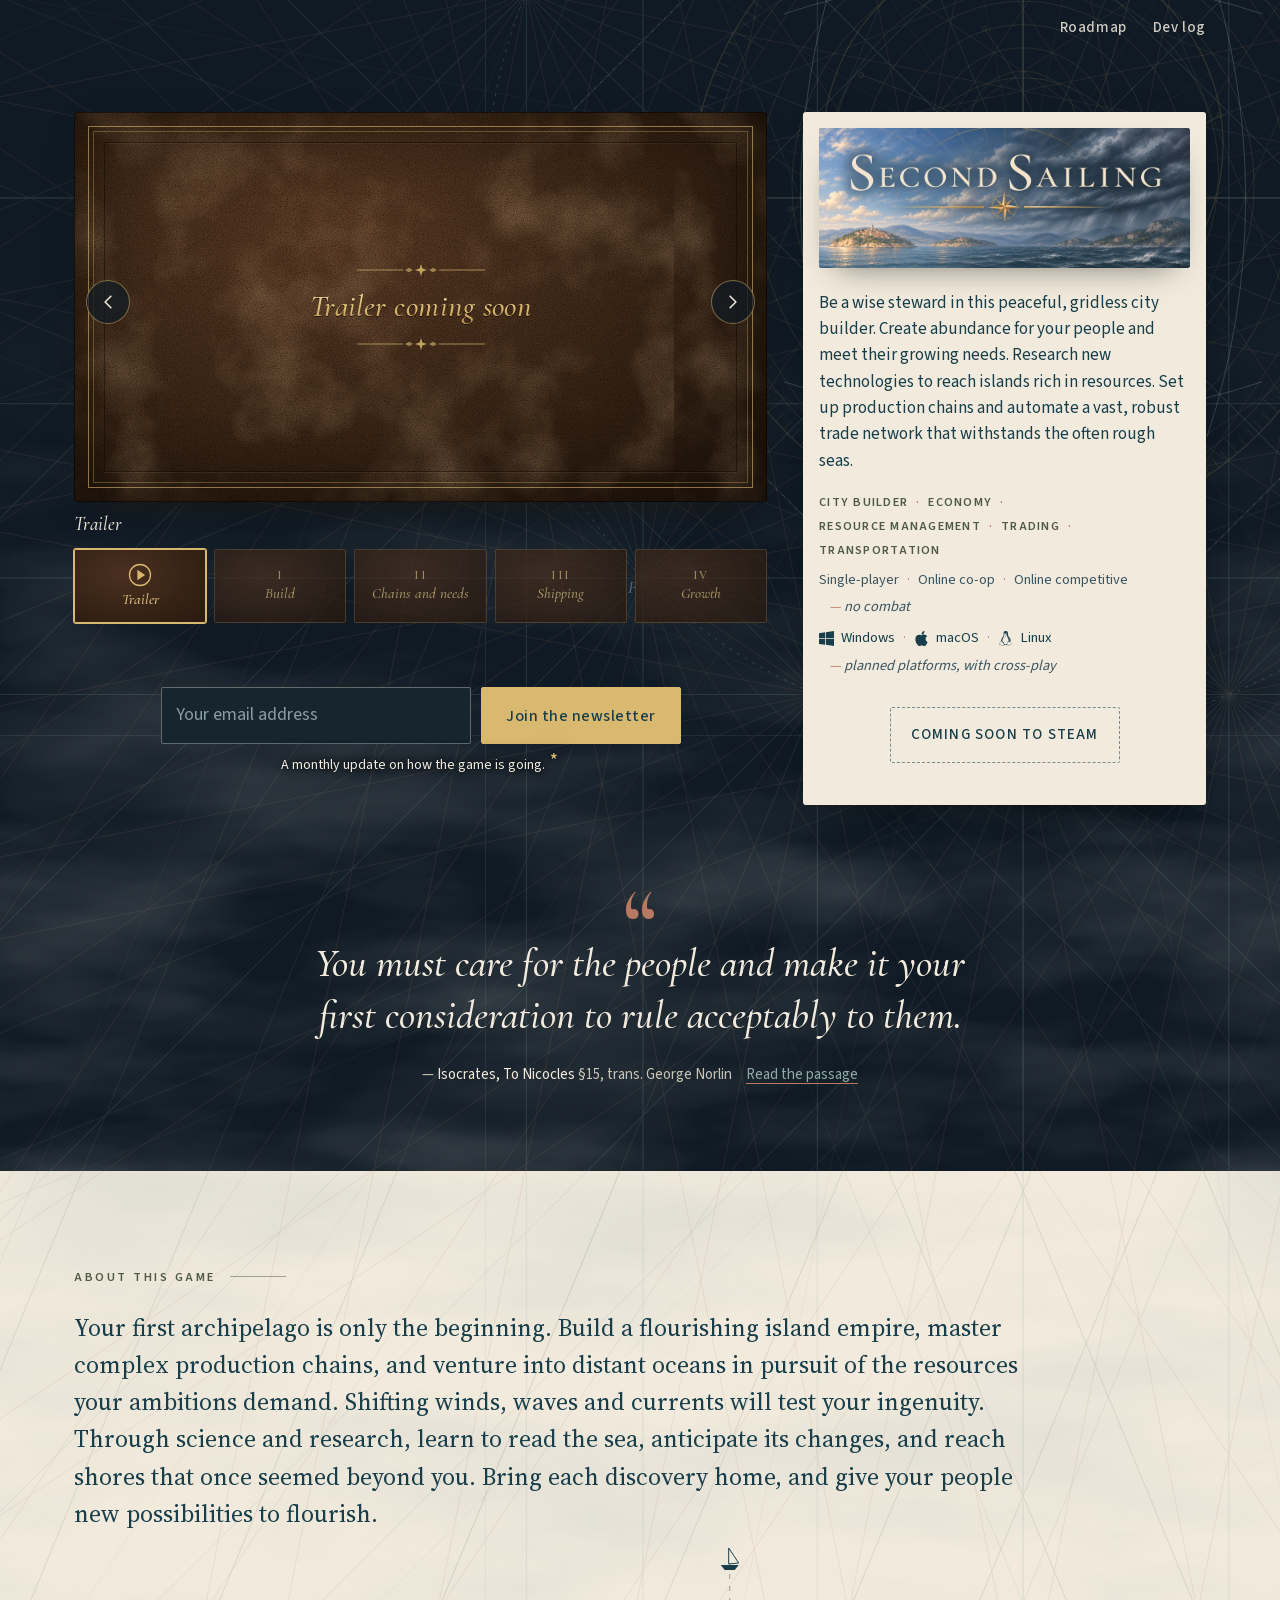
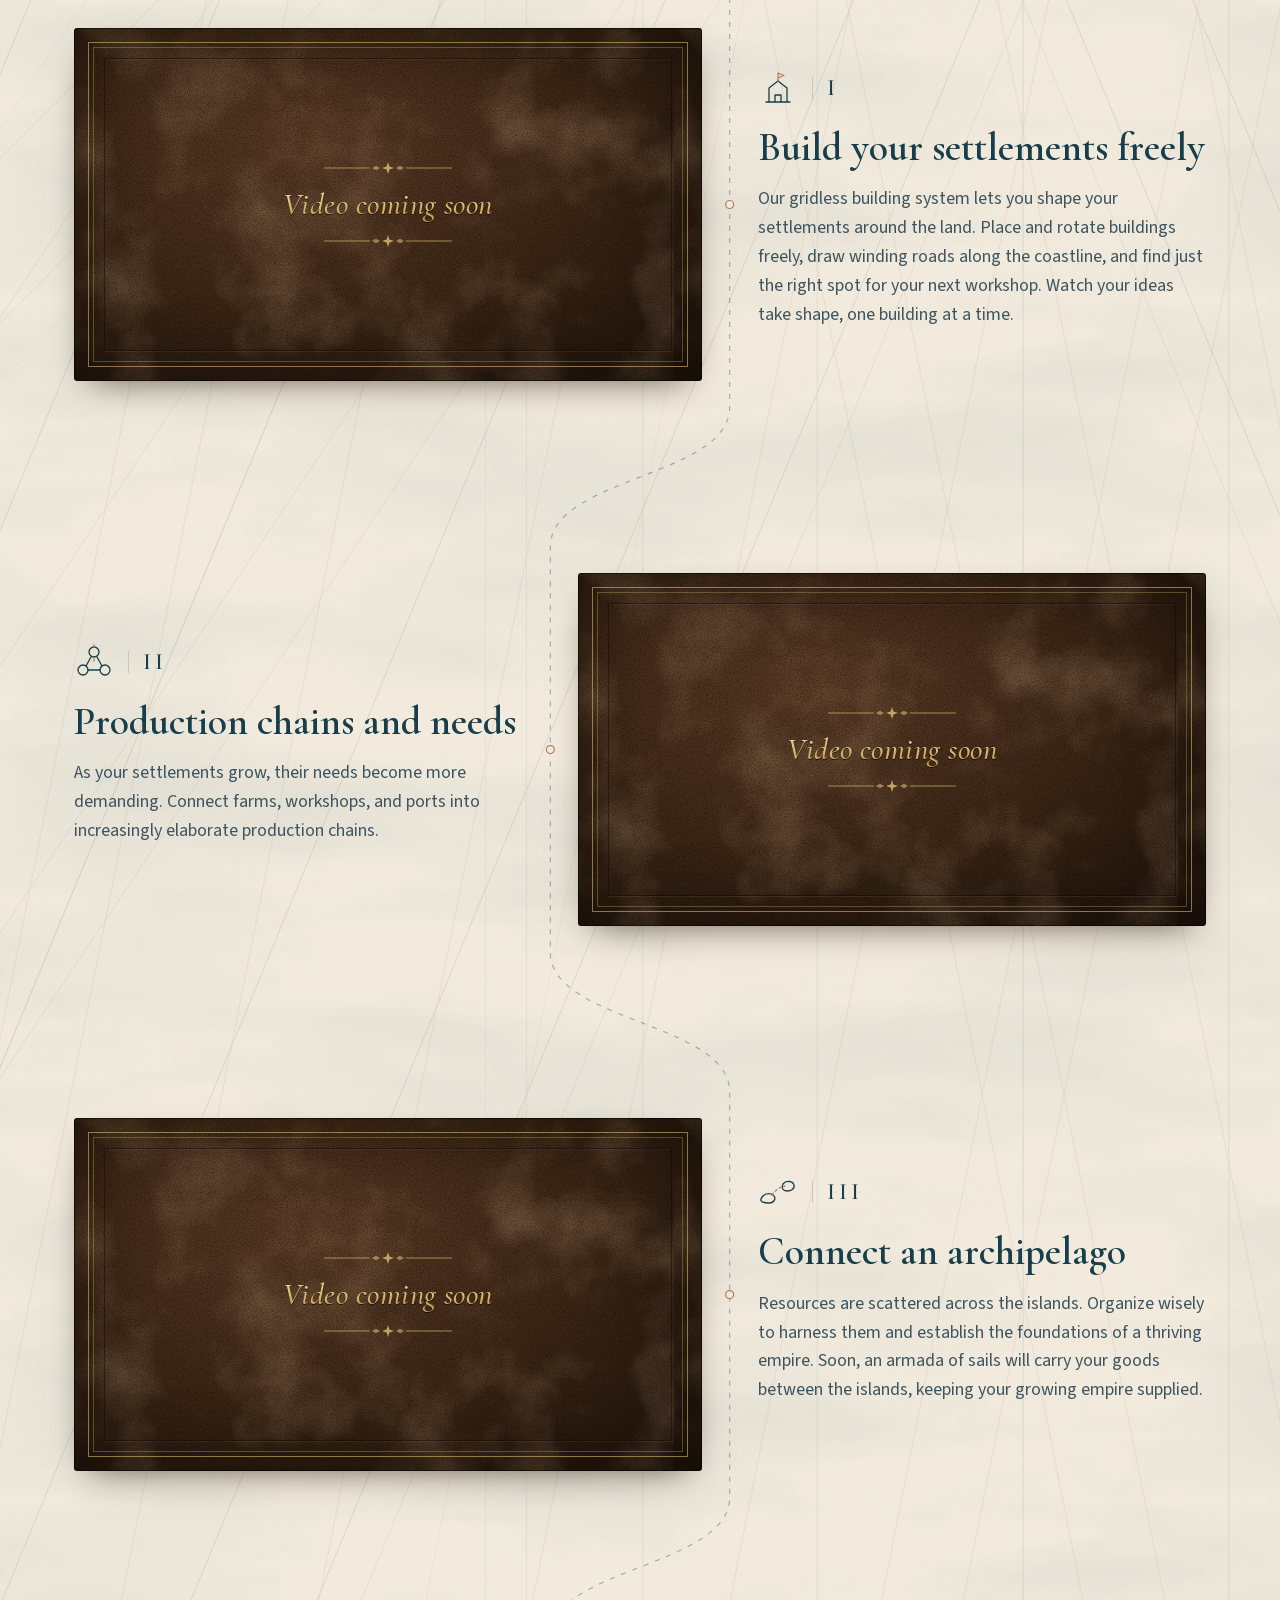
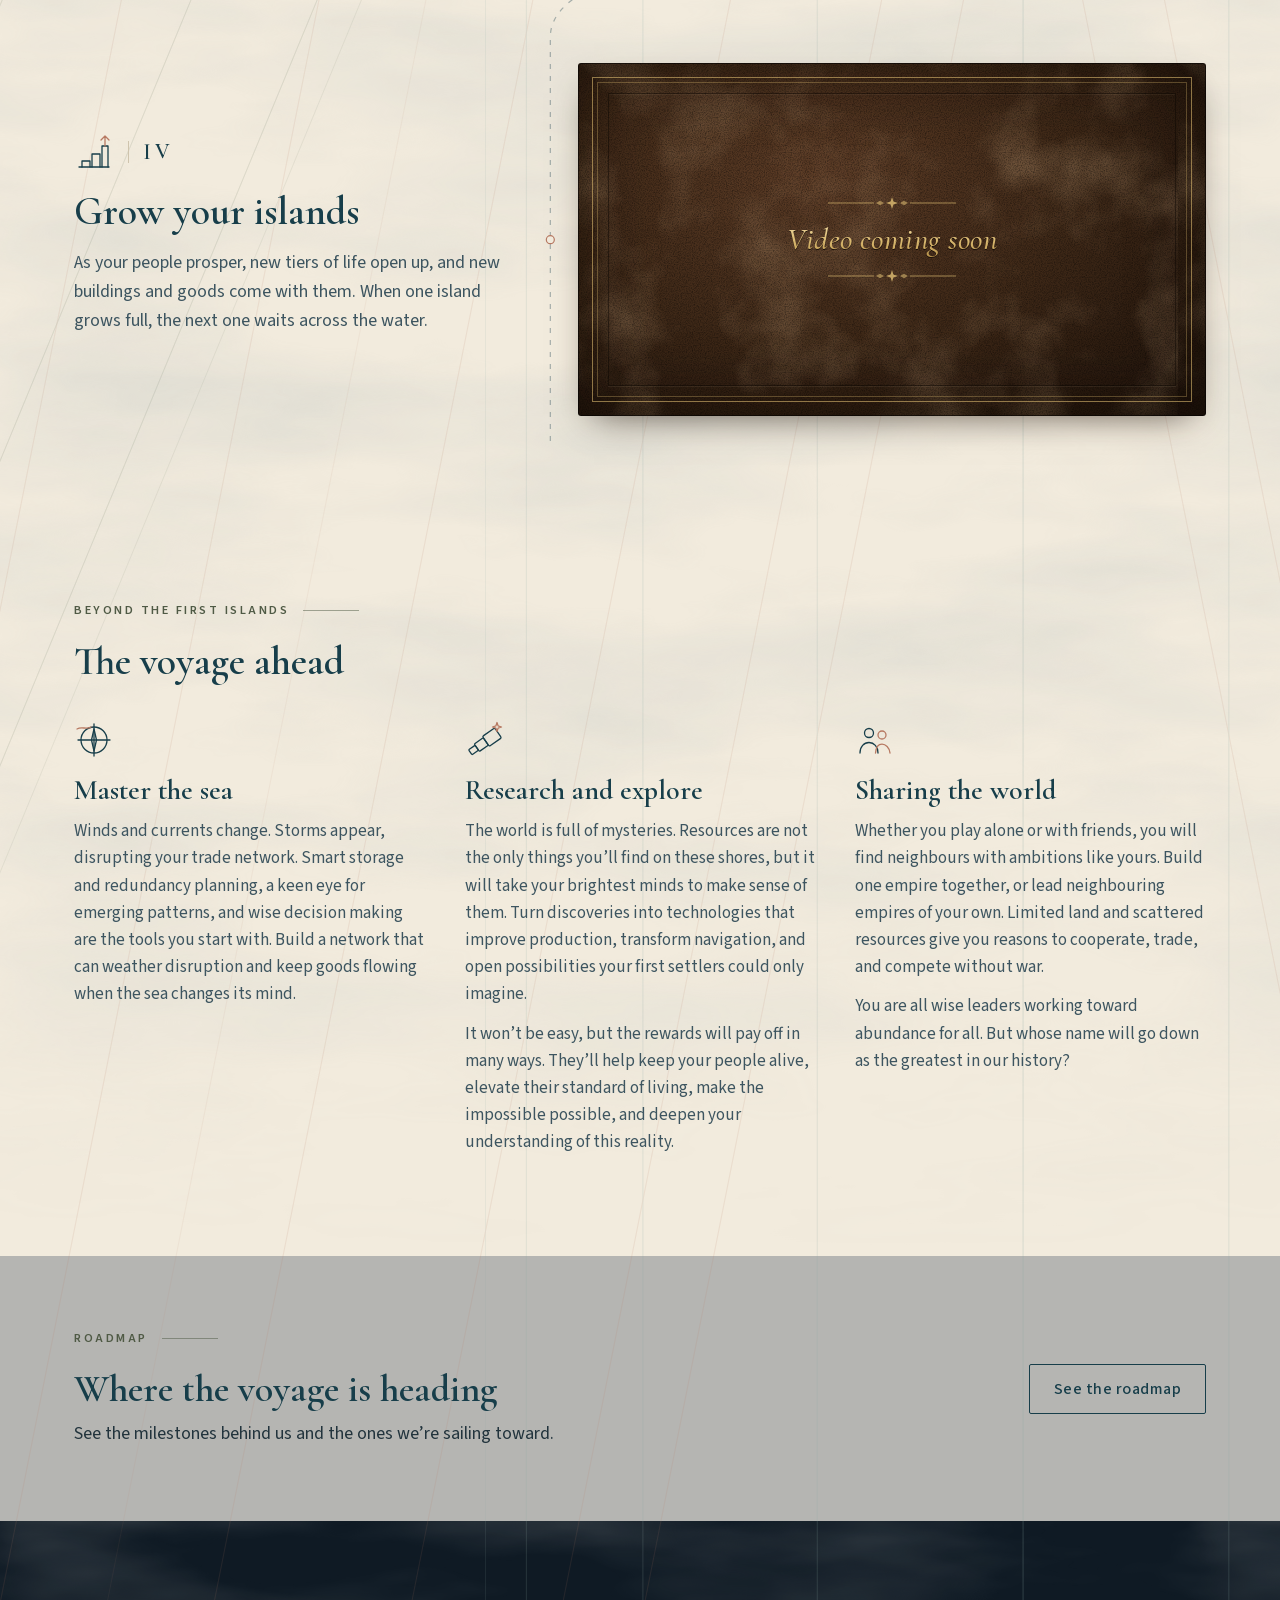
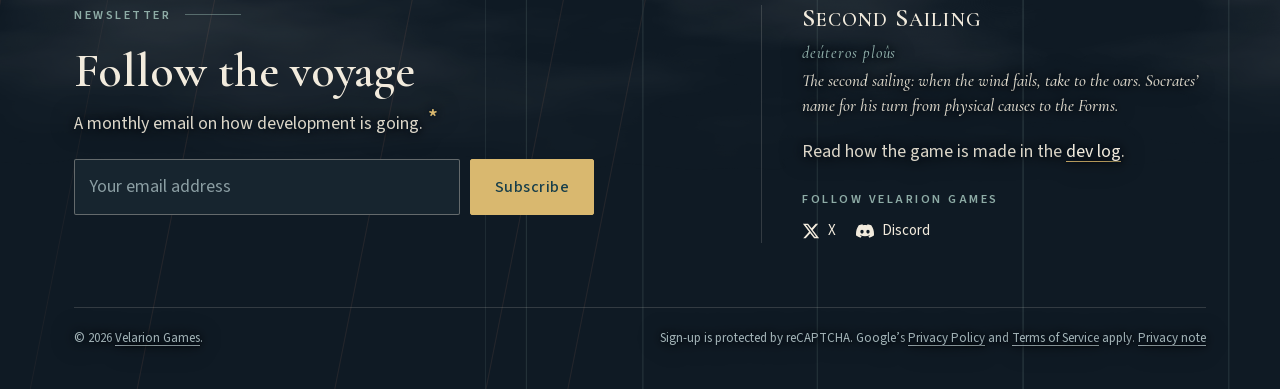
==== index.html @ 7f2569be "Put Beyond the first islands on the About this game ground and haze Co-Authored-By: Claude Opus 5.5 " ====
<!doctype html>
<html lang="en">
<head>
<meta charset="utf-8">
<meta name="viewport" content="width=device-width,initial-scale=1,viewport-fit=cover">
<title>Second Sailing · a peaceful island empire builder game</title>
<meta name="description" content="Be a wise steward in this peaceful, gridless city builder. Create abundance for your people and meet their growing needs. Research new technologies to reach islands rich in resources. Set up production chains and automate a vast, robust trade network that withstands the often rough seas.">
<!-- unlisted until the title is final: remove this line to let search engines index the site -->
<meta name="robots" content="noindex">
<meta name="theme-color" content="#0f1a24">
<link rel="canonical" href="https://secondsailinggame.com/">
<link rel="icon" href="assets/img/favicon.svg" type="image/svg+xml">
<link rel="icon" href="assets/img/favicon-32.png" sizes="32x32" type="image/png">
<link rel="apple-touch-icon" href="assets/img/apple-touch-icon.png">
<meta property="og:type" content="website">
<meta property="og:site_name" content="Second Sailing">
<meta property="og:url" content="https://secondsailinggame.com/">
<meta property="og:title" content="Second Sailing · a peaceful island empire builder game">
<meta property="og:description" content="Be a wise steward in this peaceful, gridless city builder. Create abundance for your people and meet their growing needs. Research new technologies to reach islands rich in resources. Set up production chains and automate a vast, robust trade network that withstands the often rough seas.">
<meta property="og:image" content="https://secondsailinggame.com/assets/img/og-card.png?v=2">
<meta property="og:image:width" content="1200">
<meta property="og:image:height" content="630">
<meta property="og:image:alt" content="Second Sailing, a peaceful island empire builder game, by Velarion Games">
<meta name="twitter:card" content="summary_large_image">
<meta name="twitter:site" content="@VelarionGames">
<meta name="twitter:title" content="Second Sailing · a peaceful island empire builder game">
<meta name="twitter:description" content="Be a wise steward in this peaceful, gridless city builder. Create abundance for your people and meet their growing needs. Research new technologies to reach islands rich in resources. Set up production chains and automate a vast, robust trade network that withstands the often rough seas.">
<meta name="twitter:image" content="https://secondsailinggame.com/assets/img/og-card.png?v=2">
<link rel="preload" href="assets/fonts/cormorant-garamond.woff2" as="font" type="font/woff2" crossorigin>
<link rel="preload" href="assets/fonts/source-sans-3.woff2" as="font" type="font/woff2" crossorigin>
<link rel="stylesheet" href="assets/css/site.css">
<link rel="stylesheet" href="assets/css/home.css">
<script src="assets/js/chart.js" defer></script>
<script src="assets/js/diag.js" defer></script>
<script src="assets/js/home.js" defer></script>
<script src="assets/js/newsletter.js" defer></script>
<!-- visitor stats: Umami, cookieless; see privacy.html -->
<script defer src="https://cloud.umami.is/script.js" data-website-id="c19581eb-c66b-4b30-b1ee-69ed02905c72" data-domains="secondsailinggame.com"></script>
</head>
<body>
<a class="skip" href="#about">Skip to content</a>

<header class="hero dark">
  <div class="mist" aria-hidden="true"><i class="a"></i><i class="b"></i></div>
  <div class="nav" id="nav"><div class="in">
    <a class="wordmark caps" href="#top" aria-label="Second Sailing, back to top">S<i>econd</i> S<i>ailing</i></a>
    <nav aria-label="Main"><a href="roadmap.html">Roadmap</a><a href="https://velarion.games/devlog/index.html" target="_blank" rel="noopener">Dev log</a></nav>
  </div></div>
  <!-- Steam's top area: trailer + screenshot carousel and the sign-up on the left; header capsule, short description and facts on the right; then the quote.
       Placeholders until the trailer, capsule art and the four loop screenshots exist. -->
  <div class="in store">
    <div class="side">
      <div class="capsule">
        <!-- placeholder small capsule (Steam 462x174) on trial in the header capsule slot; big one: capsule-placeholder.jpg -->
        <h1 id="top"><img src="assets/img/capsule-small-placeholder.jpg" width="924" height="348" alt="Second Sailing" fetchpriority="high"></h1>
      </div>
    <div class="summary">
      <p class="short">Be a wise steward in this peaceful, gridless city builder. Create abundance for your people and meet their growing needs. Research new technologies to reach islands rich in resources. Set up production chains and automate a vast, robust trade network that withstands the often rough seas.</p>
      <ul class="facts">
        <li class="tags" aria-label="Genres"><span>City Builder</span><span>Economy</span><span>Resource Management</span><span>Trading</span><span>Transportation</span></li>
        <li aria-label="Ways to play"><span>Single-player</span><span>Online co-op</span><span>Online competitive</span><em>no combat</em></li>
        <li class="platforms" aria-label="Planned platforms"><span><svg class="os" viewBox="0 0 24 24" aria-hidden="true"><path fill="currentColor" d="M0 3.449L9.75 2.1v9.451H0m10.949-9.602L24 0v11.4H10.949M0 12.6h9.75v9.451L0 20.699M10.949 12.6H24V24l-12.9-1.801"/></svg>Windows</span><span><svg class="os" viewBox="0 0 24 24" aria-hidden="true"><path fill="currentColor" d="M12.152 6.896c-.948 0-2.415-1.078-3.96-1.04-2.04.027-3.91 1.183-4.961 3.014-2.117 3.675-.546 9.103 1.519 12.09 1.013 1.454 2.208 3.09 3.792 3.039 1.52-.065 2.09-.987 3.935-.987 1.831 0 2.35.987 3.96.948 1.637-.026 2.676-1.48 3.676-2.948 1.156-1.688 1.636-3.325 1.662-3.415-.039-.013-3.182-1.221-3.22-4.857-.026-3.04 2.48-4.494 2.597-4.559-1.429-2.09-3.623-2.324-4.39-2.376-2-.156-3.675 1.09-4.61 1.09zM15.53 3.83c.843-1.012 1.4-2.427 1.245-3.83-1.207.052-2.662.805-3.532 1.818-.78.896-1.454 2.338-1.273 3.714 1.338.104 2.715-.688 3.559-1.701"/></svg>macOS</span><span><svg class="os" viewBox="0 0 24 24" aria-hidden="true"><path fill="currentColor" d="M12.504 0c-.155 0-.315.008-.48.021-4.226.333-3.105 4.807-3.17 6.298-.076 1.092-.3 1.953-1.05 3.02-.885 1.051-2.127 2.75-2.716 4.521-.278.832-.41 1.684-.287 2.489a.424.424 0 00-.11.135c-.26.268-.45.6-.663.839-.199.199-.485.267-.797.4-.313.136-.658.269-.864.68-.09.189-.136.394-.132.602 0 .199.027.4.055.536.058.399.116.728.04.97-.249.68-.28 1.145-.106 1.484.174.334.535.47.94.601.81.2 1.91.135 2.774.6.926.466 1.866.67 2.616.47.526-.116.97-.464 1.208-.946.587-.003 1.23-.269 2.26-.334.699-.058 1.574.267 2.577.2.025.134.063.198.114.333l.003.003c.391.778 1.113 1.132 1.884 1.071.771-.06 1.592-.536 2.257-1.306.631-.765 1.683-1.084 2.378-1.503.348-.199.629-.469.649-.853.023-.4-.2-.811-.714-1.376v-.097l-.003-.003c-.17-.2-.25-.535-.338-.926-.085-.401-.182-.786-.492-1.046h-.003c-.059-.054-.123-.067-.188-.135a.357.357 0 00-.19-.064c.431-1.278.264-2.55-.173-3.694-.533-1.41-1.465-2.638-2.175-3.483-.796-1.005-1.576-1.957-1.56-3.368.026-2.152.236-6.133-3.544-6.139zm.529 3.405h.013c.213 0 .396.062.584.198.19.135.33.332.438.533.105.259.158.459.166.724 0-.02.006-.04.006-.06v.105a.086.086 0 01-.004-.021l-.004-.024a1.807 1.807 0 01-.15.706.953.953 0 01-.213.335.71.71 0 00-.088-.042c-.104-.045-.198-.064-.284-.133a1.312 1.312 0 00-.22-.066c.05-.06.146-.133.183-.198.053-.128.082-.264.088-.402v-.02a1.21 1.21 0 00-.061-.4c-.045-.134-.101-.2-.183-.333-.084-.066-.167-.132-.267-.132h-.016c-.093 0-.176.03-.262.132a.8.8 0 00-.205.334 1.18 1.18 0 00-.09.4v.019c.002.089.008.179.02.267-.193-.067-.438-.135-.607-.202a1.635 1.635 0 01-.018-.2v-.02a1.772 1.772 0 01.15-.768c.082-.22.232-.406.43-.533a.985.985 0 01.594-.2zm-2.962.059h.036c.142 0 .27.048.399.135.146.129.264.288.344.465.09.199.14.4.153.667v.004c.007.134.006.2-.002.266v.08c-.03.007-.056.018-.083.024-.152.055-.274.135-.393.2.012-.09.013-.18.003-.267v-.015c-.012-.133-.04-.2-.082-.333a.613.613 0 00-.166-.267.248.248 0 00-.183-.064h-.021c-.071.006-.13.04-.186.132a.552.552 0 00-.12.27.944.944 0 00-.023.33v.015c.012.135.037.2.08.334.046.134.098.2.166.268.01.009.02.018.034.024-.07.057-.117.07-.176.136a.304.304 0 01-.131.068 2.62 2.62 0 01-.275-.402 1.772 1.772 0 01-.155-.667 1.759 1.759 0 01.08-.668 1.43 1.43 0 01.283-.535c.128-.133.26-.2.418-.2zm1.37 1.706c.332 0 .733.065 1.216.399.293.2.523.269 1.052.468h.003c.255.136.405.266.478.399v-.131a.571.571 0 01.016.47c-.123.31-.516.643-1.063.842v.002c-.268.135-.501.333-.775.465-.276.135-.588.292-1.012.267a1.139 1.139 0 01-.448-.067 3.566 3.566 0 01-.322-.198c-.195-.135-.363-.332-.612-.465v-.005h-.005c-.4-.246-.616-.512-.686-.71-.07-.268-.005-.47.193-.6.224-.135.38-.271.483-.336.104-.074.143-.102.176-.131h.002v-.003c.169-.202.436-.47.839-.601.139-.036.294-.065.466-.065zm2.8 2.142c.358 1.417 1.196 3.475 1.735 4.473.286.534.855 1.659 1.102 3.024.156-.005.33.018.513.064.646-1.671-.546-3.467-1.089-3.966-.22-.2-.232-.335-.123-.335.59.534 1.365 1.572 1.646 2.757.13.535.16 1.104.021 1.67.067.028.135.06.205.067 1.032.534 1.413.938 1.23 1.537v-.043c-.06-.003-.12 0-.18 0h-.016c.151-.467-.182-.825-1.065-1.224-.915-.4-1.646-.336-1.77.465-.008.043-.013.066-.018.135-.068.023-.139.053-.209.064-.43.268-.662.669-.793 1.187-.13.533-.17 1.156-.205 1.869v.003c-.02.334-.17.838-.319 1.35-1.5 1.072-3.58 1.538-5.348.334a2.645 2.645 0 00-.402-.533 1.45 1.45 0 00-.275-.333c.182 0 .338-.03.465-.067a.615.615 0 00.314-.334c.108-.267 0-.697-.345-1.163-.345-.467-.931-.995-1.788-1.521-.63-.4-.986-.87-1.15-1.396-.165-.534-.143-1.085-.015-1.645.245-1.07.873-2.11 1.274-2.763.107-.065.037.135-.408.974-.396.751-1.14 2.497-.122 3.854a8.123 8.123 0 01.647-2.876c.564-1.278 1.743-3.504 1.836-5.268.048.036.217.135.289.202.218.133.38.333.59.465.21.201.477.335.876.335.039.003.075.006.11.006.412 0 .73-.134.997-.268.29-.134.52-.334.74-.4h.005c.467-.135.835-.402 1.044-.7zm2.185 8.958c.037.6.343 1.245.882 1.377.588.134 1.434-.333 1.791-.765l.211-.01c.315-.007.577.01.847.268l.003.003c.208.199.305.53.391.876.085.4.154.78.409 1.066.486.527.645.906.636 1.14l.003-.007v.018l-.003-.012c-.015.262-.185.396-.498.595-.63.401-1.746.712-2.457 1.57-.618.737-1.37 1.14-2.036 1.191-.664.053-1.237-.2-1.574-.898l-.005-.003c-.21-.4-.12-1.025.056-1.69.176-.668.428-1.344.463-1.897.037-.714.076-1.335.195-1.814.12-.465.308-.797.641-.984l.045-.022zm-10.814.049h.01c.053 0 .105.005.157.014.376.055.706.333 1.023.752l.91 1.664.003.003c.243.533.754 1.064 1.189 1.637.434.598.77 1.131.729 1.57v.006c-.057.744-.48 1.148-1.125 1.294-.645.135-1.52.002-2.395-.464-.968-.536-2.118-.469-2.857-.602-.369-.066-.61-.2-.723-.4-.11-.2-.113-.602.123-1.23v-.004l.002-.003c.117-.334.03-.752-.027-1.118-.055-.401-.083-.71.043-.94.16-.334.396-.4.69-.533.294-.135.64-.202.915-.47h.002v-.002c.256-.268.445-.601.668-.838.19-.201.38-.336.663-.336zm7.159-9.074c-.435.201-.945.535-1.488.535-.542 0-.97-.267-1.28-.466-.154-.134-.28-.268-.373-.335-.164-.134-.144-.333-.074-.333.109.016.129.134.199.2.096.066.215.2.36.333.292.2.68.467 1.167.467.485 0 1.053-.267 1.398-.466.195-.135.445-.334.648-.467.156-.136.149-.267.279-.267.128.016.034.134-.147.332a8.097 8.097 0 01-.69.468zm-1.082-1.583V5.64c-.006-.02.013-.042.029-.05.074-.043.18-.027.26.004.063 0 .16.067.15.135-.006.049-.085.066-.135.066-.055 0-.092-.043-.141-.068-.052-.018-.146-.008-.163-.065zm-.551 0c-.02.058-.113.049-.166.066-.047.025-.086.068-.14.068-.05 0-.13-.02-.136-.068-.01-.066.088-.133.15-.133.08-.031.184-.047.259-.005.019.009.036.03.03.05v.02h.003z"/></svg>Linux</span><em>planned platforms, with cross-play</em></li>
      </ul>
    </div>
      <div class="steam">
        <p class="steam-soon">Coming soon to Steam</p>
      </div>
    </div>
    <div class="main-col">
    <div class="gallery" aria-roledescription="carousel" aria-label="Trailer and screenshots">
      <div class="stage">
        <figure class="slide trailer" id="shot-trailer" role="group" aria-roledescription="slide" aria-label="1 of 5: Trailer">
          <div class="tocome" role="img" aria-label="Trailer coming soon"><div class="plate"><svg class="orn" viewBox="0 0 132 14" aria-hidden="true"><path d="M2 7h46M84 7h46" stroke="currentColor" stroke-width=".8"/><path d="M50 7l4-2.2L58 7l-4 2.2zM74 7l4-2.2L82 7l-4 2.2z" fill="currentColor" opacity=".7"/><path d="M66 1l1.4 4.6L72 7l-4.6 1.4L66 13l-1.4-4.6L60 7l4.6-1.4z" fill="currentColor"/></svg><b>Trailer coming soon</b><svg class="orn" viewBox="0 0 132 14" aria-hidden="true"><path d="M2 7h46M84 7h46" stroke="currentColor" stroke-width=".8"/><path d="M50 7l4-2.2L58 7l-4 2.2zM74 7l4-2.2L82 7l-4 2.2z" fill="currentColor" opacity=".7"/><path d="M66 1l1.4 4.6L72 7l-4.6 1.4L66 13l-1.4-4.6L60 7l4.6-1.4z" fill="currentColor"/></svg></div></div>
          <figcaption>Trailer</figcaption>
        </figure>
        <figure class="slide" id="shot-2" role="group" aria-roledescription="slide" aria-label="2 of 5: Build your settlements freely" hidden>
          <div class="tocome" role="img" aria-label="Build your settlements freely: screenshot coming soon"><div class="plate"><svg class="orn" viewBox="0 0 132 14" aria-hidden="true"><path d="M2 7h46M84 7h46" stroke="currentColor" stroke-width=".8"/><path d="M50 7l4-2.2L58 7l-4 2.2zM74 7l4-2.2L82 7l-4 2.2z" fill="currentColor" opacity=".7"/><path d="M66 1l1.4 4.6L72 7l-4.6 1.4L66 13l-1.4-4.6L60 7l4.6-1.4z" fill="currentColor"/></svg><b>Screenshot coming soon</b><svg class="orn" viewBox="0 0 132 14" aria-hidden="true"><path d="M2 7h46M84 7h46" stroke="currentColor" stroke-width=".8"/><path d="M50 7l4-2.2L58 7l-4 2.2zM74 7l4-2.2L82 7l-4 2.2z" fill="currentColor" opacity=".7"/><path d="M66 1l1.4 4.6L72 7l-4.6 1.4L66 13l-1.4-4.6L60 7l4.6-1.4z" fill="currentColor"/></svg></div></div>
          <figcaption><span>I</span>Build your settlements freely</figcaption>
        </figure>
        <figure class="slide" id="shot-3" role="group" aria-roledescription="slide" aria-label="3 of 5: Production chains and needs" hidden>
          <div class="tocome" role="img" aria-label="Production chains and needs: screenshot coming soon"><div class="plate"><svg class="orn" viewBox="0 0 132 14" aria-hidden="true"><path d="M2 7h46M84 7h46" stroke="currentColor" stroke-width=".8"/><path d="M50 7l4-2.2L58 7l-4 2.2zM74 7l4-2.2L82 7l-4 2.2z" fill="currentColor" opacity=".7"/><path d="M66 1l1.4 4.6L72 7l-4.6 1.4L66 13l-1.4-4.6L60 7l4.6-1.4z" fill="currentColor"/></svg><b>Screenshot coming soon</b><svg class="orn" viewBox="0 0 132 14" aria-hidden="true"><path d="M2 7h46M84 7h46" stroke="currentColor" stroke-width=".8"/><path d="M50 7l4-2.2L58 7l-4 2.2zM74 7l4-2.2L82 7l-4 2.2z" fill="currentColor" opacity=".7"/><path d="M66 1l1.4 4.6L72 7l-4.6 1.4L66 13l-1.4-4.6L60 7l4.6-1.4z" fill="currentColor"/></svg></div></div>
          <figcaption><span>II</span>Production chains and needs</figcaption>
        </figure>
        <figure class="slide" id="shot-4" role="group" aria-roledescription="slide" aria-label="4 of 5: Connect an archipelago" hidden>
          <div class="tocome" role="img" aria-label="Connect an archipelago: screenshot coming soon"><div class="plate"><svg class="orn" viewBox="0 0 132 14" aria-hidden="true"><path d="M2 7h46M84 7h46" stroke="currentColor" stroke-width=".8"/><path d="M50 7l4-2.2L58 7l-4 2.2zM74 7l4-2.2L82 7l-4 2.2z" fill="currentColor" opacity=".7"/><path d="M66 1l1.4 4.6L72 7l-4.6 1.4L66 13l-1.4-4.6L60 7l4.6-1.4z" fill="currentColor"/></svg><b>Screenshot coming soon</b><svg class="orn" viewBox="0 0 132 14" aria-hidden="true"><path d="M2 7h46M84 7h46" stroke="currentColor" stroke-width=".8"/><path d="M50 7l4-2.2L58 7l-4 2.2zM74 7l4-2.2L82 7l-4 2.2z" fill="currentColor" opacity=".7"/><path d="M66 1l1.4 4.6L72 7l-4.6 1.4L66 13l-1.4-4.6L60 7l4.6-1.4z" fill="currentColor"/></svg></div></div>
          <figcaption><span>III</span>Connect an archipelago</figcaption>
        </figure>
        <figure class="slide" id="shot-5" role="group" aria-roledescription="slide" aria-label="5 of 5: Grow your islands" hidden>
          <div class="tocome" role="img" aria-label="Grow your islands: screenshot coming soon"><div class="plate"><svg class="orn" viewBox="0 0 132 14" aria-hidden="true"><path d="M2 7h46M84 7h46" stroke="currentColor" stroke-width=".8"/><path d="M50 7l4-2.2L58 7l-4 2.2zM74 7l4-2.2L82 7l-4 2.2z" fill="currentColor" opacity=".7"/><path d="M66 1l1.4 4.6L72 7l-4.6 1.4L66 13l-1.4-4.6L60 7l4.6-1.4z" fill="currentColor"/></svg><b>Screenshot coming soon</b><svg class="orn" viewBox="0 0 132 14" aria-hidden="true"><path d="M2 7h46M84 7h46" stroke="currentColor" stroke-width=".8"/><path d="M50 7l4-2.2L58 7l-4 2.2zM74 7l4-2.2L82 7l-4 2.2z" fill="currentColor" opacity=".7"/><path d="M66 1l1.4 4.6L72 7l-4.6 1.4L66 13l-1.4-4.6L60 7l4.6-1.4z" fill="currentColor"/></svg></div></div>
          <figcaption><span>IV</span>Grow your islands</figcaption>
        </figure>
        <button type="button" class="nudge back" aria-label="Previous slide"><svg viewBox="0 0 24 24" aria-hidden="true"><path d="M15.5 5l-7 7 7 7"/></svg></button>
        <button type="button" class="nudge fwd" aria-label="Next slide"><svg viewBox="0 0 24 24" aria-hidden="true"><path d="M8.5 5l7 7-7 7"/></svg></button>
      </div>
      <div class="thumbs">
        <button type="button" class="thumb play" aria-controls="shot-trailer" aria-label="Show slide 1: Trailer" aria-current="true"><svg viewBox="0 0 24 24" aria-hidden="true"><circle cx="12" cy="12" r="10.5"/><path d="M10 8l6 4-6 4z"/></svg><span>Trailer</span></button>
        <button type="button" class="thumb" aria-controls="shot-2" aria-label="Show slide 2: Build your settlements freely"><span class="num">I</span><span>Build</span></button>
        <button type="button" class="thumb" aria-controls="shot-3" aria-label="Show slide 3: Production chains and needs"><span class="num">II</span><span>Chains and needs</span></button>
        <button type="button" class="thumb" aria-controls="shot-4" aria-label="Show slide 4: Connect an archipelago"><span class="num">III</span><span>Shipping</span></button>
        <button type="button" class="thumb" aria-controls="shot-5" aria-label="Show slide 5: Grow your islands"><span class="num">IV</span><span>Growth</span></button>
      </div>
    </div>
    </div>
    <div class="cta">
      <form class="signup" id="hero-nl" aria-describedby="hero-nl-msg">
        <label class="vh" for="hero-email">Email address</label>
        <input id="hero-email" name="email" type="email" autocomplete="email" placeholder="Your email address" required>
        <button class="btn" type="submit">Join the newsletter</button>
      </form>
      <small class="signup-msg" id="hero-nl-msg" role="status">A monthly update on how the game is going.<a class="star" href="privacy.html" aria-label="Privacy note">*</a></small>
    </div>
  </div>
  <div class="in quote">
    <figure>
      <blockquote cite="http://www.perseus.tufts.edu/hopper/text?doc=Perseus:text:1999.01.0144:speech=2:section=15"><p>You must care for the people and make it your first consideration to rule acceptably to them.</p></blockquote>
      <figcaption><span>— <cite>Isocrates, To Nicocles</cite> §15, trans. George Norlin</span><a href="http://www.perseus.tufts.edu/hopper/text?doc=Perseus:text:1999.01.0144:speech=2:section=15" target="_blank" rel="noopener">Read the passage</a></figcaption>
    </figure>
  </div>
</header>

<main>
<div id="game">
<!-- About this game: one ground and one haze layer from the opening through the loop sections and "Beyond the first islands" -->
<div class="mist haze" aria-hidden="true"><i class="a"></i><i class="b"></i></div>
<section class="intro" id="about" tabindex="-1" aria-labelledby="about-h">
  <div class="in">
    <h2 class="label" id="about-h">About this game</h2>
    <!-- extended short description goes here once the short description is settled; today's intro paragraph until then -->
    <p class="lede">Your first archipelago is only the beginning. Build a flourishing island empire, master complex production chains, and venture into distant oceans in pursuit of the resources your ambitions demand. Shifting winds, waves and currents will test your ingenuity. Through science and research, learn to read the sea, anticipate its changes, and reach shores that once seemed beyond you. Bring each discovery home, and give your people new possibilities to flourish.</p>
  </div>
</section>
  <section class="feature" id="build" aria-labelledby="build-h">
    <div class="in"><article class="row">
      <div class="media"><div class="tocome" role="img" aria-label="Build your settlements freely: video coming soon"><div class="plate"><svg class="orn" viewBox="0 0 132 14" aria-hidden="true"><path d="M2 7h46M84 7h46" stroke="currentColor" stroke-width=".8"/><path d="M50 7l4-2.2L58 7l-4 2.2zM74 7l4-2.2L82 7l-4 2.2z" fill="currentColor" opacity=".7"/><path d="M66 1l1.4 4.6L72 7l-4.6 1.4L66 13l-1.4-4.6L60 7l4.6-1.4z" fill="currentColor"/></svg><b>Video coming soon</b><svg class="orn" viewBox="0 0 132 14" aria-hidden="true"><path d="M2 7h46M84 7h46" stroke="currentColor" stroke-width=".8"/><path d="M50 7l4-2.2L58 7l-4 2.2zM74 7l4-2.2L82 7l-4 2.2z" fill="currentColor" opacity=".7"/><path d="M66 1l1.4 4.6L72 7l-4.6 1.4L66 13l-1.4-4.6L60 7l4.6-1.4z" fill="currentColor"/></svg></div></div></div>
      <div class="txt">
        <div class="chap"><svg viewBox="0 0 40 40" aria-hidden="true"><path d="M8 34h24M11 34V20l9-7 9 7v14"/><path d="M17 34v-7h6v7"/><path class="acc" d="M20 13V5l6 2.5-6 2.5"/></svg><span>I</span></div>
        <h2 id="build-h">Build your settlements freely</h2>
          <p>Our gridless building system lets you shape your settlements around the land. Place and rotate buildings freely, draw winding roads along the coastline, and find just the right spot for your next workshop. Watch your ideas take shape, one building at a time.</p>
      </div>
    </article></div>
  </section>
  <section class="feature" id="chains" aria-labelledby="chains-h">
    <div class="in"><article class="row flip">
      <div class="media"><div class="tocome" role="img" aria-label="Production chains and needs: video coming soon"><div class="plate"><svg class="orn" viewBox="0 0 132 14" aria-hidden="true"><path d="M2 7h46M84 7h46" stroke="currentColor" stroke-width=".8"/><path d="M50 7l4-2.2L58 7l-4 2.2zM74 7l4-2.2L82 7l-4 2.2z" fill="currentColor" opacity=".7"/><path d="M66 1l1.4 4.6L72 7l-4.6 1.4L66 13l-1.4-4.6L60 7l4.6-1.4z" fill="currentColor"/></svg><b>Video coming soon</b><svg class="orn" viewBox="0 0 132 14" aria-hidden="true"><path d="M2 7h46M84 7h46" stroke="currentColor" stroke-width=".8"/><path d="M50 7l4-2.2L58 7l-4 2.2zM74 7l4-2.2L82 7l-4 2.2z" fill="currentColor" opacity=".7"/><path d="M66 1l1.4 4.6L72 7l-4.6 1.4L66 13l-1.4-4.6L60 7l4.6-1.4z" fill="currentColor"/></svg></div></div></div>
      <div class="txt">
        <div class="chap"><svg viewBox="0 0 40 40" aria-hidden="true"><circle cx="9" cy="28" r="5"/><circle cx="31" cy="28" r="5"/><circle cx="20" cy="10" r="5"/><path d="M12 24l5-9M28 24l-5-9M14 28h12"/><path class="acc" d="M20 5v-2M20 17v2"/></svg><span>II</span></div>
        <h2 id="chains-h">Production chains and needs</h2>
          <p>As your settlements grow, their needs become more demanding. Connect farms, workshops, and ports into increasingly elaborate production chains.</p>
      </div>
    </article></div>
  </section>
  <section class="feature" id="connect" aria-labelledby="connect-h">
    <div class="in"><article class="row">
      <div class="media"><div class="tocome" role="img" aria-label="Connect an archipelago: video coming soon"><div class="plate"><svg class="orn" viewBox="0 0 132 14" aria-hidden="true"><path d="M2 7h46M84 7h46" stroke="currentColor" stroke-width=".8"/><path d="M50 7l4-2.2L58 7l-4 2.2zM74 7l4-2.2L82 7l-4 2.2z" fill="currentColor" opacity=".7"/><path d="M66 1l1.4 4.6L72 7l-4.6 1.4L66 13l-1.4-4.6L60 7l4.6-1.4z" fill="currentColor"/></svg><b>Video coming soon</b><svg class="orn" viewBox="0 0 132 14" aria-hidden="true"><path d="M2 7h46M84 7h46" stroke="currentColor" stroke-width=".8"/><path d="M50 7l4-2.2L58 7l-4 2.2zM74 7l4-2.2L82 7l-4 2.2z" fill="currentColor" opacity=".7"/><path d="M66 1l1.4 4.6L72 7l-4.6 1.4L66 13l-1.4-4.6L60 7l4.6-1.4z" fill="currentColor"/></svg></div></div></div>
      <div class="txt">
        <div class="chap"><svg viewBox="0 0 40 40" aria-hidden="true"><path d="M3 27c2-5 8-7 12-4s1 8-4 8-9-1-8-4z"/><path d="M25 12c3-4 10-3 11 1s-3 6-7 6-6-3-4-7z"/><path class="acc" d="M14 23c4-6 8-8 13-9" stroke-dasharray="2 3"/></svg><span>III</span></div>
        <h2 id="connect-h">Connect an archipelago</h2>
          <p>Resources are scattered across the islands. Organize wisely to harness them and establish the foundations of a thriving empire. Soon, an armada of sails will carry your goods between the islands, keeping your growing empire supplied.</p>
      </div>
    </article></div>
  </section>
  <section class="feature" id="growth" aria-labelledby="growth-h">
    <div class="in"><article class="row flip">
      <div class="media"><div class="tocome" role="img" aria-label="Grow your islands: video coming soon"><div class="plate"><svg class="orn" viewBox="0 0 132 14" aria-hidden="true"><path d="M2 7h46M84 7h46" stroke="currentColor" stroke-width=".8"/><path d="M50 7l4-2.2L58 7l-4 2.2zM74 7l4-2.2L82 7l-4 2.2z" fill="currentColor" opacity=".7"/><path d="M66 1l1.4 4.6L72 7l-4.6 1.4L66 13l-1.4-4.6L60 7l4.6-1.4z" fill="currentColor"/></svg><b>Video coming soon</b><svg class="orn" viewBox="0 0 132 14" aria-hidden="true"><path d="M2 7h46M84 7h46" stroke="currentColor" stroke-width=".8"/><path d="M50 7l4-2.2L58 7l-4 2.2zM74 7l4-2.2L82 7l-4 2.2z" fill="currentColor" opacity=".7"/><path d="M66 1l1.4 4.6L72 7l-4.6 1.4L66 13l-1.4-4.6L60 7l4.6-1.4z" fill="currentColor"/></svg></div></div></div>
      <div class="txt">
        <div class="chap"><svg viewBox="0 0 40 40" aria-hidden="true"><path d="M5 35h30"/><path d="M8 35v-6h8v6M18 35V22h8v13M28 35V14h6v21"/><path class="acc" d="M31 14V4M31 4l-4 4M31 4l4 4"/></svg><span>IV</span></div>
        <h2 id="growth-h">Grow your islands</h2>
          <!-- DRAFT copy (suggestion, not Daniel's words): replace once growth is defined -->
          <p class="draft">As your people prosper, new tiers of life open up, and new buildings and goods come with them. When one island grows full, the next one waits across the water.</p>
      </div>
    </article></div>
  </section>
<section class="horizon" id="horizon" aria-labelledby="horizon-h">
  <div class="in">
    <div class="label">Beyond the first islands</div>
    <h2 id="horizon-h">The voyage ahead</h2>
    <div class="cards">
      <article class="card" id="sea" aria-labelledby="sea-h">
        <div class="chap"><svg viewBox="0 0 40 40" aria-hidden="true"><circle cx="20" cy="20" r="13"/><path d="M20 4v32M4 20h32"/><path d="M20 9l2.5 11L20 31l-2.5-11z"/><path class="acc" d="M3 9c5-3 9 1 14-2"/></svg></div>
        <h3 id="sea-h">Master the sea</h3>
        <p>Winds and currents change. Storms appear, disrupting your trade network. Smart storage and redundancy planning, a keen eye for emerging patterns, and wise decision making are the tools you start with. Build a network that can weather disruption and keep goods flowing when the sea changes its mind.</p>
      </article>
      <article class="card" id="research" aria-labelledby="research-h">
        <div class="chap"><svg viewBox="0 0 40 40" aria-hidden="true"><g transform="rotate(-35 20 22)"><rect x="2" y="19" width="8" height="6" rx="1"/><rect x="10" y="17.5" width="11" height="9" rx="1"/><rect x="21" y="16" width="15" height="12" rx="1.5"/></g><path class="acc" d="M32 2.5l1.1 3.4 3.4 1.1-3.4 1.1-1.1 3.4-1.1-3.4-3.4-1.1 3.4-1.1z"/></svg></div>
        <h3 id="research-h">Research and explore</h3>
        <p>The world is full of mysteries. Resources are not the only things you’ll find on these shores, but it will take your brightest minds to make sense of them. Turn discoveries into technologies that improve production, transform navigation, and open possibilities your first settlers could only imagine.</p>
<p>It won’t be easy, but the rewards will pay off in many ways. They’ll help keep your people alive, elevate their standard of living, make the impossible possible, and deepen your understanding of this reality.</p>
      </article>
      <article class="card" id="together" aria-labelledby="together-h">
        <div class="chap"><svg viewBox="0 0 40 40" aria-hidden="true"><circle cx="14" cy="13" r="4.5"/><path d="M5 33c0-6.5 4-10.5 9-10.5s9 4 9 10.5"/><circle class="acc" cx="27" cy="15" r="4"/><path class="acc" d="M20.5 33c.5-5.5 3-8.8 6.5-8.8s7.5 3.3 8 8.8"/></svg></div>
        <h3 id="together-h">Sharing the world</h3>
        <p>Whether you play alone or with friends, you will find neighbours with ambitions like yours. Build one empire together, or lead neighbouring empires of your own. Limited land and scattered resources give you reasons to cooperate, trade, and compete without war.</p>
<p>You are all wise leaders working toward abundance for all. But whose name will go down as the greatest in our history?</p>
      </article>
    </div>
  </div>
</section>
</div>


<section class="band next-sec" aria-labelledby="roadmap-h">
  <div class="in"><div class="next">
    <div>
      <div class="label">Roadmap</div>
      <h2 id="roadmap-h">Where the voyage is heading</h2>
      <p>See the milestones behind us and the ones we’re sailing toward.</p>
    </div>
    <a class="btn" href="roadmap.html">See the roadmap</a>
  </div></div>
</section>
</main>

<footer class="foot dark" id="newsletter">
  <div class="mist" aria-hidden="true"><i class="a"></i><i class="b"></i></div>
  <div class="in">
    <div class="cols">
      <div>
        <div class="label">Newsletter</div>
        <h2>Follow the voyage</h2>
        <p>A monthly email on how development is going.<a class="star" href="privacy.html" aria-label="Privacy note">*</a></p>
        <form class="signup" id="nl" aria-describedby="nl-msg">
          <label class="vh" for="nl-email">Email address</label>
          <input id="nl-email" name="email" type="email" autocomplete="email" placeholder="Your email address" required>
          <button class="btn" type="submit">Subscribe</button>
        </form>
        <small class="signup-msg" id="nl-msg" role="status"></small>
      </div>
      <div class="studio" id="devlog">
        <div class="wm caps">S<i>econd</i> S<i>ailing</i></div>
        <p class="gloss"><b lang="grc-Latn">deúteros ploûs</b>The second sailing: when the wind fails, take to the oars. Socrates’ name for his turn from physical causes to the Forms.</p>
        <p>Read how the game is made in the <a href="https://velarion.games/devlog/index.html" target="_blank" rel="noopener">dev log</a>.</p>
        <div class="social">
          <span>Follow Velarion Games</span>
          <a href="https://x.com/VelarionGames" target="_blank" rel="noopener" aria-label="Velarion Games on X"><svg viewBox="0 0 24 24" aria-hidden="true"><path fill="currentColor" d="M18.244 2.25h3.308l-7.227 8.26 8.502 11.24H16.17l-5.214-6.817L4.99 21.75H1.68l7.73-8.835L1.254 2.25H8.08l4.713 6.231zm-1.161 17.52h1.833L7.084 4.126H5.117z"/></svg>X</a>
          <a href="https://discord.gg/VWsafFcXDW" target="_blank" rel="noopener" aria-label="Velarion Games on Discord"><svg viewBox="0 0 126.644 96" aria-hidden="true"><path fill="currentColor" d="M81.15,0c-1.2376,2.1973-2.3489,4.4704-3.3591,6.794-9.5975-1.4396-19.3718-1.4396-28.9945,0-.985-2.3236-2.1216-4.5967-3.3591-6.794-9.0166,1.5407-17.8059,4.2431-26.1405,8.0568C2.779,32.5304-1.6914,56.3725.5312,79.8863c9.6732,7.1476,20.5083,12.603,32.0505,16.0884,2.6014-3.4854,4.8998-7.1981,6.8698-11.0623-3.738-1.3891-7.3497-3.1318-10.8098-5.1523.9092-.6567,1.7932-1.3386,2.6519-1.9953,20.281,9.547,43.7696,9.547,64.0758,0,.8587.7072,1.7427,1.3891,2.6519,1.9953-3.4601,2.0457-7.0718,3.7632-10.835,5.1776,1.97,3.8642,4.2683,7.5769,6.8698,11.0623,11.5419-3.4854,22.3769-8.9156,32.0509-16.0631,2.626-27.2771-4.496-50.9172-18.817-71.8548C98.9811,4.2684,90.1918,1.5659,81.1752.0505l-.0252-.0505ZM42.2802,65.4144c-6.2383,0-11.4159-5.6575-11.4159-12.6535s4.9755-12.6788,11.3907-12.6788,11.5169,5.708,11.4159,12.6788c-.101,6.9708-5.026,12.6535-11.3907,12.6535ZM84.3576,65.4144c-6.2637,0-11.3907-5.6575-11.3907-12.6535s4.9755-12.6788,11.3907-12.6788,11.4917,5.708,11.3906,12.6788c-.101,6.9708-5.026,12.6535-11.3906,12.6535Z"/></svg>Discord</a>
        </div>
      </div>
    </div>
    <div class="legal">
      <span>© 2026 <a href="https://velarion.games/" target="_blank" rel="noopener">Velarion Games</a>.</span>
      <span>Sign-up is protected by reCAPTCHA. Google’s <a href="https://policies.google.com/privacy" target="_blank" rel="noopener">Privacy Policy</a> and <a href="https://policies.google.com/terms" target="_blank" rel="noopener">Terms of Service</a> apply. <a href="privacy.html">Privacy note</a></span>
    </div>
  </div>
</footer>
</body>
</html>
---- assets/css/site.css ----
/* Shared chrome for every page: tokens, type, nav, buttons, labels, newsletter,
   footer, rhumb lines, chart marks, sea mist, cursor and scrollbar.
   Palette: GDD Art Style "sea, stone and first light". */

@font-face{font-family:"Cormorant Garamond";font-style:normal;font-weight:500 600;font-display:swap;src:url("../fonts/cormorant-garamond.woff2") format("woff2")}
@font-face{font-family:"Cormorant Garamond";font-style:italic;font-weight:500;font-display:swap;src:url("../fonts/cormorant-garamond-italic.woff2") format("woff2")}
@font-face{font-family:"Source Sans 3";font-style:normal;font-weight:400 600;font-display:swap;src:url("../fonts/source-sans-3.woff2") format("woff2")}
@font-face{font-family:"Source Serif 4";font-style:normal;font-weight:400;font-display:swap;src:url("../fonts/source-serif-4.woff2") format("woff2")}

:root{
  --adriatic:#173E4A;   /* sea, ink on light */
  --ground:#0f1a24;     /* dark grounds: near-black deep-sea blue (trial 2026-11-11) */
  --limestone:#D8CDB7;  /* warm structural neutral */
  --linen:#F2EBDD;      /* light surfaces, lettering over the sea */
  --olive:#69765C;      /* quiet life: rules and marks */
  --mist:#8EACA6;       /* bridge between blue and light */
  --clay:#B77962;       /* warmth */
  --light:#D9B86F;      /* first light, used sparingly */
  /* derived */
  --adriatic-deep:#17252f; --linen-mute:#c9c4b6; --ink-2:#3d5560; --rule-light:#cfc4ad; --rule-dark:rgba(242,235,221,.16);
  /* text tints that keep WCAG AA (4.5:1) for small text */
  --olive-ink:#4f5a45;  /* olive text on linen and limestone */
  --clay-ink:#7a4433;   /* clay text on linen and limestone */
  --quiet:#a3b3b6;      /* quiet text on the sea */
  --f-title:"Cormorant Garamond","Cormorant",Garamond,"Times New Roman",serif;
  --f-body:"Source Sans 3","Segoe UI",system-ui,sans-serif;
  --f-read:"Source Serif 4","Source Serif Pro",Georgia,serif;
  color-scheme:light;
}
*{box-sizing:border-box}
html{scroll-behavior:smooth;scroll-padding-top:calc(64px + env(safe-area-inset-top,0px))}
body{margin:0;background:var(--linen);color:var(--adriatic);font-family:var(--f-body);font-size:18px;line-height:1.6;-webkit-font-smoothing:antialiased;overflow-x:clip}
body::before{content:"";position:fixed;inset:0 0 auto;height:env(safe-area-inset-top,0px);z-index:11;background:var(--ground)}
img,video{max-width:100%;display:block}
.in{max-width:1180px;margin:0 auto;padding-left:max(24px,env(safe-area-inset-left,0px));padding-right:max(24px,env(safe-area-inset-right,0px))}
.dark{background:var(--ground);color:var(--linen)}
.caps{text-transform:uppercase}
.caps i{font-style:normal;font-size:.76em}
a{color:inherit}
.vh{position:absolute!important;width:1px;height:1px;padding:0;margin:-1px;overflow:hidden;clip:rect(0 0 0 0);white-space:nowrap;border:0}

/* focus: first light on the sea, Deep Adriatic on the light grounds */
a:focus-visible,button:focus-visible,input:focus-visible{outline:2px solid var(--adriatic);outline-offset:3px}
.dark a:focus-visible,.dark button:focus-visible,.dark input:focus-visible,.nav a:focus-visible{outline-color:var(--light)}
.skip{position:fixed;left:16px;top:-60px;z-index:20;padding:10px 16px;background:var(--linen);color:var(--adriatic);font-weight:600;text-decoration:none;border-radius:2px}
.skip:focus{top:calc(12px + env(safe-area-inset-top,0px))}

/* header */
.nav{position:fixed;inset:0 0 auto 0;z-index:10;padding-top:env(safe-area-inset-top,0px);color:var(--linen);border-bottom:1px solid transparent;transition:background .3s,border-color .3s}
.nav.solid{background:var(--ground);border-bottom-color:var(--rule-dark)}
.nav .in{display:flex;justify-content:space-between;align-items:center;gap:16px;padding-block:16px}
.wordmark{font:600 24px/1 var(--f-title);letter-spacing:.04em;text-decoration:none;white-space:nowrap}
.nav nav{display:flex;gap:26px;font-size:15px;font-weight:500;letter-spacing:.04em}
.nav nav a{text-decoration:none;opacity:.85;white-space:nowrap}
.nav nav a:hover,.nav nav a:focus-visible,.nav nav a[aria-current]{opacity:1;text-decoration:underline;text-underline-offset:5px;text-decoration-color:var(--light)}
@media (max-width:520px){.wordmark{font-size:20px}.nav nav{gap:16px;font-size:14px}}

/* buttons */
.btn{display:inline-flex;align-items:center;gap:10px;padding:13px 24px;font:500 16px var(--f-body);letter-spacing:.03em;text-decoration:none;border-radius:2px;cursor:pointer;border:1px solid;transition:background .2s,color .2s}
.btn[disabled]{opacity:.6;cursor:progress}

.label{display:flex;align-items:center;gap:14px;font-size:12.5px;letter-spacing:.2em;text-transform:uppercase;font-weight:600;color:var(--olive-ink);margin-bottom:20px}
.label::after{content:"";height:1px;width:56px;background:currentColor;opacity:.5}
.dark .label{color:var(--mist)}

/* newsletter forms (hero and footer) */
.signup{display:flex;gap:10px;flex-wrap:wrap;max-width:520px;margin:0}
.signup input{flex:1 1 220px;min-width:0;padding:13px 14px;border:1px solid rgba(242,235,221,.35);background:var(--adriatic-deep);color:var(--linen);font:inherit;border-radius:2px}
.signup input::placeholder{color:#8a9da2}
.signup input:focus{outline:2px solid var(--light);outline-offset:1px}
.signup .btn{background:var(--light);color:var(--adriatic);border-color:var(--light)}
.signup .btn:hover{background:#e5c886}
.signup-msg{display:block;margin-top:10px;color:var(--linen-mute);font-size:14px}
.signup-msg:empty{display:none}
.signup-msg.ok{color:var(--linen);font-size:16px}
.signup-msg.err{color:#f0c9b9}
/* the asterisk after the newsletter line leads to the privacy note */
.star{display:inline-block;margin-left:2px;padding:0 3px;color:var(--light);font-weight:600;text-decoration:none;position:relative;top:-.2em;font-size:1.25em;line-height:1}
.star:hover{color:var(--linen)}
.signup.done{display:none}
/* the EmailOctopus form that does the sending; kept off screen, see newsletter.js */
.eo-bridge{position:absolute;left:-10000px;top:auto;width:400px;height:auto;overflow:hidden}

/* footer */
.foot{position:relative;padding-block:84px 40px}
.foot>.in{position:relative;z-index:2}
.foot .cols{display:grid;grid-template-columns:minmax(0,7fr) minmax(0,5fr);gap:64px}
.foot h2{font:600 clamp(34px,4vw,48px)/1.1 var(--f-title);margin:0 0 12px}
.foot p{margin:0 0 20px;max-width:32em;color:#dcd6c8}
.studio{border-left:1px solid var(--rule-dark);padding-left:40px}
.studio .wm{font:600 26px/1 var(--f-title);letter-spacing:.04em;margin-bottom:14px}
.studio a{color:var(--linen);text-decoration-color:var(--light);text-underline-offset:4px}
.gloss{font:500 italic 17px/1.45 var(--f-title);color:var(--linen-mute);margin:0 0 4px}
.gloss b{font:500 italic 16px/1 var(--f-title);letter-spacing:.06em;color:var(--mist);display:block;margin-bottom:8px}
.social{display:flex;flex-wrap:wrap;align-items:center;gap:10px 20px;margin-top:22px;font-size:15px;color:var(--linen-mute)}
.social span{flex-basis:100%;font-size:12.5px;letter-spacing:.2em;text-transform:uppercase;font-weight:600;color:var(--mist)}
.social a{display:inline-flex;align-items:center;gap:8px;color:var(--linen);text-decoration:none}
.social a:hover{text-decoration:underline;text-decoration-color:var(--light);text-underline-offset:4px}
.social svg{width:18px;height:18px}
.legal{display:flex;justify-content:space-between;flex-wrap:wrap;gap:10px 24px;margin-top:64px;padding-top:20px;border-top:1px solid var(--rule-dark);font-size:13px;color:var(--quiet)}
.legal a{color:var(--quiet);text-underline-offset:3px}
.legal a:hover{color:var(--linen)}
@media (max-width:780px){
  .foot .cols{grid-template-columns:1fr;gap:28px}
  .studio{border-left:0;padding-left:0;border-top:1px solid var(--rule-dark);padding-top:28px}
}

/* rhumb lines: one portolan-style web behind the whole page, scrolls with it.
   Sits above section grounds (z 1) and below section content (z 2). */
.rhumbs{position:absolute;top:0;left:0;width:100%;z-index:1;pointer-events:none;overflow:hidden;opacity:.2}
.rhumbs line{stroke-width:1;vector-effect:non-scaling-stroke;fill:none}
.rhumbs .wm{stroke:var(--mist);stroke-opacity:.6}   /* main winds */
.rhumbs .wh{stroke:var(--olive);stroke-opacity:.5}  /* half winds */
.rhumbs .wq{stroke:var(--clay);stroke-opacity:.38}  /* quarter winds */
.rhumbs circle{fill:var(--mist);fill-opacity:.7}
.rhumbs.draw line{stroke-dasharray:1;stroke-dashoffset:1;animation:rh-draw 2.4s cubic-bezier(.2,.6,.3,1) forwards}
.rhumbs.draw .wh{animation-delay:.25s}
.rhumbs.draw .wq{animation-delay:.5s}
@keyframes rh-draw{to{stroke-dashoffset:0}}

/* chart marks: a slow astrolabe behind the title, and Euclid-style construction
   marks on the rhumb roses. Own layer so the rhumb opacity stays the single knob. */
.marks{position:absolute;top:0;left:0;width:100%;z-index:1;pointer-events:none;overflow:hidden}
.marks .astro *{fill:none;stroke:var(--light);vector-effect:non-scaling-stroke}
.marks .astro{opacity:.16}
.marks .astro .fine{stroke-width:.75}
.marks .astro .bold{stroke-width:1.25}
.marks .rete{animation:astro-turn 480s steps(7200) infinite}  /* 15 steps a second: no repaint every frame */
@keyframes astro-turn{to{transform:rotate(360deg)}}
.marks .geo{fill:none;stroke:var(--mist);stroke-width:1;vector-effect:non-scaling-stroke;opacity:.28}
.marks .geo.dash{stroke-dasharray:3 6}
.marks text{font:500 italic 17px var(--f-title);fill:var(--mist);opacity:.5}

/* sea mist: tileable fractal-noise banks that drift sideways, low over the water.
   Each bank is wider than the screen by one tile and slides one tile, so the loop is seamless. */
/* --fog: one knob for how strong the mist is everywhere (1 = original) */
:root{--fog:.5}
.mist{position:absolute;inset:0;z-index:1;pointer-events:none;overflow:hidden;opacity:var(--fog)}
.mist i{position:absolute;top:0;bottom:0;left:0;width:calc(100% + 1200px);background-repeat:repeat;will-change:transform}
.mist .a{background-image:url("data:image/svg+xml,%3Csvg xmlns='http://www.w3.org/2000/svg' width='1200' height='600'%3E%3Cfilter id='f' x='0' y='0' width='100%25' height='100%25'%3E%3CfeTurbulence type='fractalNoise' baseFrequency='0.0025 0.009' numOctaves='4' seed='3' stitchTiles='stitch'/%3E%3CfeColorMatrix values='0 0 0 0 .95 0 0 0 0 .92 0 0 0 0 .87 1.9 0 0 0 -0.78'/%3E%3C/filter%3E%3Crect width='100%25' height='100%25' filter='url(%23f)'/%3E%3C/svg%3E");opacity:.5;animation:mist-drift 140s linear infinite}
.mist .b{background-image:url("data:image/svg+xml,%3Csvg xmlns='http://www.w3.org/2000/svg' width='1200' height='600'%3E%3Cfilter id='f' x='0' y='0' width='100%25' height='100%25'%3E%3CfeTurbulence type='fractalNoise' baseFrequency='0.004 0.014' numOctaves='4' seed='11' stitchTiles='stitch'/%3E%3CfeColorMatrix values='0 0 0 0 .95 0 0 0 0 .92 0 0 0 0 .87 1.7 0 0 0 -0.72'/%3E%3C/filter%3E%3Crect width='100%25' height='100%25' filter='url(%23f)'/%3E%3C/svg%3E");opacity:.35;animation:mist-drift 90s linear infinite reverse}
@keyframes mist-drift{to{transform:translateX(-1200px)}}
.foot>.mist{-webkit-mask-image:linear-gradient(to bottom,#000 0%,transparent 55%);mask-image:linear-gradient(to bottom,#000 0%,transparent 55%)}
.foot>.mist .a{opacity:.35}.foot>.mist .b{opacity:.22}
/* haze on the light grounds: the same drifting banks in a cool blue-gray */
.mist.haze .a{background-image:url("data:image/svg+xml,%3Csvg xmlns='http://www.w3.org/2000/svg' width='1200' height='600'%3E%3Cfilter id='f' x='0' y='0' width='100%25' height='100%25'%3E%3CfeTurbulence type='fractalNoise' baseFrequency='0.0025 0.009' numOctaves='4' seed='5' stitchTiles='stitch'/%3E%3CfeColorMatrix values='0 0 0 0 0.27 0 0 0 0 0.36 0 0 0 0 0.4 1.9 0 0 0 -0.8'/%3E%3C/filter%3E%3Crect width='100%25' height='100%25' filter='url(%23f)'/%3E%3C/svg%3E");opacity:.36}
.mist.haze .b{background-image:url("data:image/svg+xml,%3Csvg xmlns='http://www.w3.org/2000/svg' width='1200' height='600'%3E%3Cfilter id='f' x='0' y='0' width='100%25' height='100%25'%3E%3CfeTurbulence type='fractalNoise' baseFrequency='0.004 0.014' numOctaves='4' seed='13' stitchTiles='stitch'/%3E%3CfeColorMatrix values='0 0 0 0 0.27 0 0 0 0 0.36 0 0 0 0 0.4 1.7 0 0 0 -0.74'/%3E%3C/filter%3E%3Crect width='100%25' height='100%25' filter='url(%23f)'/%3E%3C/svg%3E");opacity:.26}

/* cursor: a compass needle (tip is the hotspot); over links and buttons it becomes a small wind rose */
html{cursor:url("data:image/svg+xml,%3Csvg xmlns='http://www.w3.org/2000/svg' width='32' height='32' viewBox='0 0 32 32'%3E%3Cpath d='M3 3L15.5 8.5L8.5 15.5Z' fill='none' stroke='%23F2EBDD' stroke-opacity='.7' stroke-width='3' stroke-linejoin='round'/%3E%3Cpath d='M15.5 8.5L23 23L8.5 15.5Z' fill='none' stroke='%23F2EBDD' stroke-opacity='.7' stroke-width='3' stroke-linejoin='round'/%3E%3Cpath d='M3 3L15.5 8.5L8.5 15.5Z' fill='%23B77962' stroke='%23173E4A' stroke-width='1.2' stroke-linejoin='round'/%3E%3Cpath d='M15.5 8.5L23 23L8.5 15.5Z' fill='%23F2EBDD' stroke='%23173E4A' stroke-width='1.2' stroke-linejoin='round'/%3E%3Ccircle cx='12' cy='12' r='2' fill='%23D9B86F' stroke='%23173E4A' stroke-width='1'/%3E%3C/svg%3E") 3 3,auto}
a,button,.btn,summary,label[for]{cursor:url("data:image/svg+xml,%3Csvg xmlns='http://www.w3.org/2000/svg' width='32' height='32' viewBox='0 0 32 32'%3E%3Cpath d='M16.0 3.0 L18.0 11.2 L22.0 10.0 L20.8 14.0 L29.0 16.0 L20.8 18.0 L22.0 22.0 L18.0 20.8 L16.0 29.0 L14.0 20.8 L10.0 22.0 L11.2 18.0 L3.0 16.0 L11.2 14.0 L10.0 10.0 L14.0 11.2Z' fill='none' stroke='%23F2EBDD' stroke-opacity='.7' stroke-width='3' stroke-linejoin='round'/%3E%3Cpath d='M16.0 3.0 L18.0 11.2 L22.0 10.0 L20.8 14.0 L29.0 16.0 L20.8 18.0 L22.0 22.0 L18.0 20.8 L16.0 29.0 L14.0 20.8 L10.0 22.0 L11.2 18.0 L3.0 16.0 L11.2 14.0 L10.0 10.0 L14.0 11.2Z' fill='%23D9B86F' stroke='%23173E4A' stroke-width='1.2' stroke-linejoin='round'/%3E%3Ccircle cx='16' cy='16' r='2.4' fill='%23F2EBDD' stroke='%23173E4A' stroke-width='1'/%3E%3C/svg%3E") 16 16,pointer}
input,textarea{cursor:text}

/* scrollbar: a Deep Adriatic track ticked like a chart's scale bar, with a First light thumb.
   WebKit/Blink use the pseudo-elements; Firefox (no ::-webkit-scrollbar) gets the standard colours. */
::-webkit-scrollbar{width:13px;height:13px}
::-webkit-scrollbar-track{background:var(--adriatic-deep) repeating-linear-gradient(to bottom,transparent 0 47px,rgba(242,235,221,.22) 47px 48px,transparent 48px 96px,rgba(217,184,111,.35) 96px 97px);border-left:1px solid rgba(242,235,221,.12)}
::-webkit-scrollbar-thumb{background:linear-gradient(to right,#e7cf96,var(--light) 45%,#b8975a);border:3px solid var(--adriatic-deep);border-radius:7px;min-height:48px}
::-webkit-scrollbar-thumb:hover{background:linear-gradient(to right,#f3e2b6,#e5c886 45%,#c9a868)}
::-webkit-scrollbar-thumb:active{background:var(--linen)}
::-webkit-scrollbar-corner{background:var(--adriatic-deep)}
@supports not selector(::-webkit-scrollbar){html{scrollbar-color:var(--light) var(--adriatic-deep);scrollbar-width:auto}}

/* phones and tablets: the mist holds still. Drifting banks under a fade mask make the
   browser redraw every bank offscreen on every frame, which mobile GPUs can't keep up with;
   still banks are drawn once. */
@media (max-width:780px),(pointer:coarse){
  .mist .a,.mist .b,.hero .chart-mist i{animation:none;will-change:auto}
  /* the same tiles pre-rendered to images (img/mist/, rendered from the SVGs above), so phones
     don't compute the noise filter as each section scrolls in */
  .mist .a{background-image:url("../img/mist/mist-a.webp");background-size:1200px 600px}
  .mist .b{background-image:url("../img/mist/mist-b.webp");background-size:1200px 600px}
  .mist.haze .a{background-image:url("../img/mist/haze-a.webp")}
  .mist.haze .b{background-image:url("../img/mist/haze-b.webp")}
}

/* reduced motion: no drift, no drawing, no turning, no smooth scroll */
@media (prefers-reduced-motion:reduce){
  *{transition:none!important}
  html{scroll-behavior:auto}
  .mist i{animation:none}
  .rhumbs.draw line{animation:none;stroke-dashoffset:0}
  .marks .rete{animation:none}
}

/* small text over the drifting mist: a soft halo of sea keeps it at WCAG AA
   wherever a bright bank passes behind it */
.halo,.dark .signup-msg,.legal,.foot p{text-shadow:0 0 2px var(--ground),0 0 6px var(--ground),0 0 14px var(--ground),0 0 24px rgba(15,26,36,.85)}
---- assets/css/home.css ----
/* Landing page, in the Steam page's order: Deep Adriatic store top (carousel, capsule, short
   description), the quote, About this game on Sail linen with four loop sections alternating
   Sail linen / Limestone, the features list on Deep Adriatic, the planned-features band, the
   roadmap band, then the Deep Adriatic footer with the newsletter and socials. Shared chrome lives in site.css. */

.nav .wordmark{opacity:0;visibility:hidden;transform:translateY(4px);transition:opacity .3s,transform .3s,visibility .3s}
.nav.solid .wordmark{opacity:1;visibility:visible;transform:none}

/* hero = Steam's top area: carousel left; header capsule, short description and facts right.
   On phones: capsule, carousel, then the text, like Steam's mobile page. */
.hero{position:relative}
.hero>.in{width:100%;padding-block:112px 64px;position:relative;z-index:2}
.store{display:grid;grid-template-columns:minmax(0,1.72fr) minmax(0,1fr);grid-template-areas:"main side" "cta side";gap:36px;align-items:start;padding-bottom:0!important}
.side{grid-area:side;display:grid;gap:22px}.main-col{grid-area:main;display:grid;gap:30px;min-width:0}
/* sign-up under the carousel, one column */
.cta{grid-area:cta;display:grid;justify-items:center;text-align:center}
.cta .signup{width:100%;max-width:520px;justify-content:center}
.steam{grid-area:steam;display:flex;justify-content:center}
.hero .steam .steam-soon{margin:0;min-height:56px}
/* the quote closes the top section */
.hero>.in.quote{padding-block:88px 84px}
.hero>.mist{-webkit-mask-image:linear-gradient(to top,#000 0%,#000 22%,transparent 80%);mask-image:linear-gradient(to top,#000 0%,#000 22%,transparent 80%)}

/* header capsule (Steam 460x215): placeholder art for now; the tagline sits under it */
.capsule{position:relative;aspect-ratio:924/348;overflow:hidden;border-radius:3px;box-shadow:inset 0 0 0 1px rgba(217,184,111,.45),0 14px 34px -18px rgba(0,0,0,.6);background:var(--adriatic-deep)}
.capsule h1{margin:0;height:100%}
.capsule img{width:100%;height:100%;object-fit:cover}
.motto{display:flex;align-items:center;gap:12px;margin-top:-8px}
.motto::before{content:"";flex:0 0 40px;height:2px;background:var(--light)}
.motto em{font:500 italic clamp(18px,1.6vw,22px)/1.2 var(--f-title);color:var(--linen)}

/* screenshot carousel: one big slide, four thumbnails (the four loop shots) */
.gallery{display:grid;gap:12px;min-width:0}
.stage{position:relative}
.slide{margin:0}
.slide[hidden]{display:none}
.slide figcaption{min-height:1.3em;display:flex;align-items:baseline;gap:12px;margin-top:10px;font:500 italic 19px/1.3 var(--f-title);color:var(--linen)}
.slide figcaption span{font:600 14px/1 var(--f-title);font-style:normal;letter-spacing:.18em;color:var(--light)}
.nudge{position:absolute;top:calc(50% - 22px);transform:translateY(-50%);width:44px;height:44px;display:grid;place-items:center;border:1px solid rgba(217,184,111,.5);border-radius:50%;background:rgba(15,26,36,.7);color:var(--linen);padding:0;z-index:2}
.nudge svg{width:20px;height:20px;fill:none;stroke:currentColor;stroke-width:1.8;stroke-linecap:round;stroke-linejoin:round}
.nudge:hover{background:var(--adriatic-deep);border-color:var(--light)}
.nudge.back{left:12px}.nudge.fwd{right:12px}
.thumbs{display:grid;grid-template-columns:repeat(5,minmax(0,1fr));gap:8px}
.thumb.play svg{width:24px;height:24px;fill:none;stroke:var(--light);stroke-width:1.3}
.thumb.play svg path{fill:var(--light)}
.thumb{aspect-ratio:16/9;display:flex;flex-direction:column;align-items:center;justify-content:center;gap:4px;padding:6px;border-radius:2px;border:1px solid rgba(217,184,111,.28);
  background:radial-gradient(ellipse 80% 90% at 38% 32%,#4a3020 0%,#2b1b10 100%);color:#e2c47e;font:500 italic 15px/1.15 var(--f-title);text-align:center;opacity:.7;transition:opacity .2s,border-color .2s}
.thumb .num{font:600 12px/1 var(--f-title);font-style:normal;letter-spacing:.18em;color:var(--light)}
.thumb:hover{opacity:.95}
.thumb[aria-current]{opacity:1;border-color:var(--light);box-shadow:0 0 0 1px var(--light)}
@media (max-width:600px){.thumb span:not(.num){display:none}.thumb .num{font-size:15px}}

/* short description and facts under the capsule */
.summary .short{margin:0 0 18px;font-size:17px;line-height:1.55}
.facts{list-style:none;margin:0 0 24px;padding:0;display:grid;gap:8px;font-size:14.5px;color:var(--linen-mute)}
.facts li{display:flex;flex-wrap:wrap;align-items:center;gap:4px 0}
.facts li>span{white-space:nowrap}
.facts li>span:not(:last-of-type)::after{content:"·";color:var(--light);margin:0 8px}
.facts .tags{font-size:12.5px;font-weight:600;letter-spacing:.1em;text-transform:uppercase;color:var(--mist)}
.facts .platforms span{display:inline-flex;align-items:center;gap:7px;color:var(--linen)}
.facts em{font-style:italic;margin-left:10px}
.facts em::before{content:"— ";color:var(--light)}
.facts .os{width:15px;height:15px;flex:0 0 auto}
.facts .platforms span:not(:last-of-type)::after{margin:0 8px 0 1px}

@media (max-width:1000px){
  .store{grid-template-columns:1fr;grid-template-areas:none;gap:24px}
  .side,.main-col{display:contents}
  .capsule{order:1}.gallery{order:2}.summary{order:3}.cta{order:4}.steam{order:5}
  .cta,.steam{grid-area:auto}
  .hero>.in.quote{padding-block:64px 64px}
  .capsule{max-width:560px}
  .capsule{order:1}.motto{order:1;margin-top:-12px}
}

/* about this game: the extended description over the first loop section */
.intro{position:relative;padding-block:96px 0}
.intro>.in{position:relative;z-index:2}
.intro h2.label{margin:0 0 22px}
.lede{font:400 clamp(21px,1.9vw,24px)/1.55 var(--f-read);font-optical-sizing:auto;margin:0;max-width:40em;text-wrap:pretty}
.intro>.mist{-webkit-mask-image:linear-gradient(to bottom,#000 0%,transparent 45%);mask-image:linear-gradient(to bottom,#000 0%,transparent 45%)}
.intro>.mist .a{opacity:.3}.intro>.mist .b{opacity:.2}

/* quote: classical epigraph between the intro and the first feature */
.quote{position:relative;padding-block:64px 72px}
.quote>.in{position:relative;z-index:2}
.quote>.mist .a{opacity:.3}.quote>.mist .b{opacity:.2}
.quote figure{margin:0 auto;max-width:40em;display:grid;gap:22px;justify-items:center;text-align:center}
.quote blockquote{margin:0;position:relative;padding-top:44px}
.quote blockquote::before{content:"\201C";position:absolute;top:-18px;left:50%;transform:translateX(-50%);font:600 96px/1 var(--f-title);color:var(--clay)}
.quote blockquote p{margin:0;font:500 italic clamp(28px,3.2vw,40px)/1.3 var(--f-title);text-wrap:balance}
.quote figcaption{font-size:15px;color:var(--linen-mute);display:flex;flex-wrap:wrap;justify-content:center;gap:4px 14px}
.quote figcaption cite{font-style:normal;color:var(--linen)}
.quote figcaption a{color:var(--mist);text-underline-offset:4px;text-decoration-color:var(--clay)}

/* four loop sections, alternating Sail linen and Limestone */
.feature{position:relative;padding-block:96px}
.feature>.in{position:relative;z-index:2}
.feature>.mist,.quote>.mist{-webkit-mask-image:linear-gradient(to bottom,#000 0%,transparent 38%,transparent 62%,#000 100%);mask-image:linear-gradient(to bottom,#000 0%,transparent 38%,transparent 62%,#000 100%)}
.row{display:grid;grid-template-columns:minmax(0,7fr) minmax(0,5fr);gap:56px;align-items:center}
.row.flip{grid-template-columns:minmax(0,5fr) minmax(0,7fr)}
.row.flip .media{order:2}
.row .media{min-width:0;display:grid;gap:10px}
.row .txt{min-width:0}
.row h2{font:600 clamp(30px,3.1vw,42px)/1.1 var(--f-title);margin:0 0 16px;text-wrap:balance}
.row p{margin:0 0 12px;max-width:34em;color:var(--ink-2)}
.band{background:var(--band,#B5B5B2)}  /* trial: neutral mid grey instead of Limestone */
.band .row p{color:#22343d}

/* chapter starters: carved numeral and a line icon above each feature heading */
.chap{display:flex;align-items:center;gap:14px;margin-bottom:18px;color:var(--adriatic)}
.chap svg{width:40px;height:40px;fill:none;stroke:currentColor;stroke-width:1.3;stroke-linecap:round;stroke-linejoin:round}
.chap svg .acc{stroke:var(--clay)}
.chap span{font:600 22px/1 var(--f-title);letter-spacing:.18em;padding-left:14px;border-left:1px solid var(--rule-light)}
.band .chap span{border-left-color:#919190}

/* coming-soon plates: dark tooled leather with a gilt double rule and a blind-tooled inner line */
.tocome{position:relative;aspect-ratio:16/9;max-width:100%;display:grid;place-items:center;text-align:center;padding:40px 28px;border-radius:3px;isolation:isolate;
  background:url("data:image/svg+xml,%3Csvg xmlns='http://www.w3.org/2000/svg' width='220' height='220'%3E%3Cfilter id='g'%3E%3CfeTurbulence type='fractalNoise' baseFrequency='.85' numOctaves='3' stitchTiles='stitch'/%3E%3CfeColorMatrix values='0 0 0 0 0 0 0 0 0 0 0 0 0 0 0 0 0 0 -.8 .5'/%3E%3C/filter%3E%3Crect width='100%25' height='100%25' filter='url(%23g)'/%3E%3C/svg%3E"),url("data:image/svg+xml,%3Csvg xmlns='http://www.w3.org/2000/svg' width='600' height='600'%3E%3Cfilter id='m'%3E%3CfeTurbulence type='fractalNoise' baseFrequency='.012' numOctaves='4' seed='7' stitchTiles='stitch'/%3E%3CfeColorMatrix values='0 0 0 0 .55 0 0 0 0 .36 0 0 0 0 .2 0 0 0 .75 -.34'/%3E%3C/filter%3E%3Crect width='100%25' height='100%25' filter='url(%23m)'/%3E%3C/svg%3E"),radial-gradient(ellipse 80% 90% at 38% 32%,#5b3b25 0%,#3e2817 52%,#22150c 100%);
  box-shadow:inset 0 0 0 1px rgba(0,0,0,.55),inset 0 0 70px rgba(15,8,3,.6),0 14px 34px -16px rgba(34,21,12,.7)}
.tocome::before{content:"";position:absolute;inset:14px;border:1px solid rgba(217,184,111,.6);outline:1px solid rgba(217,184,111,.32);outline-offset:-6px;pointer-events:none}
.tocome::after{content:"";position:absolute;inset:30px;border:1px solid rgba(10,5,2,.45);box-shadow:0 1px 0 rgba(255,236,200,.07),inset 0 1px 0 rgba(255,236,200,.05);pointer-events:none}
.tocome .plate{position:relative;z-index:1;display:grid;justify-items:center;gap:12px;max-width:24em}
.tocome .orn{width:132px;height:14px;color:var(--light);opacity:.85}
.tocome .orn:last-child{transform:scaleY(-1)}
.tocome b{font:500 italic clamp(23px,2.4vw,31px)/1.15 var(--f-title);letter-spacing:.015em;text-wrap:balance;color:#e2c47e;
  background:linear-gradient(180deg,#f0daa4 0%,#d9b86f 55%,#b8924a 100%);-webkit-background-clip:text;background-clip:text;-webkit-text-fill-color:transparent;filter:drop-shadow(0 1px 0 rgba(8,4,1,.7))}
@media (max-width:520px){.tocome{padding:30px 22px}.tocome::before{inset:10px}.tocome::after{inset:22px}.tocome .orn{width:104px}}

/* roadmap band */
.next-sec{position:relative;padding-block:72px}
.next-sec>.in{position:relative;z-index:2}
.next{display:flex;justify-content:space-between;align-items:center;flex-wrap:wrap;gap:20px 40px}
.next h2{font:600 clamp(28px,3.2vw,38px)/1.15 var(--f-title);margin:0 0 8px;color:var(--adriatic)}
.next p{margin:0;color:#22343d}
.next .btn{border-color:var(--adriatic);color:var(--adriatic);background:transparent}
.next .btn:hover{background:var(--adriatic);color:var(--linen)}

/* voyage line: a sailing route down the gap between media and text, with a ship at the reader's place */
.voyage{position:absolute;top:0;left:0;width:100%;z-index:1;pointer-events:none;overflow:visible}
.voyage .ahead{fill:none;stroke:var(--adriatic);stroke-opacity:.35;stroke-width:1.2;stroke-dasharray:5 7}
.voyage .done{fill:none;stroke:var(--clay);stroke-opacity:.8;stroke-width:1.4}
.voyage .wp{fill:var(--linen);stroke:var(--clay);stroke-width:1.2}
.voyage .ship path{fill:var(--adriatic)}.voyage .ship .sail{fill:var(--linen);stroke:var(--adriatic);stroke-width:1}

@media (max-width:780px){
  .hero>.in{padding-block:88px 48px}
  .intro{padding-block:64px 0}
  .row,.row.flip{grid-template-columns:1fr;gap:28px}
  .row.flip .media{order:0}
  .feature{padding-block:60px}
  .voyage{display:none}
}
.facts{text-shadow:0 0 2px var(--ground),0 0 6px var(--ground),0 0 14px var(--ground),0 0 24px rgba(15,26,36,.85)}
/* the hero's small print sits where the mist is thickest: brighter tints, thinner mist */
.hero>.mist{opacity:calc(.7*var(--fog))}
.hero .facts{color:var(--linen)}
.hero .facts .tags{color:#bcd0cb}
.hero .signup-msg{color:var(--linen)}
.hero .short{text-shadow:0 0 2px var(--ground),0 0 8px var(--ground)}
/* where the Steam wishlist button will go: a quiet, non-interactive placeholder until the store page exists */
.hero .steam-soon{display:inline-flex;align-items:center;margin:22px 0 0;padding:11px 20px;border:1px dashed rgba(242,235,221,.5);border-radius:2px;font:500 15px/1.2 var(--f-body);letter-spacing:.08em;text-transform:uppercase;color:var(--linen)}


/* planned features: one band, three short columns */
.horizon{position:relative;padding-block:88px}
.horizon>.in{position:relative;z-index:2}
.horizon>.mist{-webkit-mask-image:linear-gradient(to bottom,#000 0%,transparent 40%);mask-image:linear-gradient(to bottom,#000 0%,transparent 40%)}
.horizon h2{font:600 clamp(30px,3.1vw,42px)/1.1 var(--f-title);margin:0 0 36px}
.cards{display:grid;grid-template-columns:repeat(3,minmax(0,1fr));gap:40px}
.card h3{font:600 clamp(24px,2.2vw,30px)/1.15 var(--f-title);margin:0 0 12px}
.card p{margin:0 0 12px;font-size:17px;color:var(--ink-2)}
.card .chap{margin-bottom:14px}
@media (max-width:900px){.cards{grid-template-columns:1fr;gap:32px}.horizon{padding-block:60px}}

/* right column as a Sail linen card (trial): dark ink on light, no halos */
.side{background:var(--linen);color:var(--adriatic);padding:16px 16px 20px;border-radius:3px;box-shadow:0 18px 40px -22px rgba(0,0,0,.7)}
.side .motto em{color:var(--adriatic)}
.side .motto::before{background:var(--clay)}
.hero .side .short,.hero .side .facts{text-shadow:none}
.hero .side .facts{color:var(--ink-2)}
.hero .side .facts .tags{color:var(--olive-ink)}
.side .facts .platforms span{color:var(--adriatic)}
.side .facts li>span:not(:last-of-type)::after,.side .facts em::before{color:var(--clay)}
.side .summary .facts{margin-bottom:0}
.side .motto{margin-top:-6px}
@media (max-width:1000px){
  .side{background:none;box-shadow:none;padding:0}
  .capsule,.motto,.summary{order:1}
  .summary{order:3;background:var(--linen);padding:18px;border-radius:3px}
  .side .motto em{color:var(--linen)}
}
/* the Steam box sits at the foot of the card, level with the sign-up */
.side{align-self:stretch;align-content:start}
.side .steam{grid-area:auto;margin-top:auto;padding-top:8px}
.side{grid-template-rows:auto auto auto 1fr}
.hero .side .steam-soon{color:var(--adriatic);border-color:rgba(23,62,74,.55)}
@media (max-width:1000px){.hero .side .steam-soon{color:var(--linen);border-color:rgba(242,235,221,.5)}}

/* shared haze for About + I–IV: one layer, faded in at the top and out at the bottom */
#game{position:relative}
#game>.mist{-webkit-mask-image:linear-gradient(to bottom,#000 0,#000 85%,transparent 100%);mask-image:linear-gradient(to bottom,#000 0,#000 85%,transparent 100%)}
#game>.mist .a{opacity:.3}#game>.mist .b{opacity:.2}
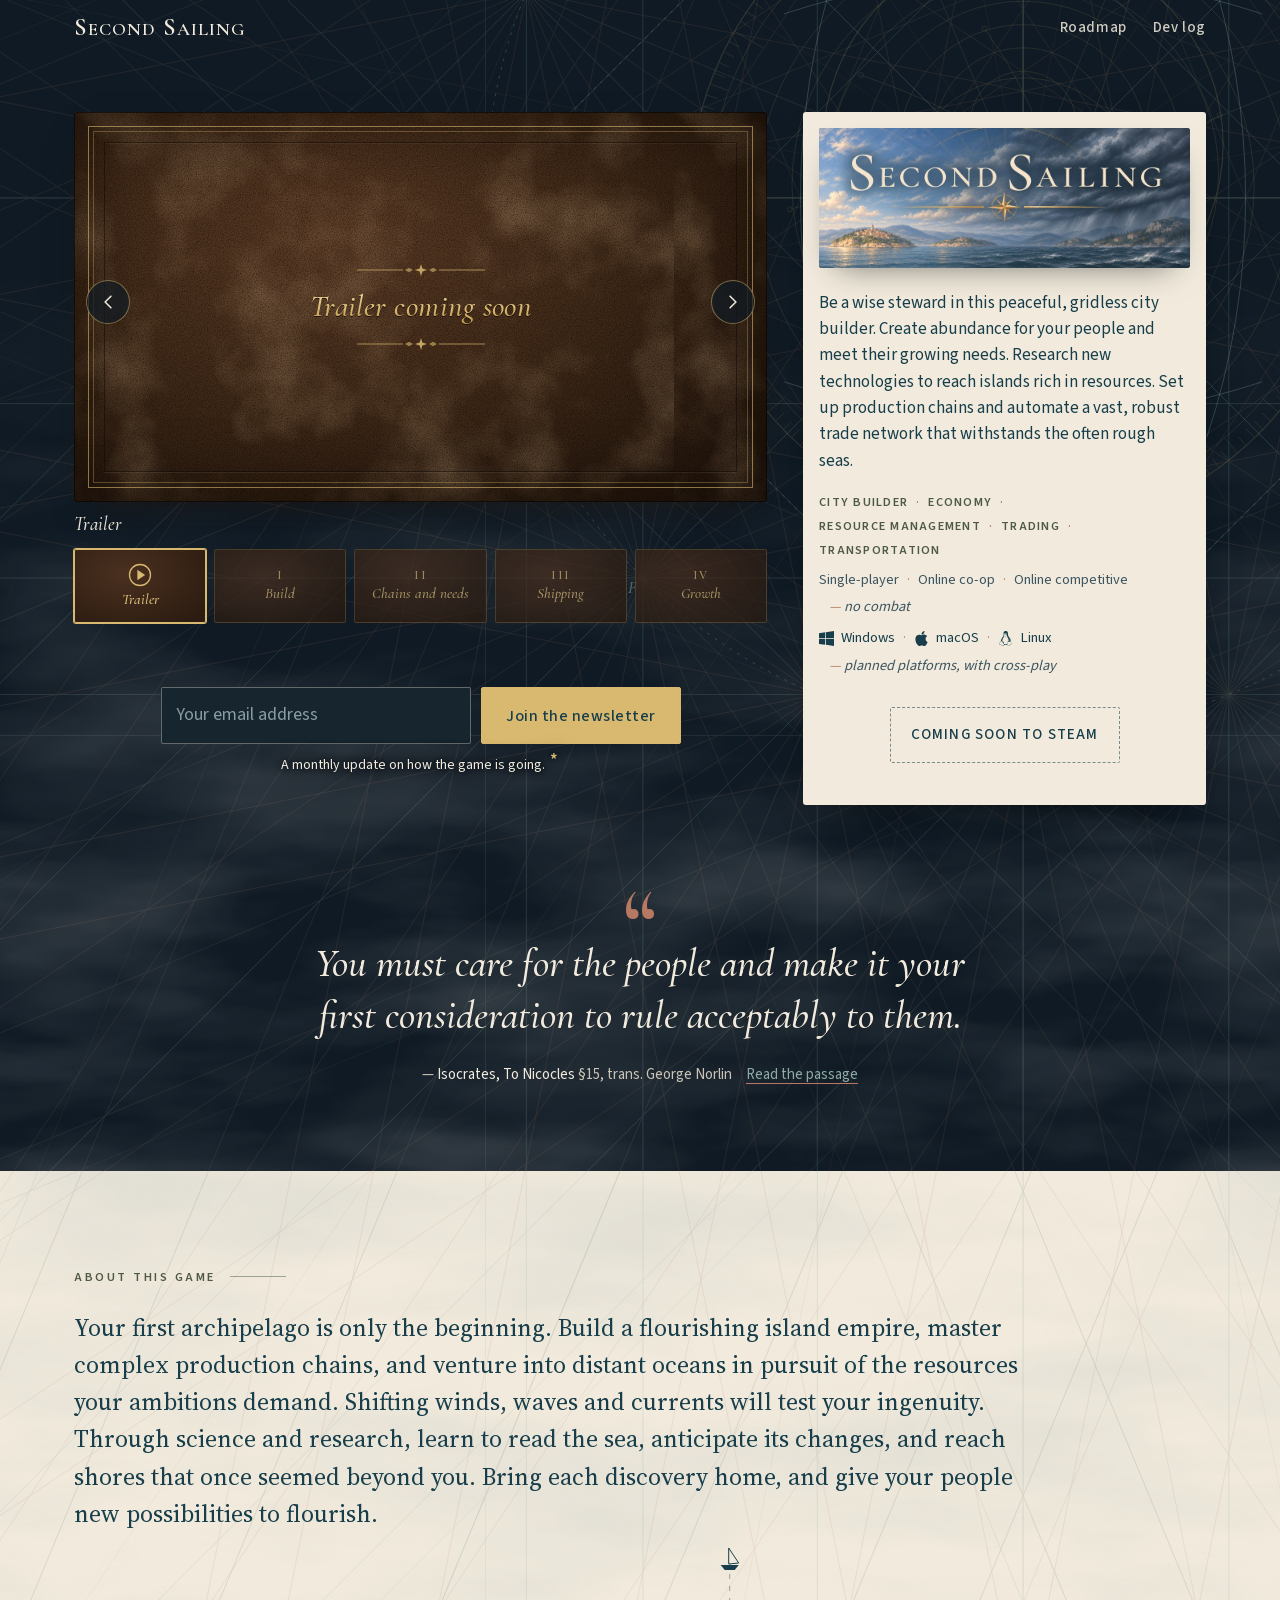
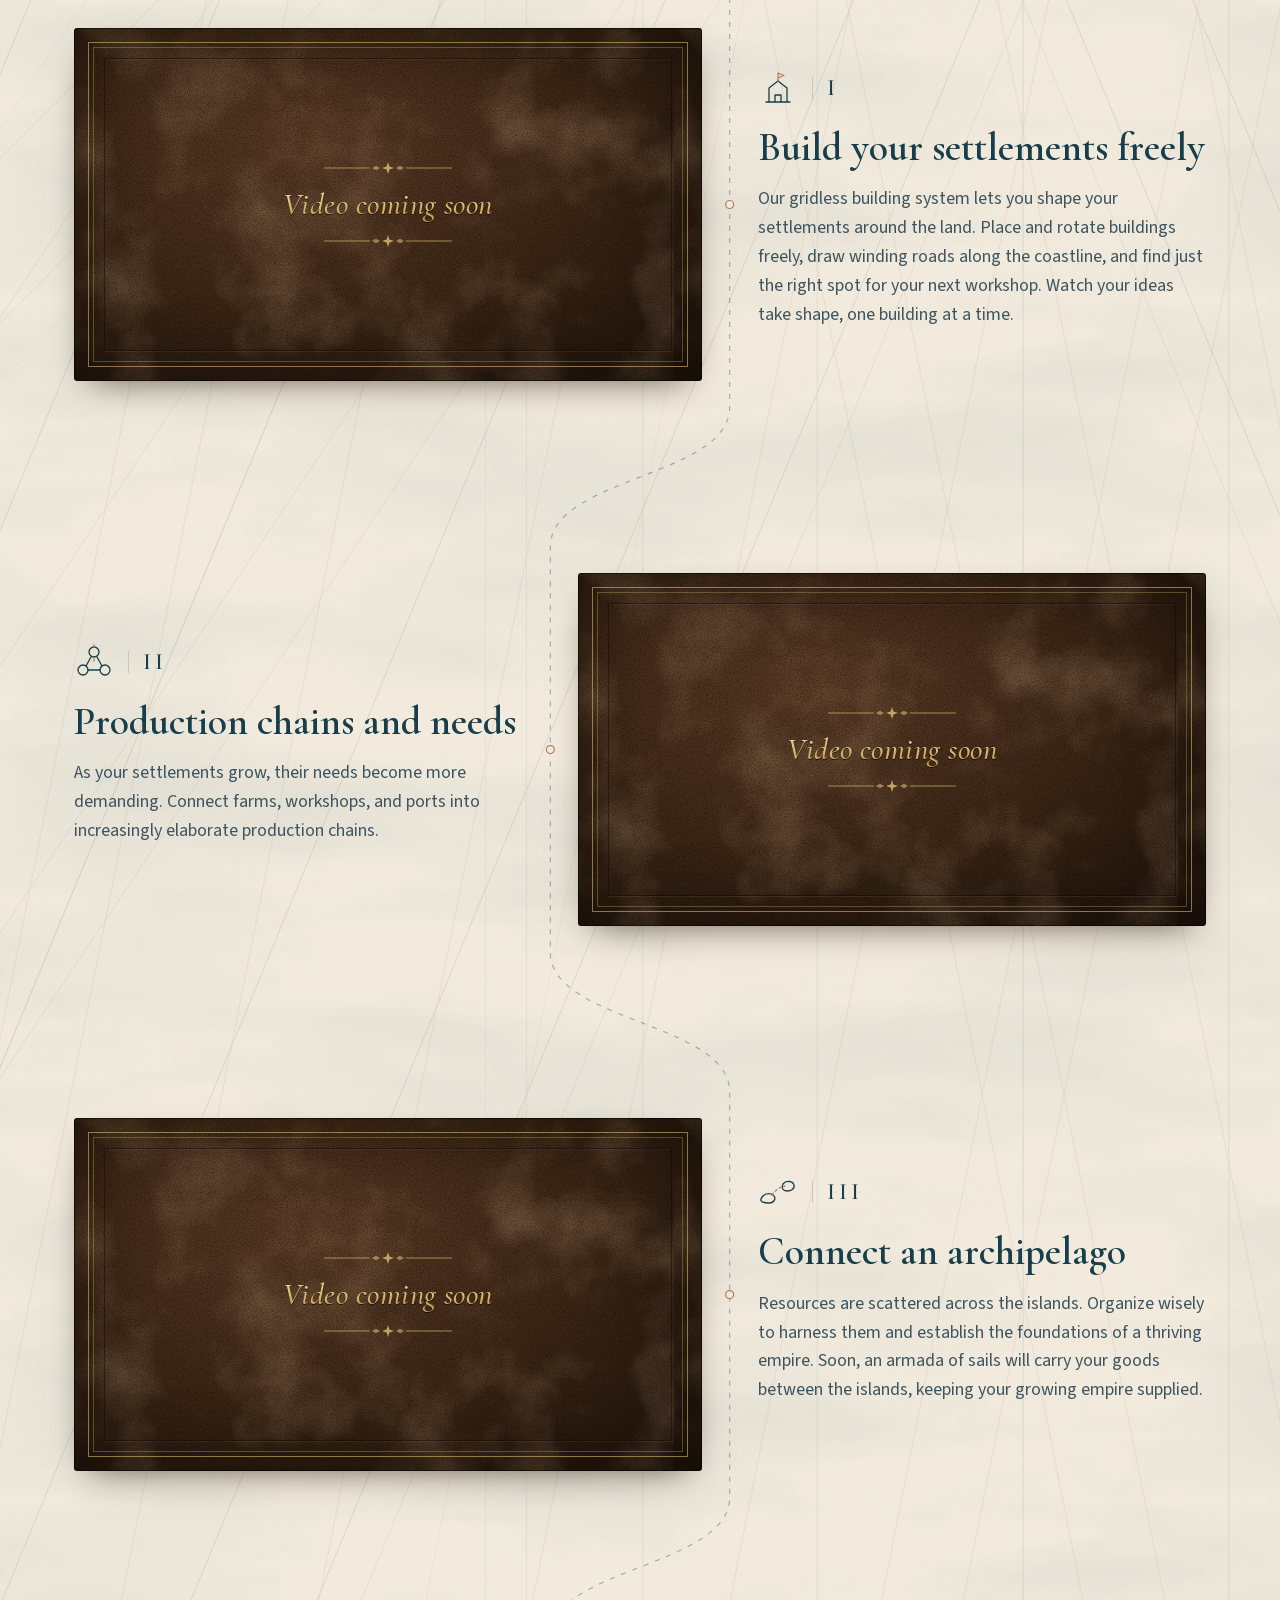
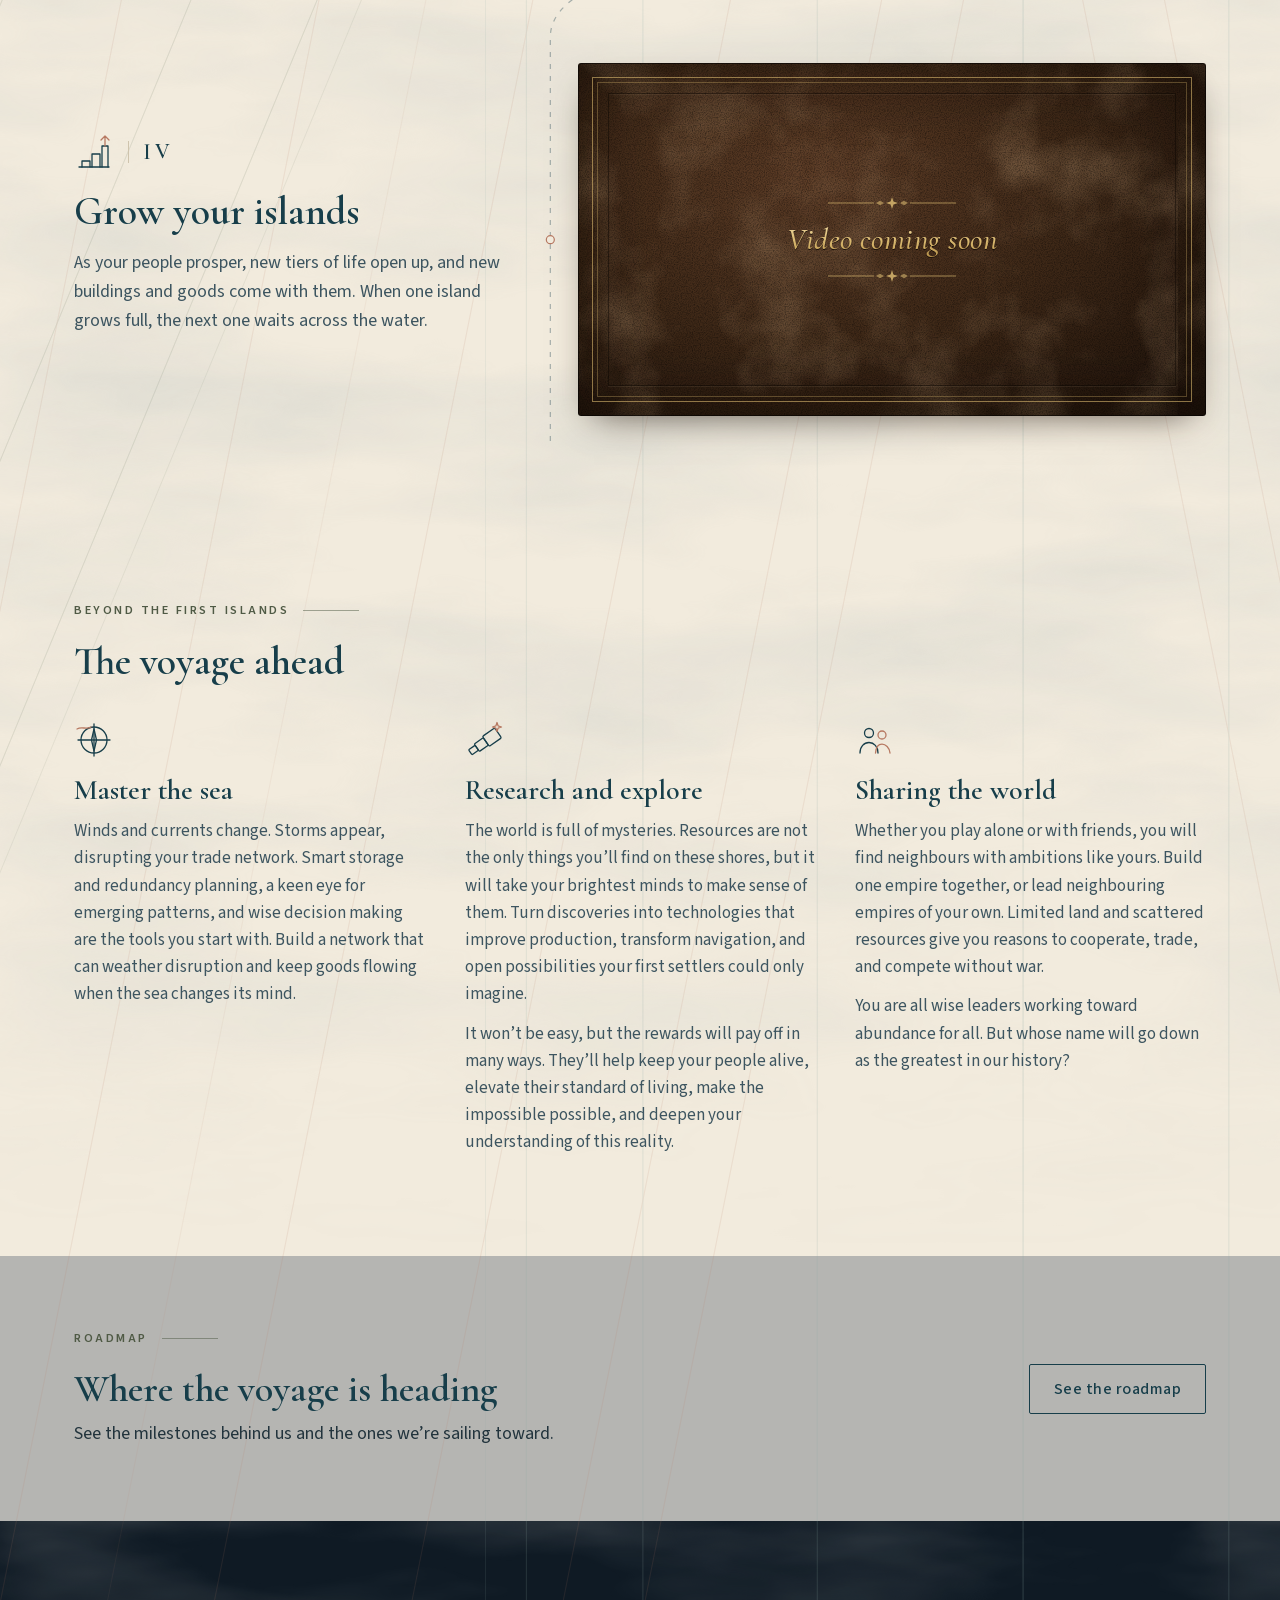
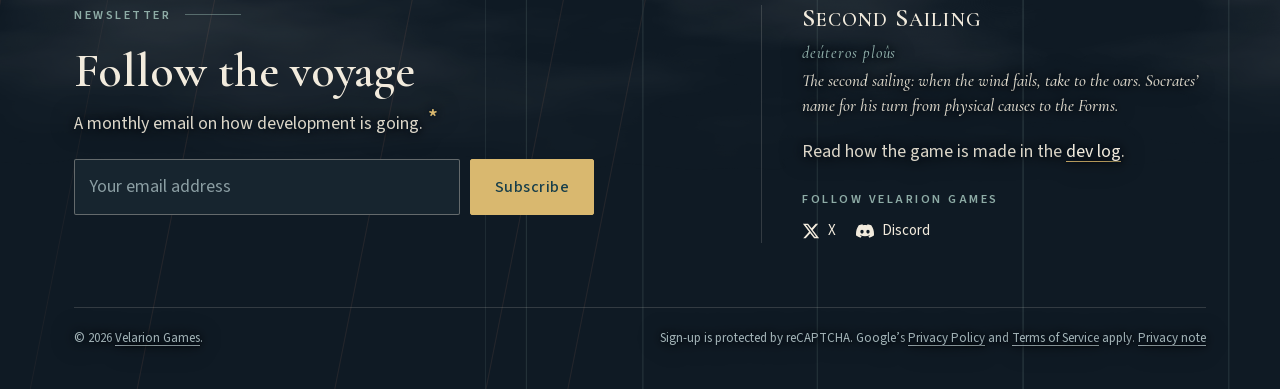
==== commit 331a8335: "Use the small capsule for social previews; drop the demo and Next Fest from the roadmap Co-Authored-" ====
--- a/index.html
+++ b/index.html
@@ -17,7 +17,7 @@
 <meta property="og:url" content="https://secondsailinggame.com/">
 <meta property="og:title" content="Second Sailing · a peaceful island empire builder game">
 <meta property="og:description" content="Be a wise steward in this peaceful, gridless city builder. Create abundance for your people and meet their growing needs. Research new technologies to reach islands rich in resources. Set up production chains and automate a vast, robust trade network that withstands the often rough seas.">
-<meta property="og:image" content="https://secondsailinggame.com/assets/img/og-card.png?v=2">
+<meta property="og:image" content="https://secondsailinggame.com/assets/img/og-card-capsule.jpg?v=3">
 <meta property="og:image:width" content="1200">
 <meta property="og:image:height" content="630">
 <meta property="og:image:alt" content="Second Sailing, a peaceful island empire builder game, by Velarion Games">
@@ -25,7 +25,7 @@
 <meta name="twitter:site" content="@VelarionGames">
 <meta name="twitter:title" content="Second Sailing · a peaceful island empire builder game">
 <meta name="twitter:description" content="Be a wise steward in this peaceful, gridless city builder. Create abundance for your people and meet their growing needs. Research new technologies to reach islands rich in resources. Set up production chains and automate a vast, robust trade network that withstands the often rough seas.">
-<meta name="twitter:image" content="https://secondsailinggame.com/assets/img/og-card.png?v=2">
+<meta name="twitter:image" content="https://secondsailinggame.com/assets/img/og-card-capsule.jpg?v=3">
 <link rel="preload" href="assets/fonts/cormorant-garamond.woff2" as="font" type="font/woff2" crossorigin>
 <link rel="preload" href="assets/fonts/source-sans-3.woff2" as="font" type="font/woff2" crossorigin>
 <link rel="stylesheet" href="assets/css/site.css">
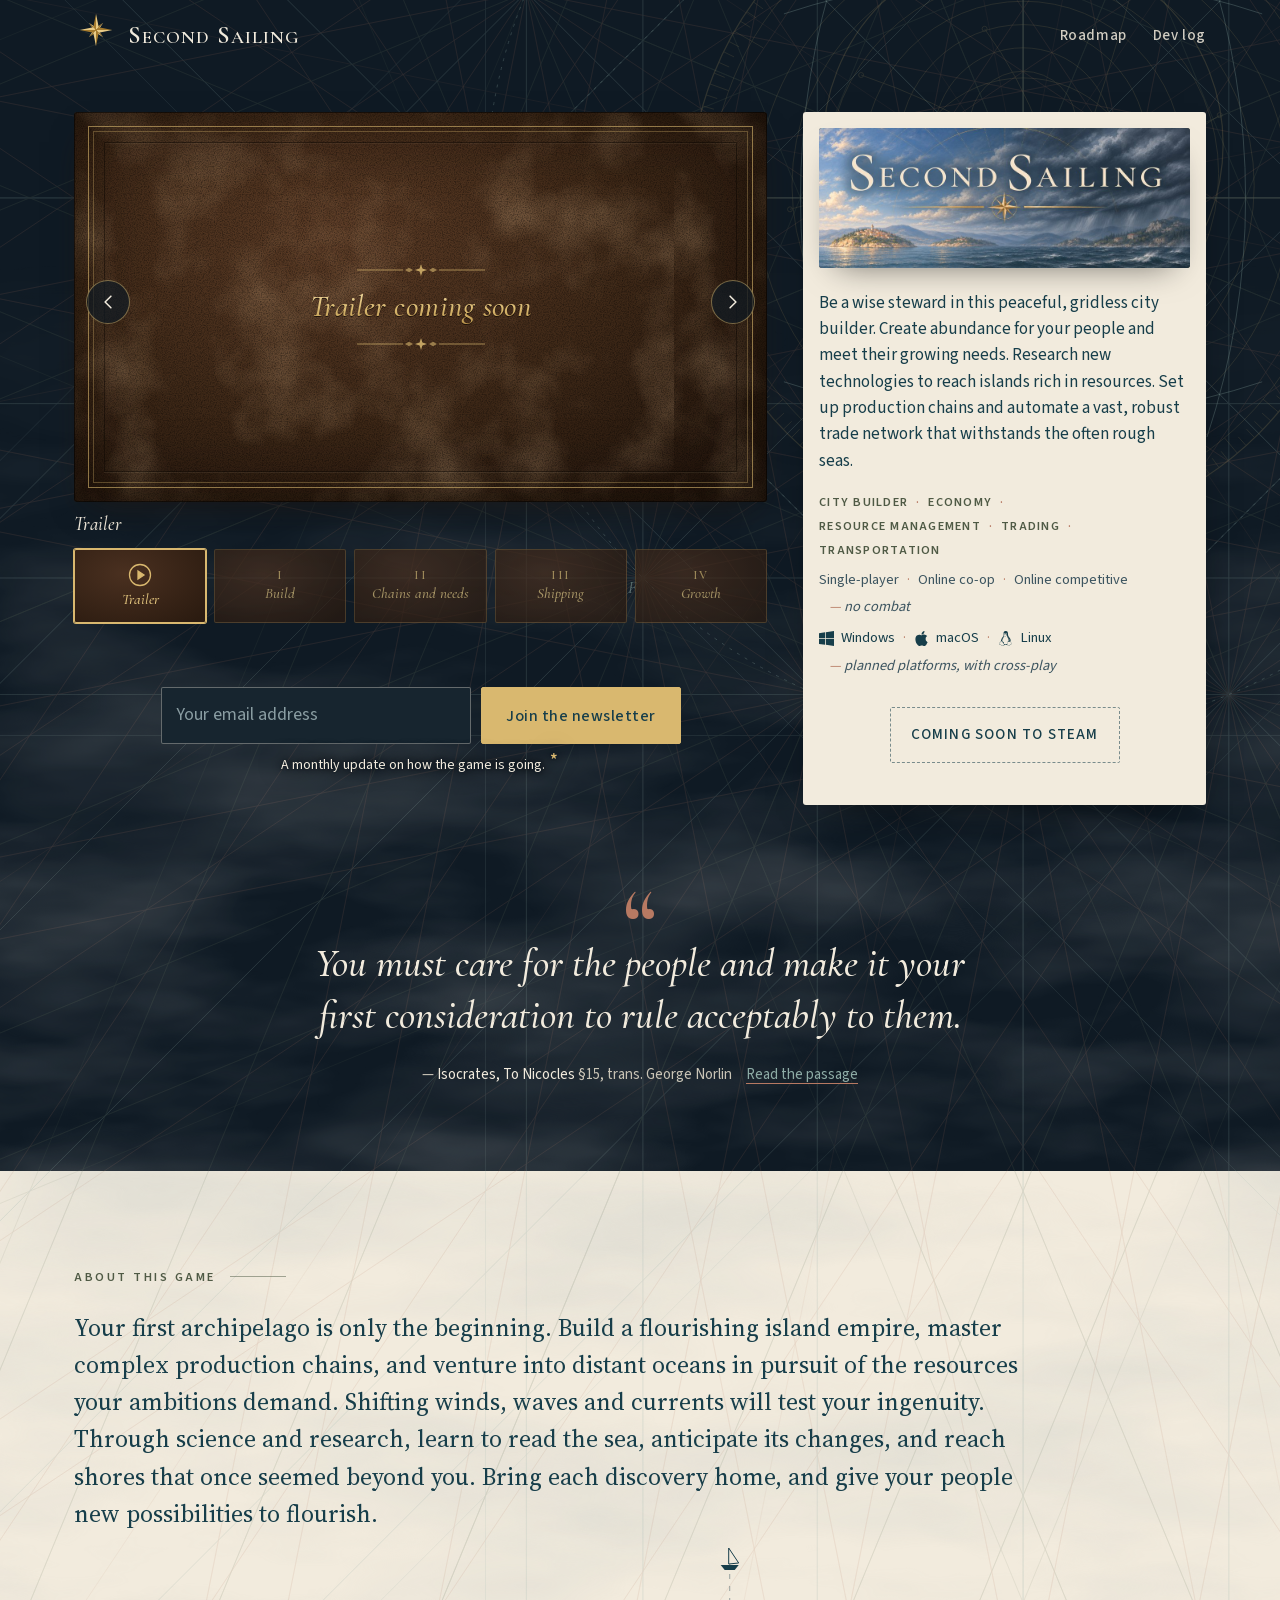
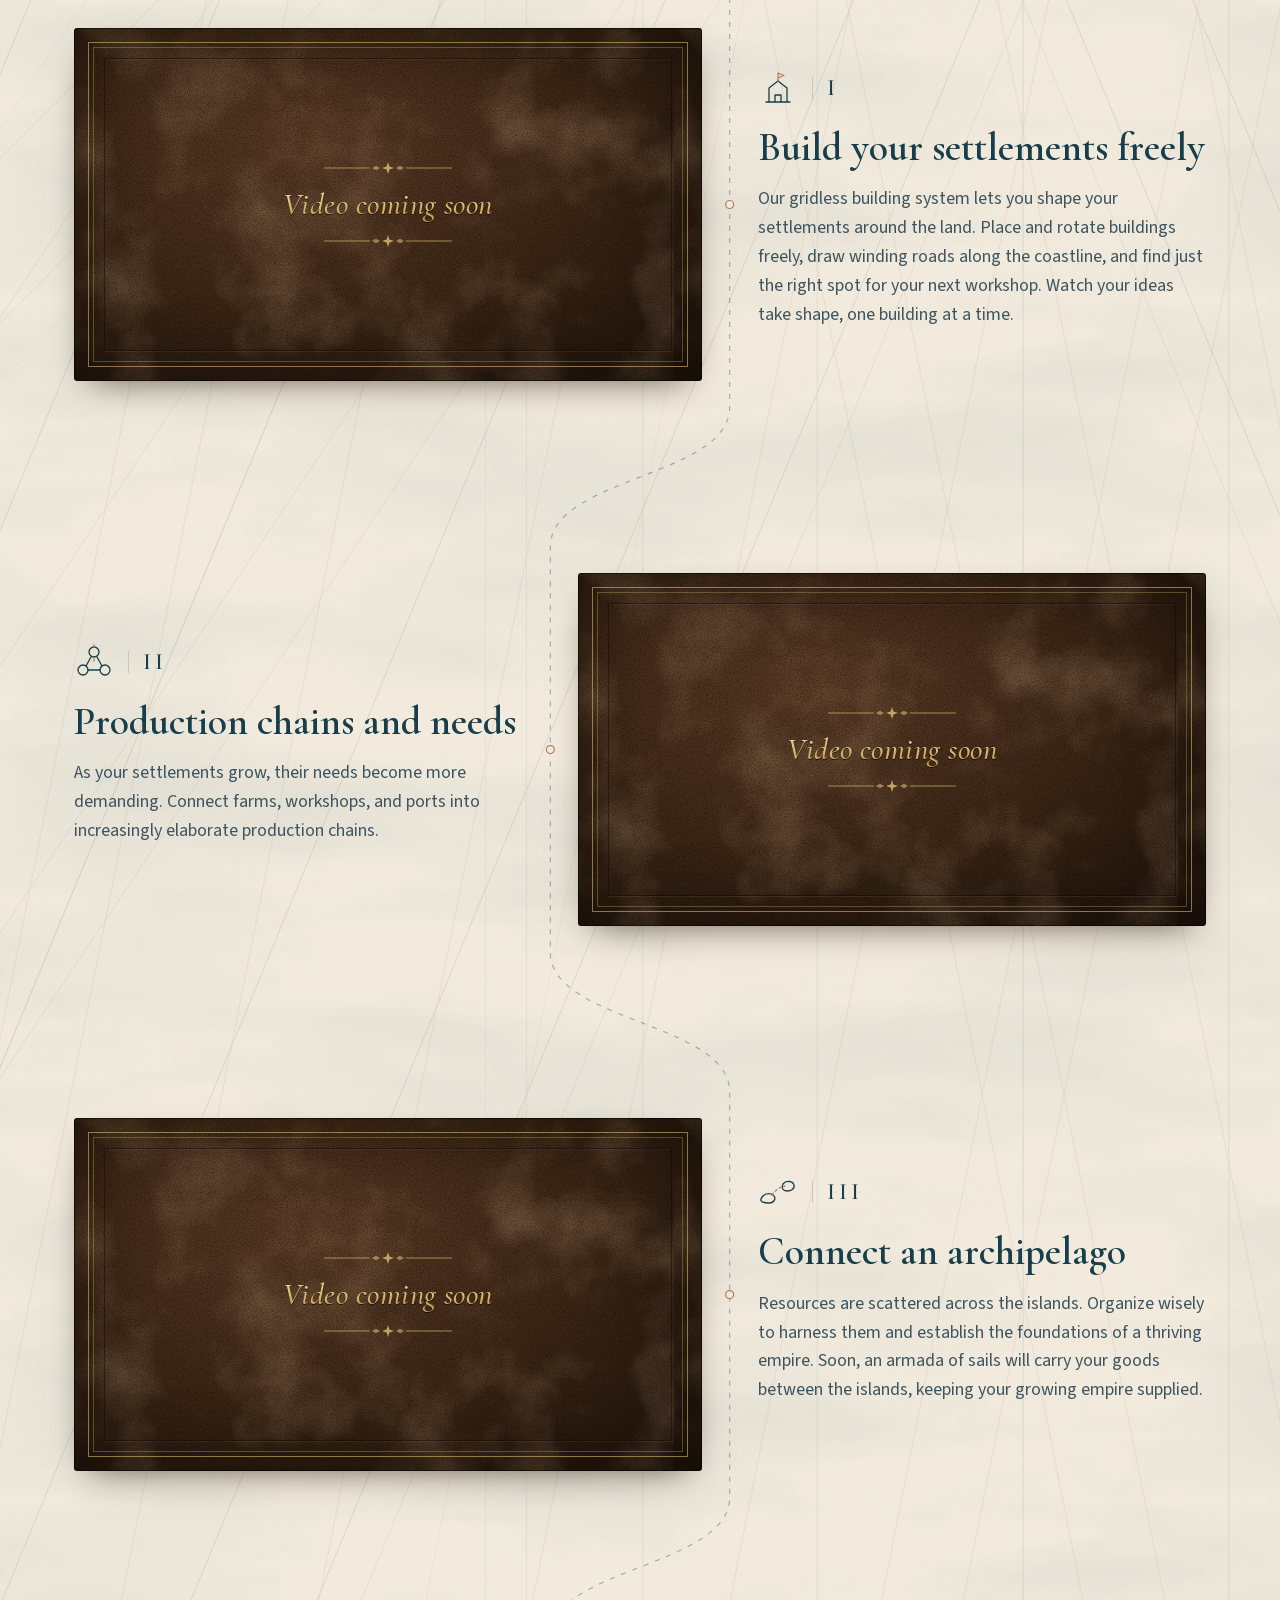
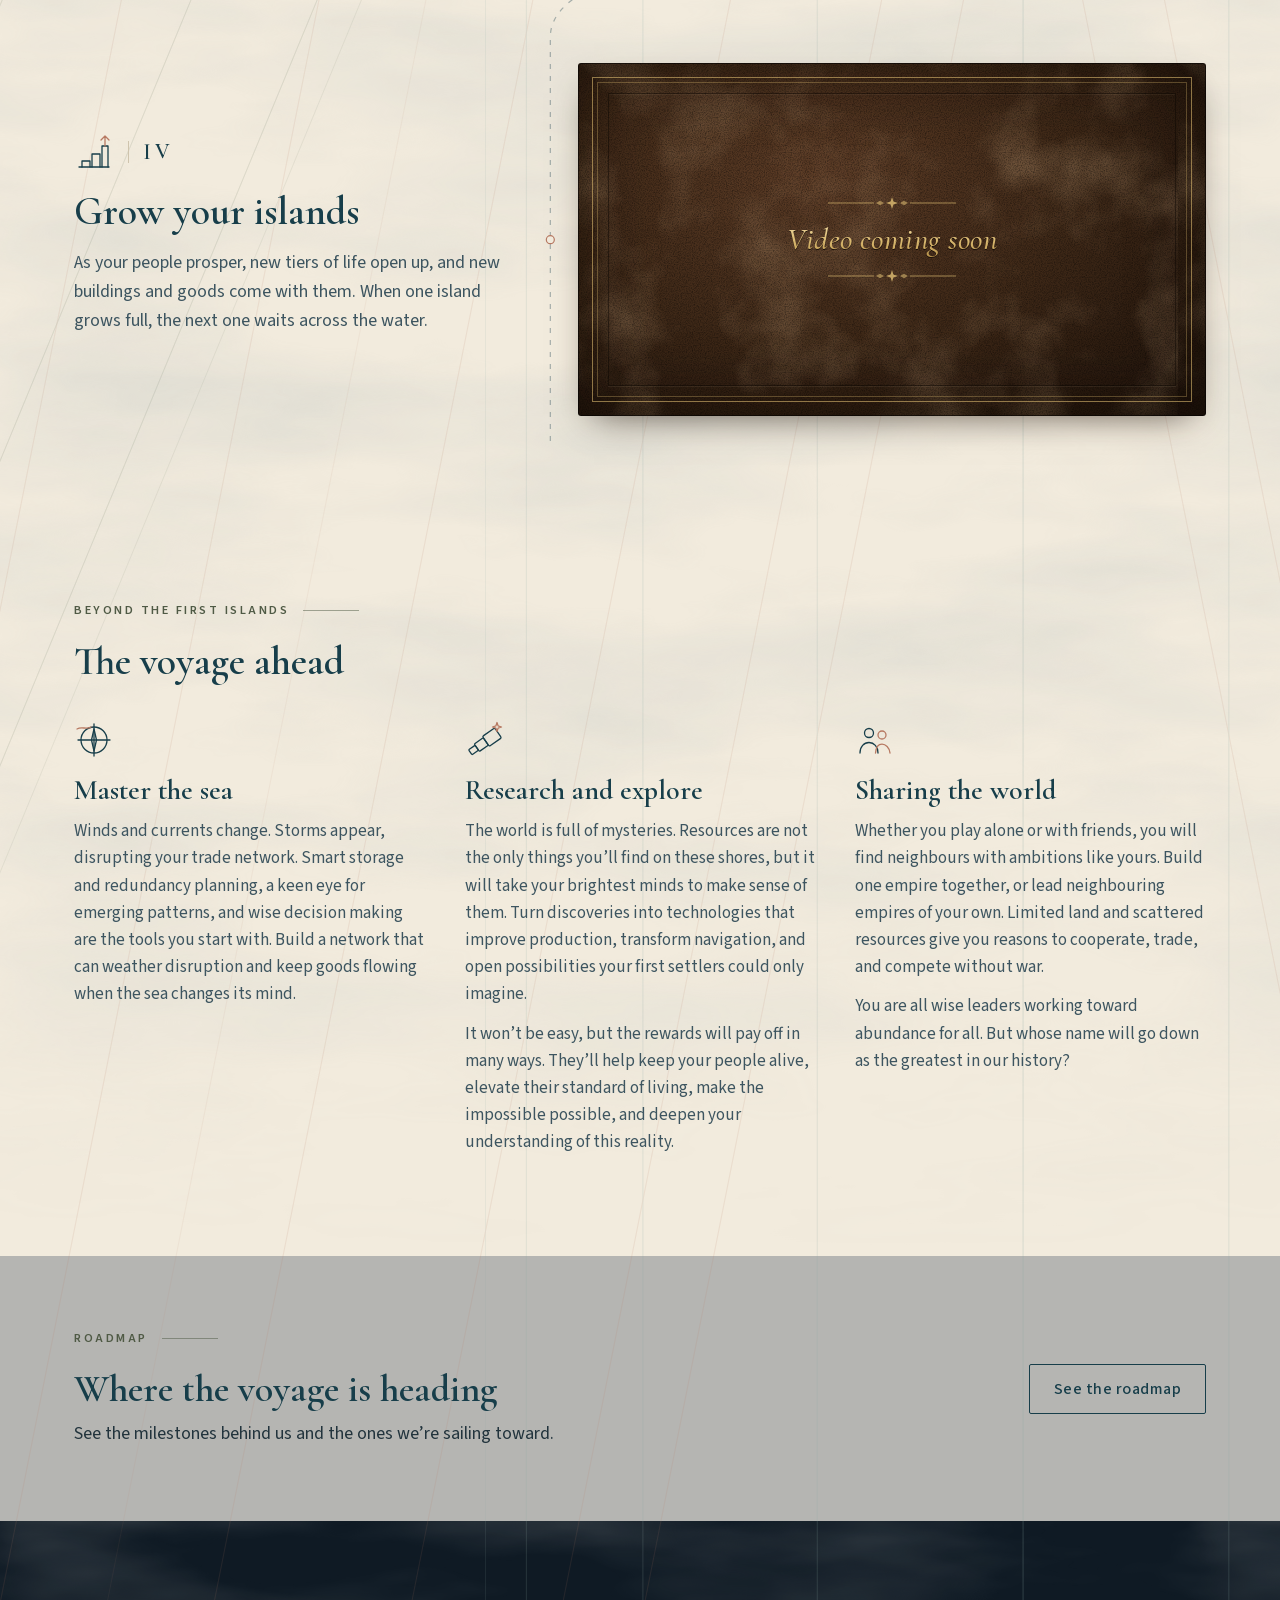
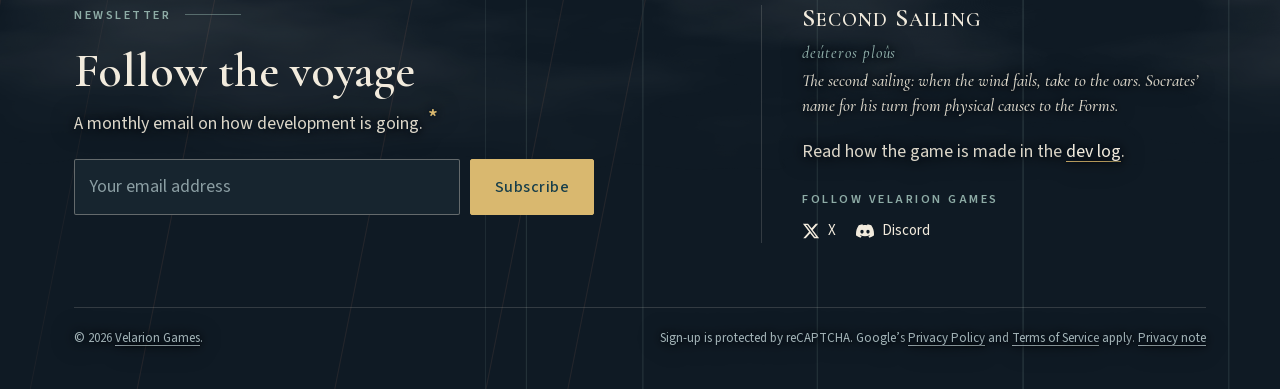
==== commit 0e73c23f: "Add the compass star to the header; title joins it when the header turns solid Co-Authored-By: Claud" ====
--- a/index.html
+++ b/index.html
@@ -43,7 +43,7 @@
 <header class="hero dark">
   <div class="mist" aria-hidden="true"><i class="a"></i><i class="b"></i></div>
   <div class="nav" id="nav"><div class="in">
-    <a class="wordmark caps" href="#top" aria-label="Second Sailing, back to top">S<i>econd</i> S<i>ailing</i></a>
+    <a class="wordmark caps" href="#top" aria-label="Second Sailing, back to top"><svg class="star" viewBox="-50 -50 100 100" aria-hidden="true"><path d="M0-30 5-5 0 0z" transform="rotate(45)"/><path class="sh" d="M0-30-5-5 0 0z" transform="rotate(45)"/><path d="M0-30 5-5 0 0z" transform="rotate(135)"/><path class="sh" d="M0-30-5-5 0 0z" transform="rotate(135)"/><path d="M0-30 5-5 0 0z" transform="rotate(225)"/><path class="sh" d="M0-30-5-5 0 0z" transform="rotate(225)"/><path d="M0-30 5-5 0 0z" transform="rotate(315)"/><path class="sh" d="M0-30-5-5 0 0z" transform="rotate(315)"/><path d="M0-48 8-8 0 0z" transform="rotate(0)"/><path class="sh" d="M0-48-8-8 0 0z" transform="rotate(0)"/><path d="M0-48 8-8 0 0z" transform="rotate(90)"/><path class="sh" d="M0-48-8-8 0 0z" transform="rotate(90)"/><path d="M0-48 8-8 0 0z" transform="rotate(180)"/><path class="sh" d="M0-48-8-8 0 0z" transform="rotate(180)"/><path d="M0-48 8-8 0 0z" transform="rotate(270)"/><path class="sh" d="M0-48-8-8 0 0z" transform="rotate(270)"/><circle r="3.2"/></svg><span class="wm">S<i>econd</i> S<i>ailing</i></span></a>
     <nav aria-label="Main"><a href="roadmap.html">Roadmap</a><a href="https://velarion.games/devlog/index.html" target="_blank" rel="noopener">Dev log</a></nav>
   </div></div>
   <!-- Steam's top area: trailer + screenshot carousel and the sign-up on the left; header capsule, short description and facts on the right; then the quote.
--- a/assets/css/site.css
+++ b/assets/css/site.css
@@ -49,11 +49,12 @@
 .nav{position:fixed;inset:0 0 auto 0;z-index:10;padding-top:env(safe-area-inset-top,0px);color:var(--linen);border-bottom:1px solid transparent;transition:background .3s,border-color .3s}
 .nav.solid{background:var(--ground);border-bottom-color:var(--rule-dark)}
 .nav .in{display:flex;justify-content:space-between;align-items:center;gap:16px;padding-block:16px}
-.wordmark{font:600 24px/1 var(--f-title);letter-spacing:.04em;text-decoration:none;white-space:nowrap}
+.wordmark{font:600 24px/1 var(--f-title);letter-spacing:.04em;text-decoration:none;white-space:nowrap;display:inline-flex;align-items:center;gap:12px}
+.wordmark .star{width:40px;height:40px;flex:none;fill:#E9CB86;overflow:visible}.wordmark .star .sh{fill:#A57B2E}.wordmark .star circle{fill:#A57B2E}
 .nav nav{display:flex;gap:26px;font-size:15px;font-weight:500;letter-spacing:.04em}
 .nav nav a{text-decoration:none;opacity:.85;white-space:nowrap}
 .nav nav a:hover,.nav nav a:focus-visible,.nav nav a[aria-current]{opacity:1;text-decoration:underline;text-underline-offset:5px;text-decoration-color:var(--light)}
-@media (max-width:520px){.wordmark{font-size:20px}.nav nav{gap:16px;font-size:14px}}
+@media (max-width:520px){.wordmark{font-size:20px;gap:10px}.wordmark .star{width:32px;height:32px}.nav nav{gap:16px;font-size:14px}}
 
 /* buttons */
 .btn{display:inline-flex;align-items:center;gap:10px;padding:13px 24px;font:500 16px var(--f-body);letter-spacing:.03em;text-decoration:none;border-radius:2px;cursor:pointer;border:1px solid;transition:background .2s,color .2s}
--- a/assets/css/home.css
+++ b/assets/css/home.css
@@ -3,8 +3,9 @@
    Sail linen / Limestone, the features list on Deep Adriatic, the planned-features band, the
    roadmap band, then the Deep Adriatic footer with the newsletter and socials. Shared chrome lives in site.css. */
 
-.nav .wordmark{opacity:0;visibility:hidden;transform:translateY(4px);transition:opacity .3s,transform .3s,visibility .3s}
-.nav.solid .wordmark{opacity:1;visibility:visible;transform:none}
+/* The star stays put at top left; the title slides in beside it once the header turns solid */
+.nav .wordmark .wm{opacity:0;visibility:hidden;transform:translateX(-6px);transition:opacity .3s,transform .3s,visibility .3s}
+.nav.solid .wordmark .wm{opacity:1;visibility:visible;transform:none}
 
 /* hero = Steam's top area: carousel left; header capsule, short description and facts right.
    On phones: capsule, carousel, then the text, like Steam's mobile page. */
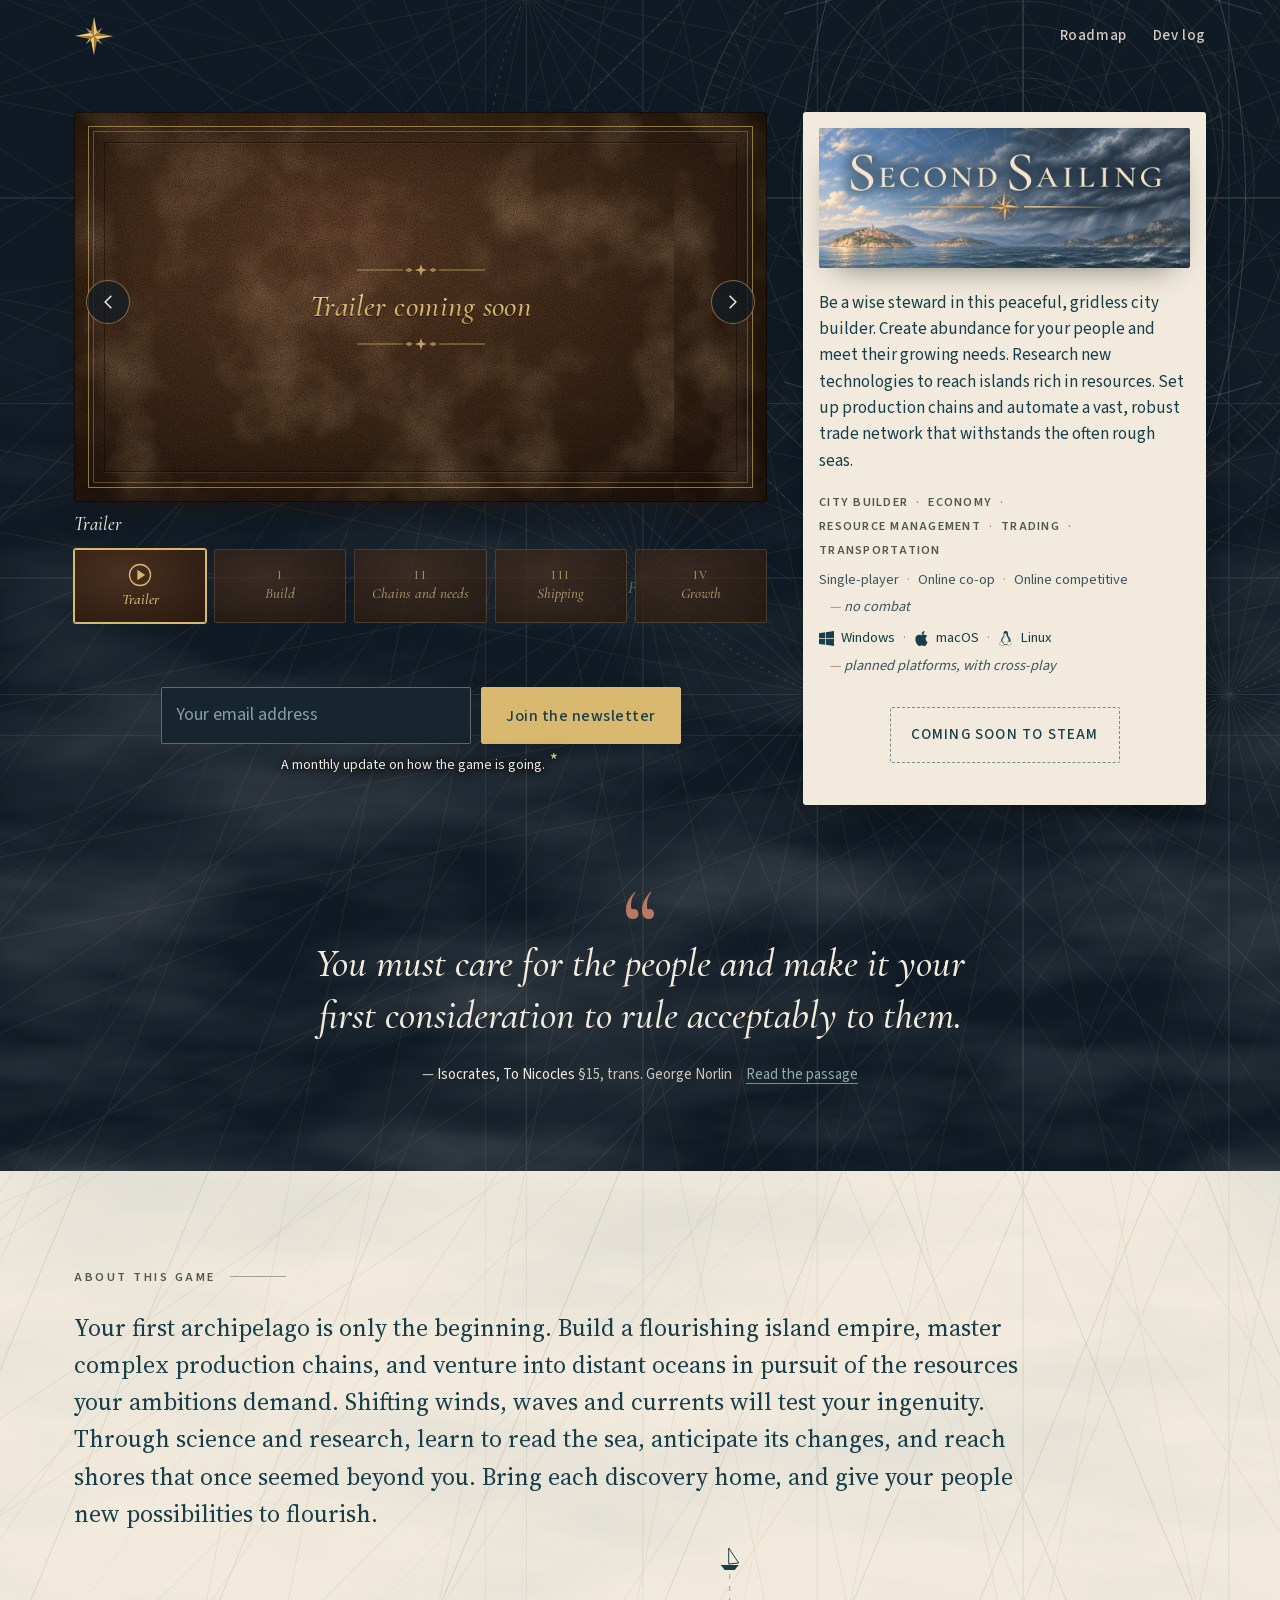
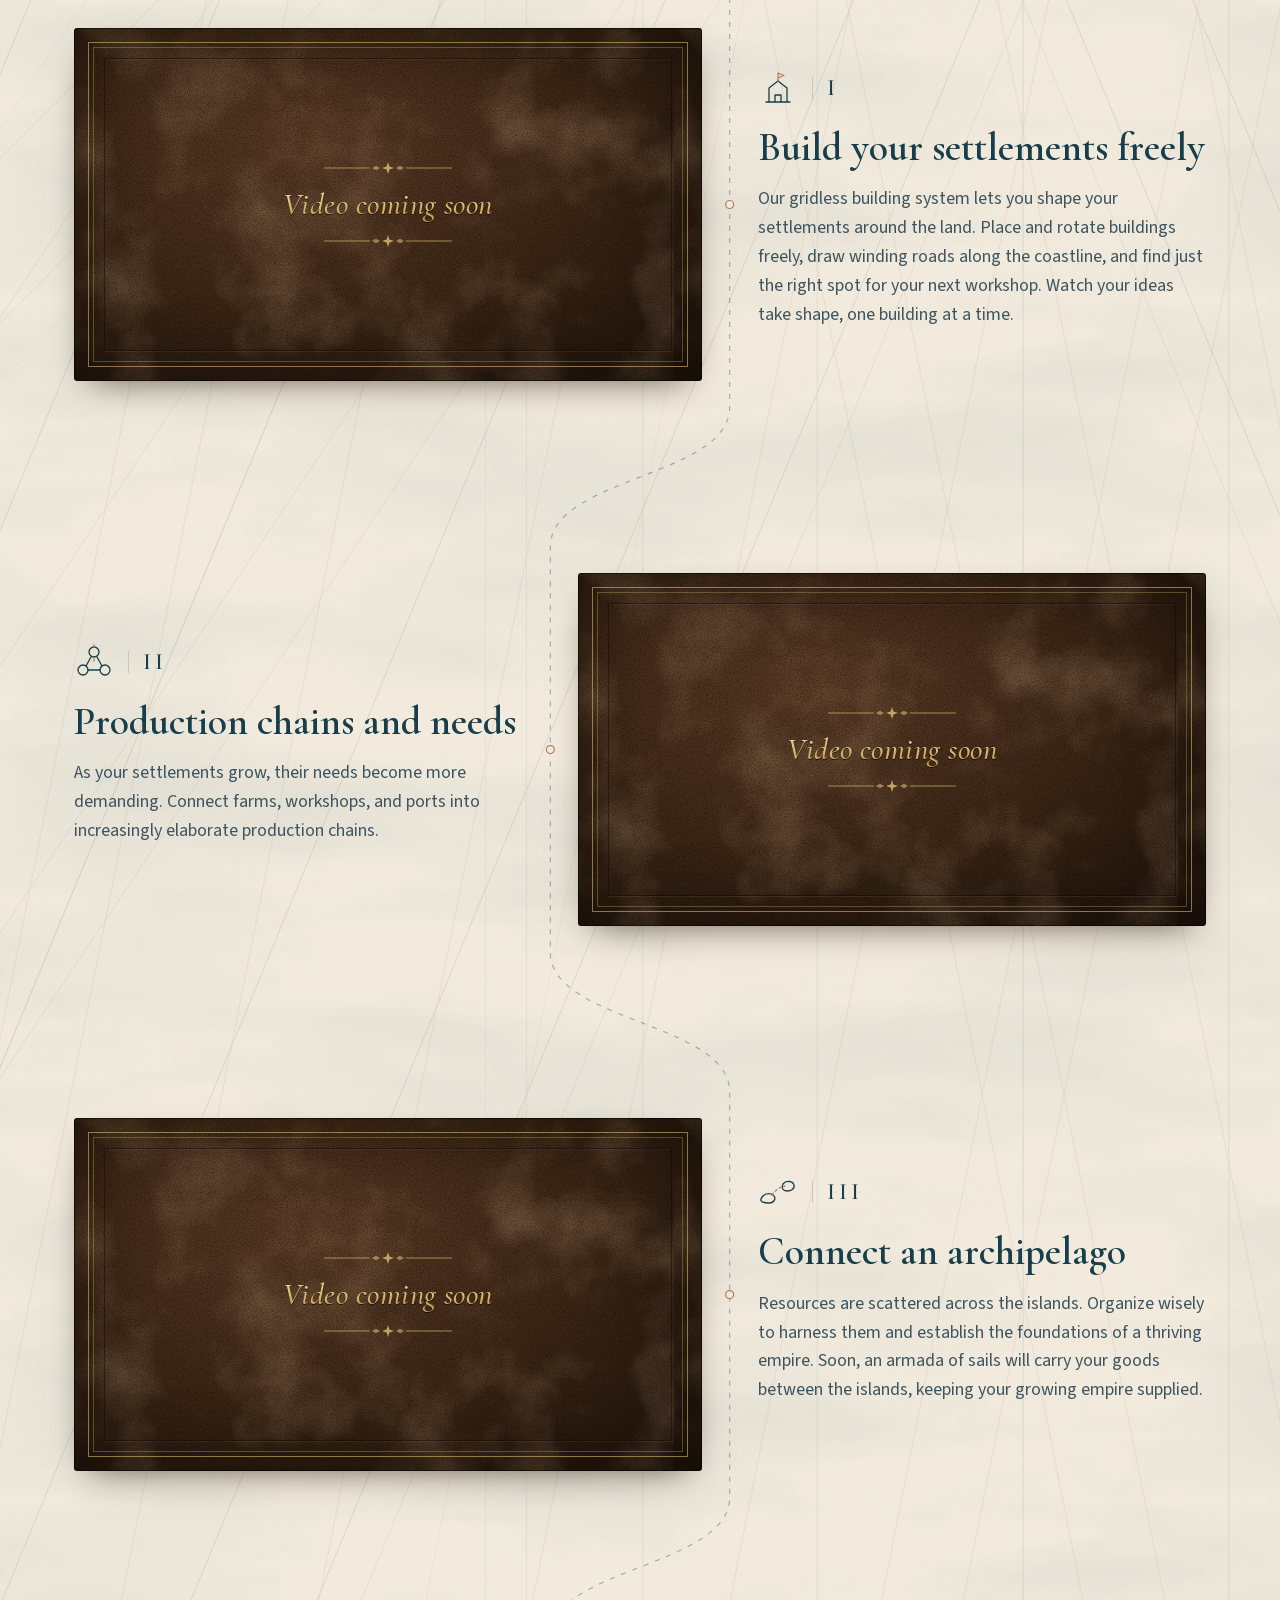
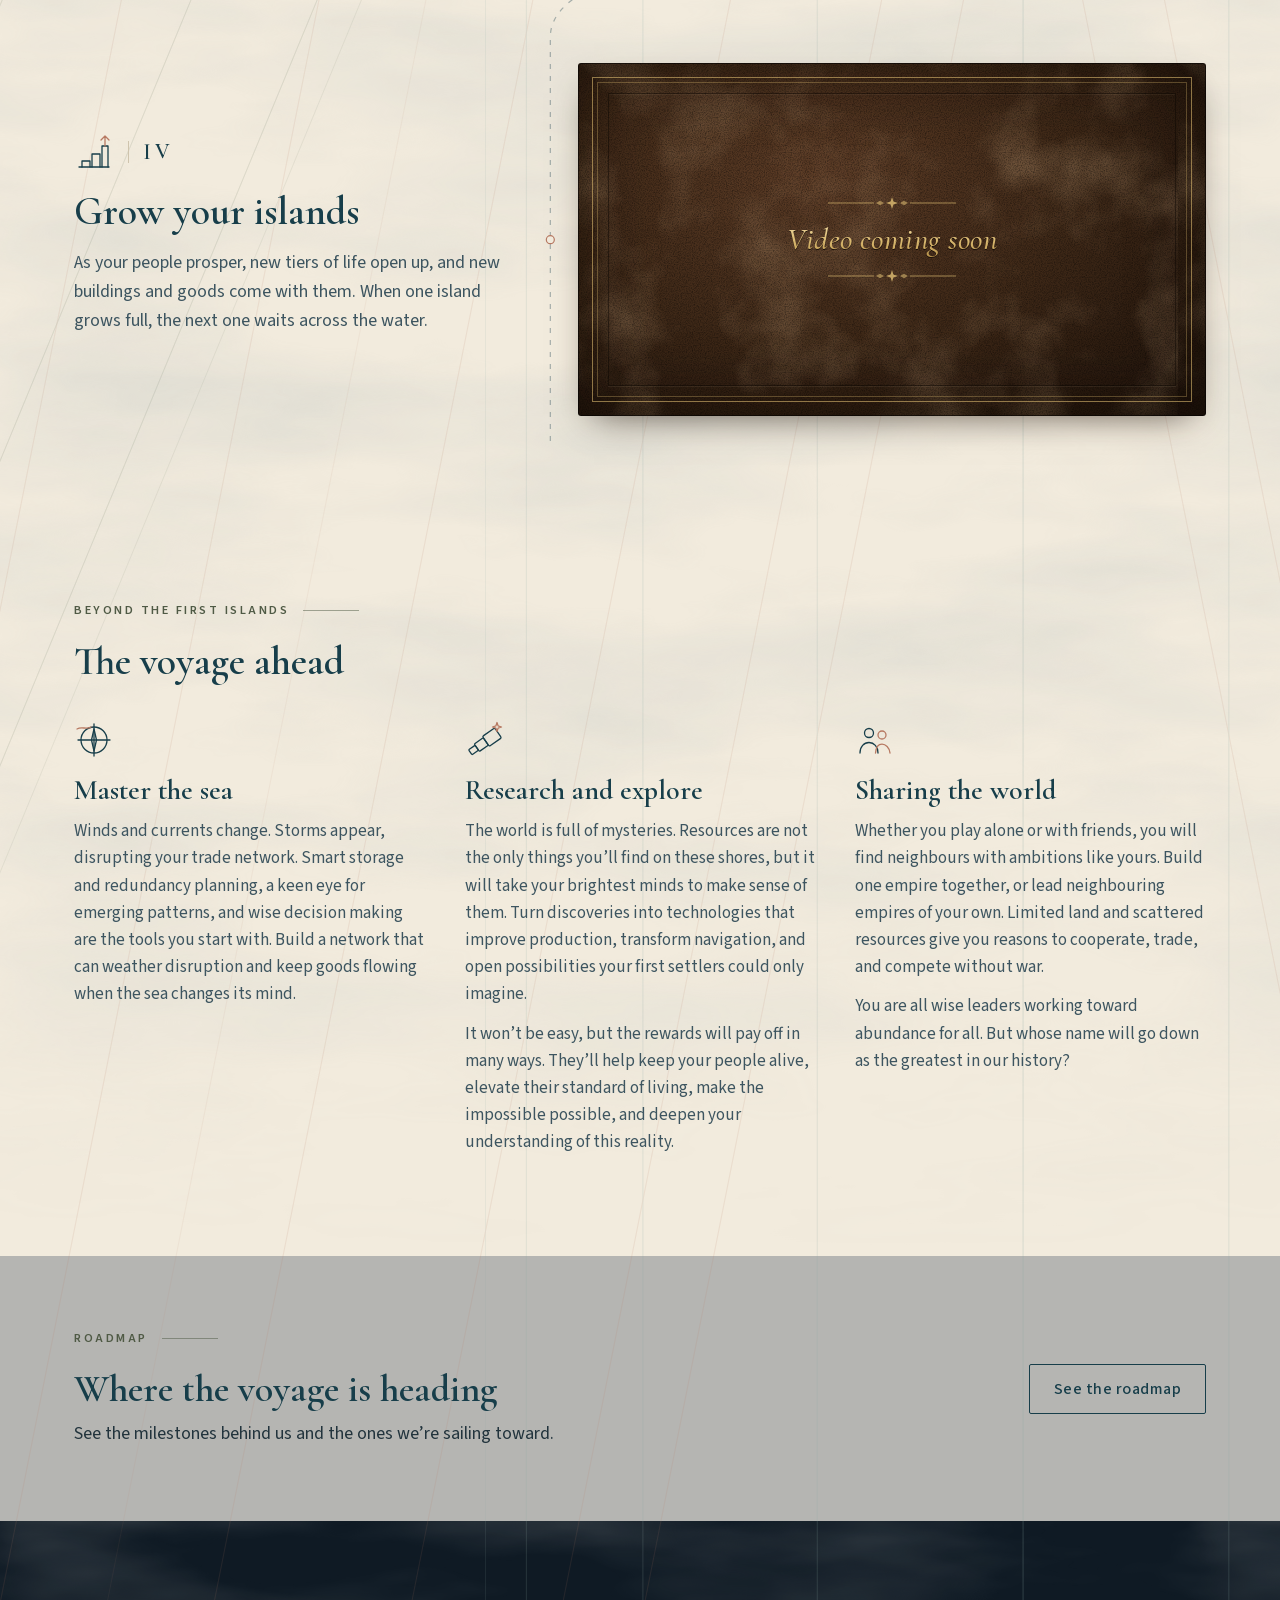
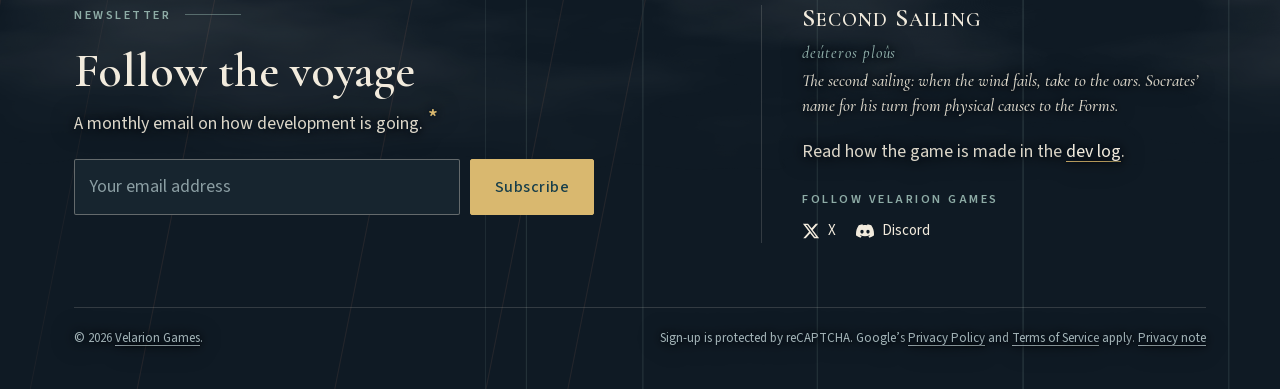
==== commit 56683ed1: "Fix header star centring: rename its class so the footnote .star offset no longer applies Co-Authore" ====
--- a/index.html
+++ b/index.html
@@ -43,7 +43,7 @@
 <header class="hero dark">
   <div class="mist" aria-hidden="true"><i class="a"></i><i class="b"></i></div>
   <div class="nav" id="nav"><div class="in">
-    <a class="wordmark caps" href="#top" aria-label="Second Sailing, back to top"><svg class="star" viewBox="-50 -50 100 100" aria-hidden="true"><path d="M0-30 5-5 0 0z" transform="rotate(45)"/><path class="sh" d="M0-30-5-5 0 0z" transform="rotate(45)"/><path d="M0-30 5-5 0 0z" transform="rotate(135)"/><path class="sh" d="M0-30-5-5 0 0z" transform="rotate(135)"/><path d="M0-30 5-5 0 0z" transform="rotate(225)"/><path class="sh" d="M0-30-5-5 0 0z" transform="rotate(225)"/><path d="M0-30 5-5 0 0z" transform="rotate(315)"/><path class="sh" d="M0-30-5-5 0 0z" transform="rotate(315)"/><path d="M0-48 8-8 0 0z" transform="rotate(0)"/><path class="sh" d="M0-48-8-8 0 0z" transform="rotate(0)"/><path d="M0-48 8-8 0 0z" transform="rotate(90)"/><path class="sh" d="M0-48-8-8 0 0z" transform="rotate(90)"/><path d="M0-48 8-8 0 0z" transform="rotate(180)"/><path class="sh" d="M0-48-8-8 0 0z" transform="rotate(180)"/><path d="M0-48 8-8 0 0z" transform="rotate(270)"/><path class="sh" d="M0-48-8-8 0 0z" transform="rotate(270)"/><circle r="3.2"/></svg><span class="wm">S<i>econd</i> S<i>ailing</i></span></a>
+    <a class="wordmark caps" href="#top" aria-label="Second Sailing, back to top"><svg class="compass" viewBox="-50 -50 100 100" aria-hidden="true"><path d="M0-30 5-5 0 0z" transform="rotate(45)"/><path class="sh" d="M0-30-5-5 0 0z" transform="rotate(45)"/><path d="M0-30 5-5 0 0z" transform="rotate(135)"/><path class="sh" d="M0-30-5-5 0 0z" transform="rotate(135)"/><path d="M0-30 5-5 0 0z" transform="rotate(225)"/><path class="sh" d="M0-30-5-5 0 0z" transform="rotate(225)"/><path d="M0-30 5-5 0 0z" transform="rotate(315)"/><path class="sh" d="M0-30-5-5 0 0z" transform="rotate(315)"/><path d="M0-48 8-8 0 0z" transform="rotate(0)"/><path class="sh" d="M0-48-8-8 0 0z" transform="rotate(0)"/><path d="M0-48 8-8 0 0z" transform="rotate(90)"/><path class="sh" d="M0-48-8-8 0 0z" transform="rotate(90)"/><path d="M0-48 8-8 0 0z" transform="rotate(180)"/><path class="sh" d="M0-48-8-8 0 0z" transform="rotate(180)"/><path d="M0-48 8-8 0 0z" transform="rotate(270)"/><path class="sh" d="M0-48-8-8 0 0z" transform="rotate(270)"/><circle r="3.2"/></svg><span class="wm">S<i>econd</i> S<i>ailing</i></span></a>
     <nav aria-label="Main"><a href="roadmap.html">Roadmap</a><a href="https://velarion.games/devlog/index.html" target="_blank" rel="noopener">Dev log</a></nav>
   </div></div>
   <!-- Steam's top area: trailer + screenshot carousel and the sign-up on the left; header capsule, short description and facts on the right; then the quote.
--- a/assets/css/site.css
+++ b/assets/css/site.css
@@ -50,11 +50,11 @@
 .nav.solid{background:var(--ground);border-bottom-color:var(--rule-dark)}
 .nav .in{display:flex;justify-content:space-between;align-items:center;gap:16px;padding-block:16px}
 .wordmark{font:600 24px/1 var(--f-title);letter-spacing:.04em;text-decoration:none;white-space:nowrap;display:inline-flex;align-items:center;gap:12px}
-.wordmark .star{width:40px;height:40px;flex:none;fill:#E9CB86;overflow:visible}.wordmark .star .sh{fill:#A57B2E}.wordmark .star circle{fill:#A57B2E}
+.wordmark .compass{width:40px;height:40px;flex:none;fill:#E9CB86;overflow:visible}.wordmark .compass .sh{fill:#A57B2E}.wordmark .compass circle{fill:#A57B2E}
 .nav nav{display:flex;gap:26px;font-size:15px;font-weight:500;letter-spacing:.04em}
 .nav nav a{text-decoration:none;opacity:.85;white-space:nowrap}
 .nav nav a:hover,.nav nav a:focus-visible,.nav nav a[aria-current]{opacity:1;text-decoration:underline;text-underline-offset:5px;text-decoration-color:var(--light)}
-@media (max-width:520px){.wordmark{font-size:20px;gap:10px}.wordmark .star{width:32px;height:32px}.nav nav{gap:16px;font-size:14px}}
+@media (max-width:520px){.wordmark{font-size:20px;gap:10px}.wordmark .compass{width:32px;height:32px}.nav nav{gap:16px;font-size:14px}}
 
 /* buttons */
 .btn{display:inline-flex;align-items:center;gap:10px;padding:13px 24px;font:500 16px var(--f-body);letter-spacing:.03em;text-decoration:none;border-radius:2px;cursor:pointer;border:1px solid;transition:background .2s,color .2s}
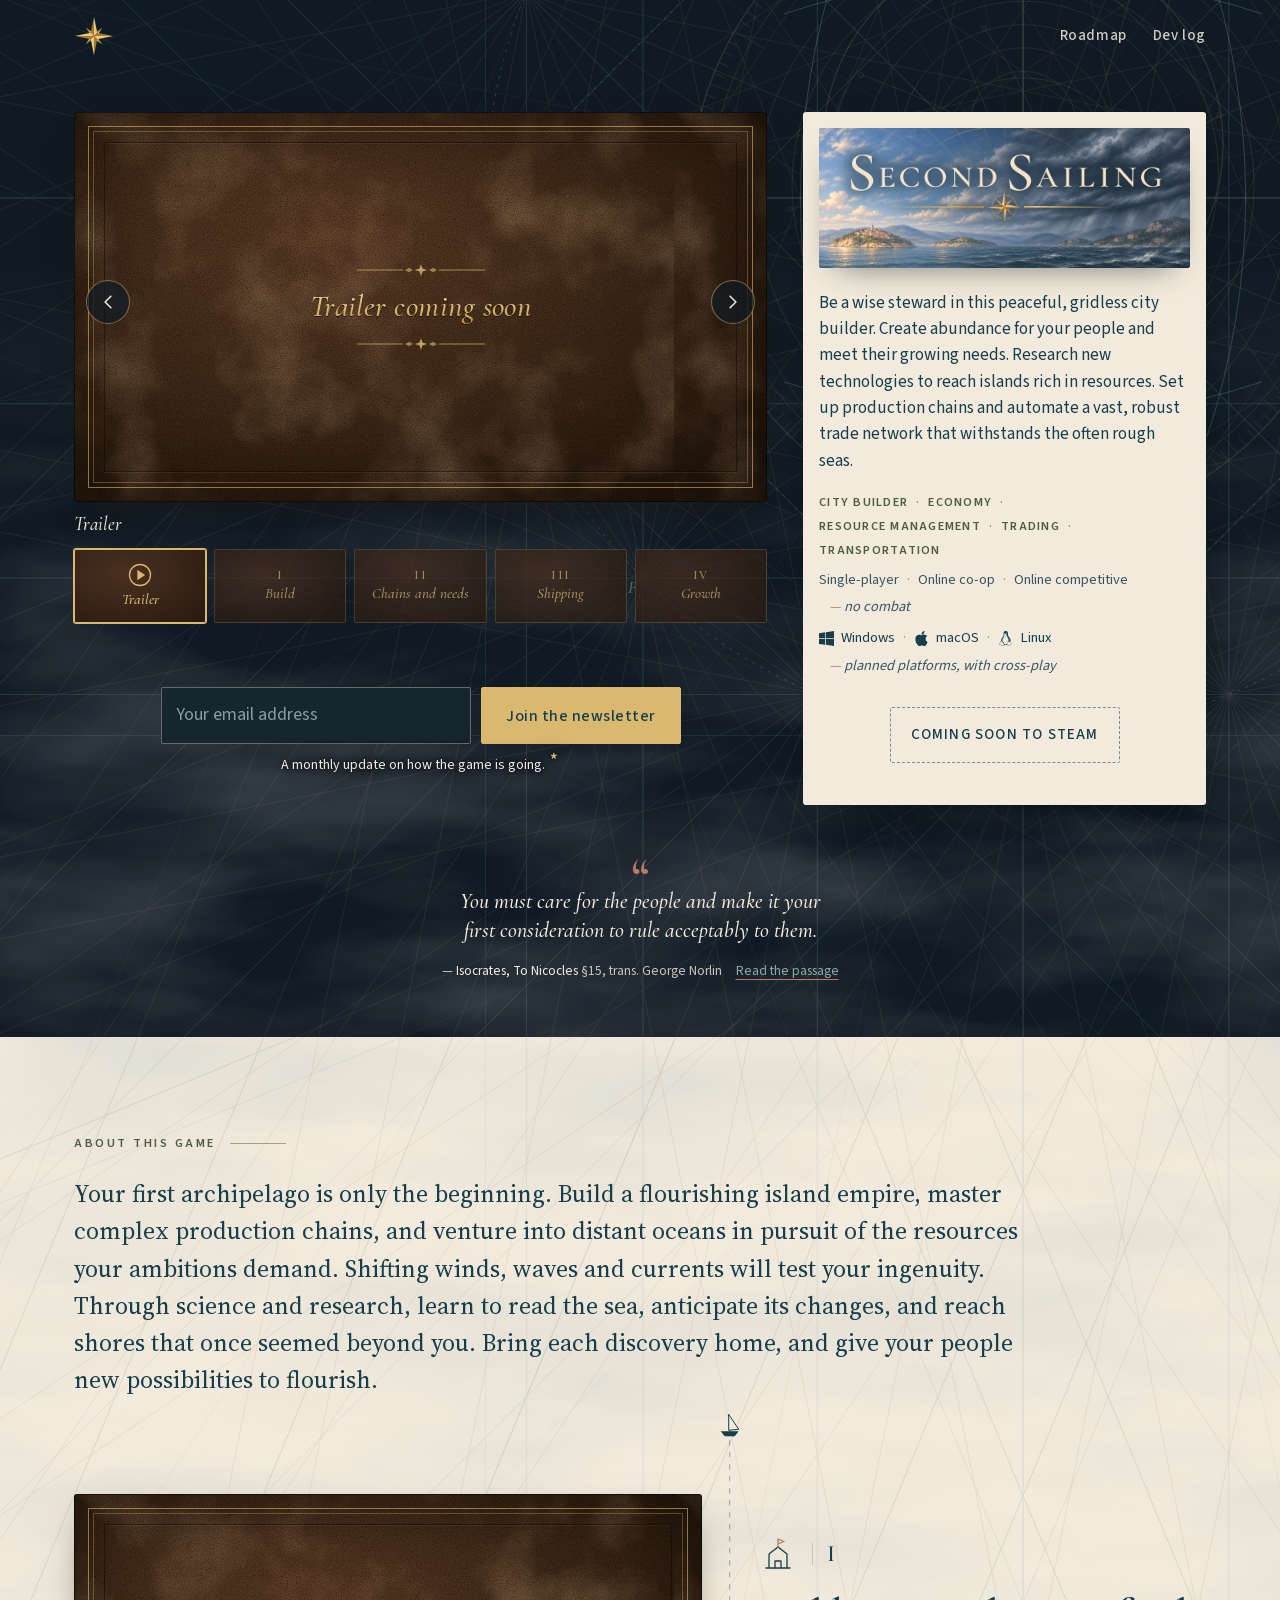
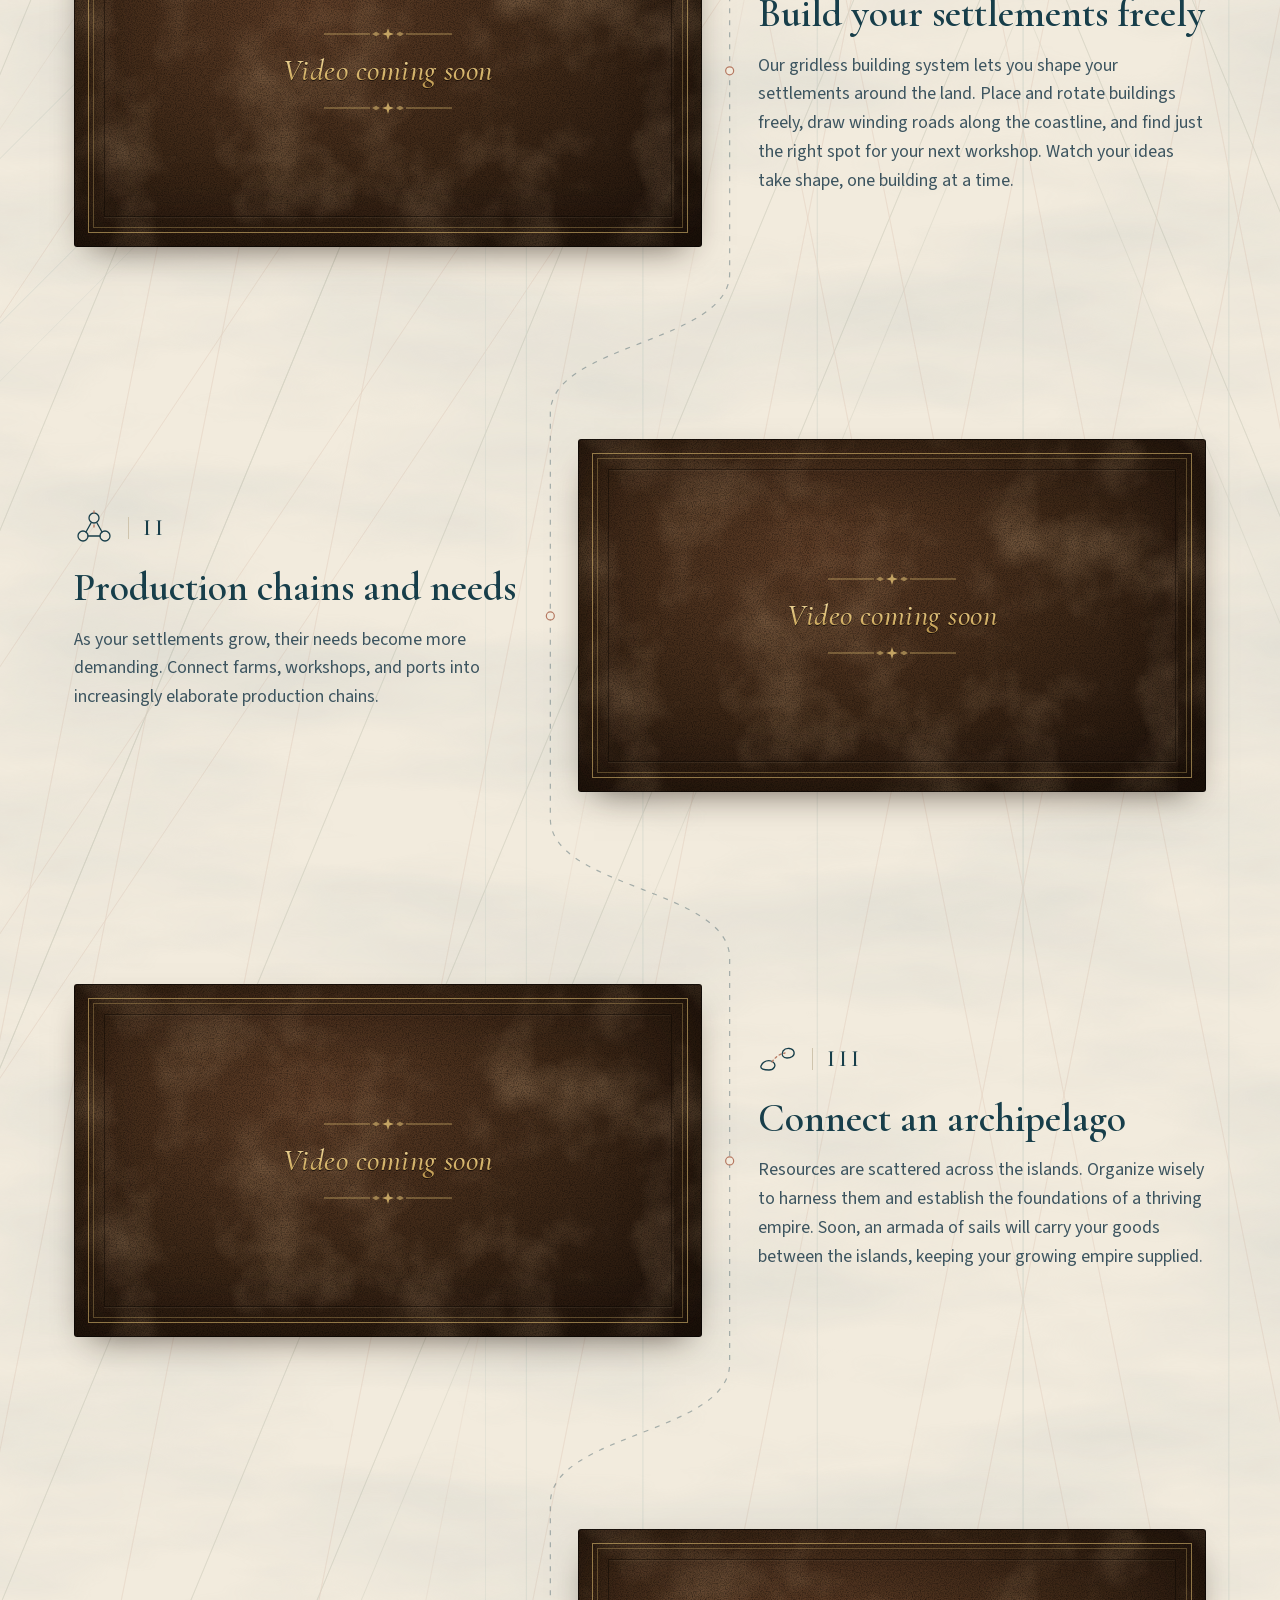
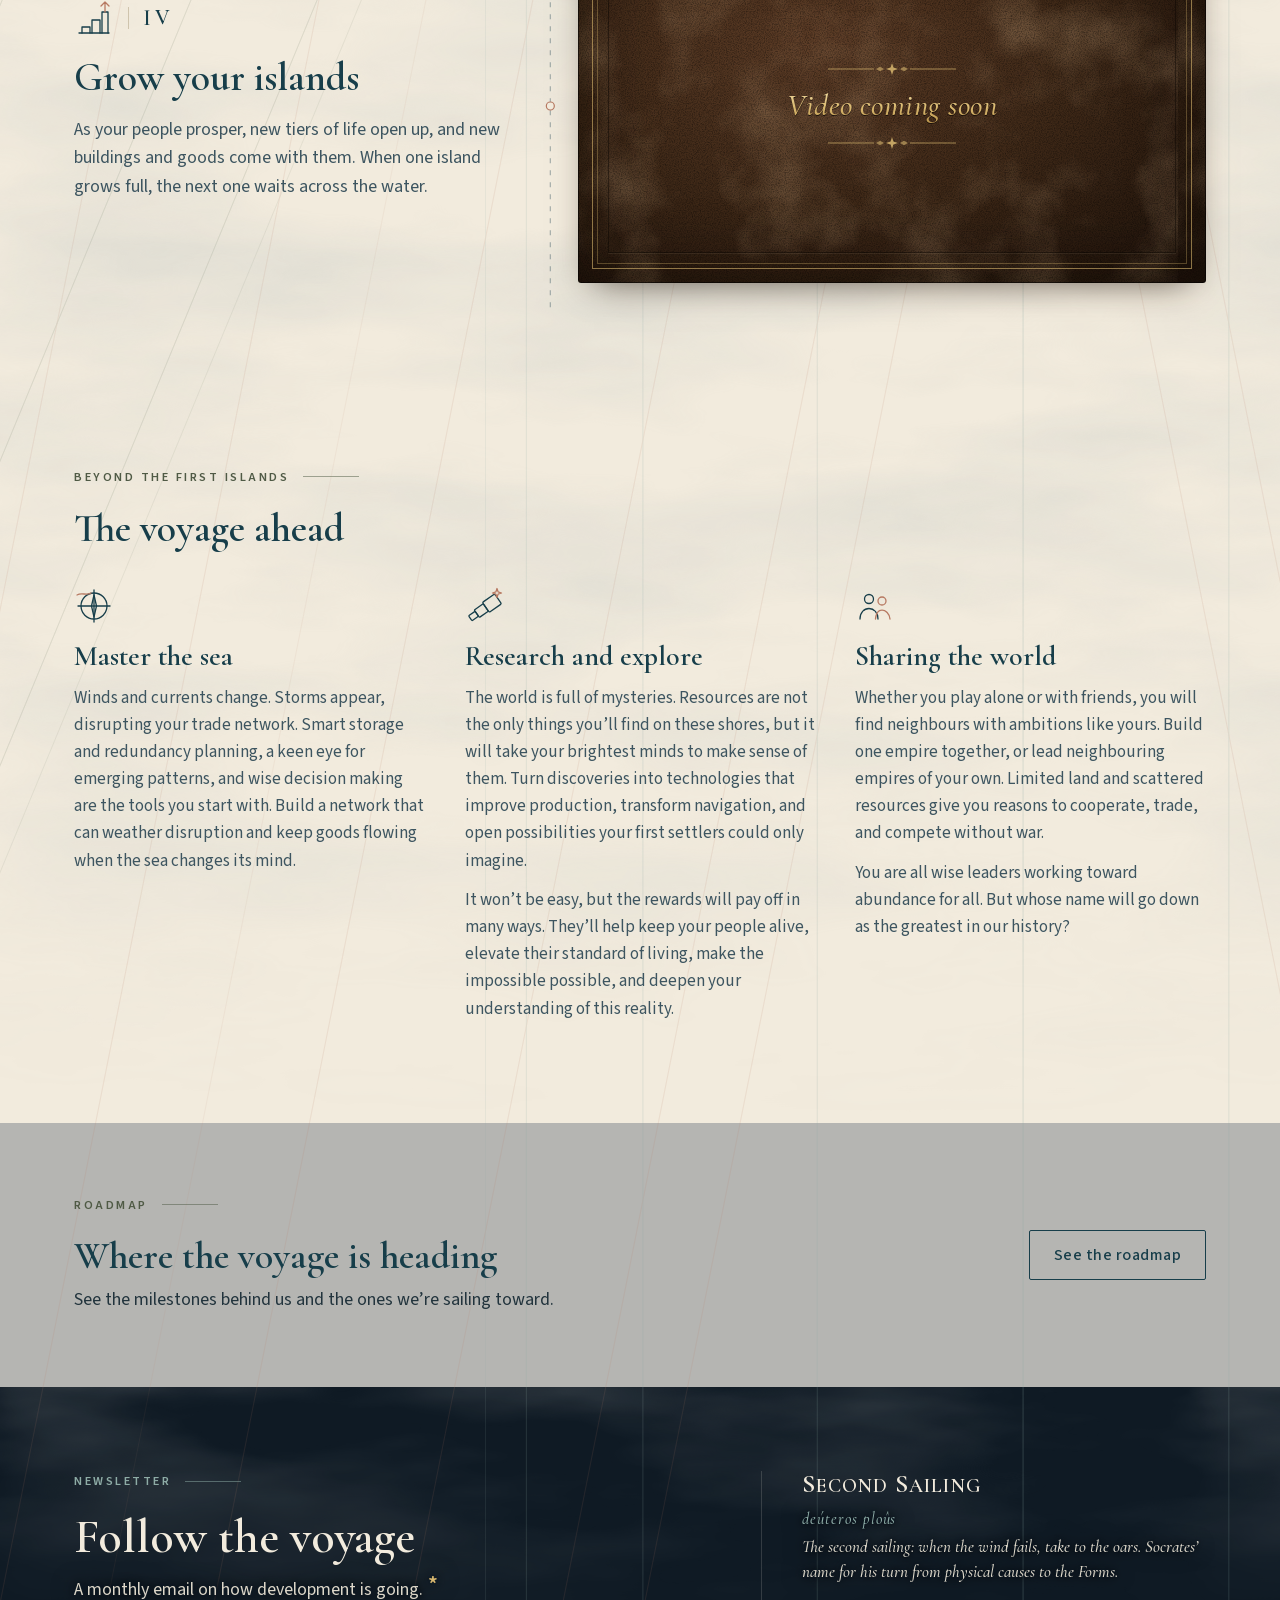
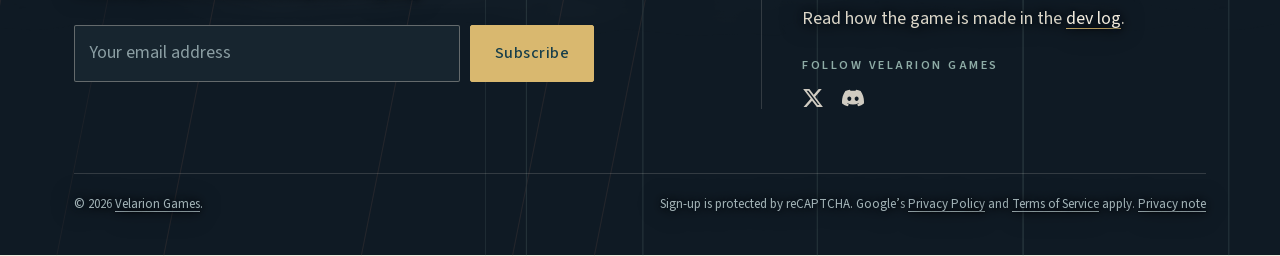
==== commit 9b53aa15: "Footer social: icons only; quote at about half size Co-Authored-By: Claude Opus 5.5 <noreply@anthrop" ====
--- a/index.html
+++ b/index.html
@@ -231,8 +231,8 @@
         <p>Read how the game is made in the <a href="https://velarion.games/devlog/index.html" target="_blank" rel="noopener">dev log</a>.</p>
         <div class="social">
           <span>Follow Velarion Games</span>
-          <a href="https://x.com/VelarionGames" target="_blank" rel="noopener" aria-label="Velarion Games on X"><svg viewBox="0 0 24 24" aria-hidden="true"><path fill="currentColor" d="M18.244 2.25h3.308l-7.227 8.26 8.502 11.24H16.17l-5.214-6.817L4.99 21.75H1.68l7.73-8.835L1.254 2.25H8.08l4.713 6.231zm-1.161 17.52h1.833L7.084 4.126H5.117z"/></svg>X</a>
-          <a href="https://discord.gg/VWsafFcXDW" target="_blank" rel="noopener" aria-label="Velarion Games on Discord"><svg viewBox="0 0 126.644 96" aria-hidden="true"><path fill="currentColor" d="M81.15,0c-1.2376,2.1973-2.3489,4.4704-3.3591,6.794-9.5975-1.4396-19.3718-1.4396-28.9945,0-.985-2.3236-2.1216-4.5967-3.3591-6.794-9.0166,1.5407-17.8059,4.2431-26.1405,8.0568C2.779,32.5304-1.6914,56.3725.5312,79.8863c9.6732,7.1476,20.5083,12.603,32.0505,16.0884,2.6014-3.4854,4.8998-7.1981,6.8698-11.0623-3.738-1.3891-7.3497-3.1318-10.8098-5.1523.9092-.6567,1.7932-1.3386,2.6519-1.9953,20.281,9.547,43.7696,9.547,64.0758,0,.8587.7072,1.7427,1.3891,2.6519,1.9953-3.4601,2.0457-7.0718,3.7632-10.835,5.1776,1.97,3.8642,4.2683,7.5769,6.8698,11.0623,11.5419-3.4854,22.3769-8.9156,32.0509-16.0631,2.626-27.2771-4.496-50.9172-18.817-71.8548C98.9811,4.2684,90.1918,1.5659,81.1752.0505l-.0252-.0505ZM42.2802,65.4144c-6.2383,0-11.4159-5.6575-11.4159-12.6535s4.9755-12.6788,11.3907-12.6788,11.5169,5.708,11.4159,12.6788c-.101,6.9708-5.026,12.6535-11.3907,12.6535ZM84.3576,65.4144c-6.2637,0-11.3907-5.6575-11.3907-12.6535s4.9755-12.6788,11.3907-12.6788,11.4917,5.708,11.3906,12.6788c-.101,6.9708-5.026,12.6535-11.3906,12.6535Z"/></svg>Discord</a>
+          <a href="https://x.com/VelarionGames" target="_blank" rel="noopener" aria-label="Velarion Games on X"><svg viewBox="0 0 24 24" aria-hidden="true"><path fill="currentColor" d="M18.244 2.25h3.308l-7.227 8.26 8.502 11.24H16.17l-5.214-6.817L4.99 21.75H1.68l7.73-8.835L1.254 2.25H8.08l4.713 6.231zm-1.161 17.52h1.833L7.084 4.126H5.117z"/></svg></a>
+          <a href="https://discord.gg/VWsafFcXDW" target="_blank" rel="noopener" aria-label="Velarion Games on Discord"><svg viewBox="0 0 126.644 96" aria-hidden="true"><path fill="currentColor" d="M81.15,0c-1.2376,2.1973-2.3489,4.4704-3.3591,6.794-9.5975-1.4396-19.3718-1.4396-28.9945,0-.985-2.3236-2.1216-4.5967-3.3591-6.794-9.0166,1.5407-17.8059,4.2431-26.1405,8.0568C2.779,32.5304-1.6914,56.3725.5312,79.8863c9.6732,7.1476,20.5083,12.603,32.0505,16.0884,2.6014-3.4854,4.8998-7.1981,6.8698-11.0623-3.738-1.3891-7.3497-3.1318-10.8098-5.1523.9092-.6567,1.7932-1.3386,2.6519-1.9953,20.281,9.547,43.7696,9.547,64.0758,0,.8587.7072,1.7427,1.3891,2.6519,1.9953-3.4601,2.0457-7.0718,3.7632-10.835,5.1776,1.97,3.8642,4.2683,7.5769,6.8698,11.0623,11.5419-3.4854,22.3769-8.9156,32.0509-16.0631,2.626-27.2771-4.496-50.9172-18.817-71.8548C98.9811,4.2684,90.1918,1.5659,81.1752.0505l-.0252-.0505ZM42.2802,65.4144c-6.2383,0-11.4159-5.6575-11.4159-12.6535s4.9755-12.6788,11.3907-12.6788,11.5169,5.708,11.4159,12.6788c-.101,6.9708-5.026,12.6535-11.3907,12.6535ZM84.3576,65.4144c-6.2637,0-11.3907-5.6575-11.3907-12.6535s4.9755-12.6788,11.3907-12.6788,11.4917,5.708,11.3906,12.6788c-.101,6.9708-5.026,12.6535-11.3906,12.6535Z"/></svg></a>
         </div>
       </div>
     </div>
--- a/assets/css/site.css
+++ b/assets/css/site.css
@@ -93,11 +93,11 @@
 .studio a{color:var(--linen);text-decoration-color:var(--light);text-underline-offset:4px}
 .gloss{font:500 italic 17px/1.45 var(--f-title);color:var(--linen-mute);margin:0 0 4px}
 .gloss b{font:500 italic 16px/1 var(--f-title);letter-spacing:.06em;color:var(--mist);display:block;margin-bottom:8px}
-.social{display:flex;flex-wrap:wrap;align-items:center;gap:10px 20px;margin-top:22px;font-size:15px;color:var(--linen-mute)}
+.social{display:flex;flex-wrap:wrap;align-items:center;gap:12px 18px;margin-top:22px;font-size:15px;color:var(--linen-mute)}
 .social span{flex-basis:100%;font-size:12.5px;letter-spacing:.2em;text-transform:uppercase;font-weight:600;color:var(--mist)}
 .social a{display:inline-flex;align-items:center;gap:8px;color:var(--linen);text-decoration:none}
-.social a:hover{text-decoration:underline;text-decoration-color:var(--light);text-underline-offset:4px}
-.social svg{width:18px;height:18px}
+.social a{opacity:.85;transition:opacity .2s,color .2s}.social a:hover,.social a:focus-visible{opacity:1;color:var(--light)}
+.social svg{width:22px;height:22px}
 .legal{display:flex;justify-content:space-between;flex-wrap:wrap;gap:10px 24px;margin-top:64px;padding-top:20px;border-top:1px solid var(--rule-dark);font-size:13px;color:var(--quiet)}
 .legal a{color:var(--quiet);text-underline-offset:3px}
 .legal a:hover{color:var(--linen)}
--- a/assets/css/home.css
+++ b/assets/css/home.css
@@ -19,7 +19,7 @@
 .steam{grid-area:steam;display:flex;justify-content:center}
 .hero .steam .steam-soon{margin:0;min-height:56px}
 /* the quote closes the top section */
-.hero>.in.quote{padding-block:88px 84px}
+.hero>.in.quote{padding-block:56px 56px}
 .hero>.mist{-webkit-mask-image:linear-gradient(to top,#000 0%,#000 22%,transparent 80%);mask-image:linear-gradient(to top,#000 0%,#000 22%,transparent 80%)}
 
 /* header capsule (Steam 460x215): placeholder art for now; the tagline sits under it */
@@ -66,12 +66,10 @@
 
 @media (max-width:1000px){
   .store{grid-template-columns:1fr;grid-template-areas:none;gap:24px}
-  .side,.main-col{display:contents}
-  .capsule{order:1}.gallery{order:2}.summary{order:3}.cta{order:4}.steam{order:5}
-  .cta,.steam{grid-area:auto}
-  .hero>.in.quote{padding-block:64px 64px}
+  /* Steam's phone order: the card (capsule, description, facts) first, then the carousel, then the sign-up */
+  .side{order:1;grid-area:auto}.main-col{order:2;grid-area:auto}.cta{order:3;grid-area:auto}
+  .hero>.in.quote{padding-block:44px 44px}
   .capsule{max-width:560px}
-  .capsule{order:1}.motto{order:1;margin-top:-12px}
 }
 
 /* about this game: the extended description over the first loop section */
@@ -86,11 +84,11 @@
 .quote{position:relative;padding-block:64px 72px}
 .quote>.in{position:relative;z-index:2}
 .quote>.mist .a{opacity:.3}.quote>.mist .b{opacity:.2}
-.quote figure{margin:0 auto;max-width:40em;display:grid;gap:22px;justify-items:center;text-align:center}
-.quote blockquote{margin:0;position:relative;padding-top:44px}
-.quote blockquote::before{content:"\201C";position:absolute;top:-18px;left:50%;transform:translateX(-50%);font:600 96px/1 var(--f-title);color:var(--clay)}
-.quote blockquote p{margin:0;font:500 italic clamp(28px,3.2vw,40px)/1.3 var(--f-title);text-wrap:balance}
-.quote figcaption{font-size:15px;color:var(--linen-mute);display:flex;flex-wrap:wrap;justify-content:center;gap:4px 14px}
+.quote figure{margin:0 auto;max-width:34em;display:grid;gap:14px;justify-items:center;text-align:center}
+.quote blockquote{margin:0;position:relative;padding-top:26px}
+.quote blockquote::before{content:"\201C";position:absolute;top:-10px;left:50%;transform:translateX(-50%);font:600 52px/1 var(--f-title);color:var(--clay)}
+.quote blockquote p{margin:0;font:500 italic clamp(17px,1.7vw,22px)/1.35 var(--f-title);text-wrap:balance}
+.quote figcaption{font-size:13.5px;color:var(--linen-mute);display:flex;flex-wrap:wrap;justify-content:center;gap:4px 14px}
 .quote figcaption cite{font-style:normal;color:var(--linen)}
 .quote figcaption a{color:var(--mist);text-underline-offset:4px;text-decoration-color:var(--clay)}
 
@@ -186,17 +184,13 @@
 .side .summary .facts{margin-bottom:0}
 .side .motto{margin-top:-6px}
 @media (max-width:1000px){
-  .side{background:none;box-shadow:none;padding:0}
-  .capsule,.motto,.summary{order:1}
-  .summary{order:3;background:var(--linen);padding:18px;border-radius:3px}
-  .side .motto em{color:var(--linen)}
+  .side{grid-template-rows:none}
 }
 /* the Steam box sits at the foot of the card, level with the sign-up */
 .side{align-self:stretch;align-content:start}
 .side .steam{grid-area:auto;margin-top:auto;padding-top:8px}
 .side{grid-template-rows:auto auto auto 1fr}
 .hero .side .steam-soon{color:var(--adriatic);border-color:rgba(23,62,74,.55)}
-@media (max-width:1000px){.hero .side .steam-soon{color:var(--linen);border-color:rgba(242,235,221,.5)}}
 
 /* shared haze for About + I–IV: one layer, faded in at the top and out at the bottom */
 #game{position:relative}
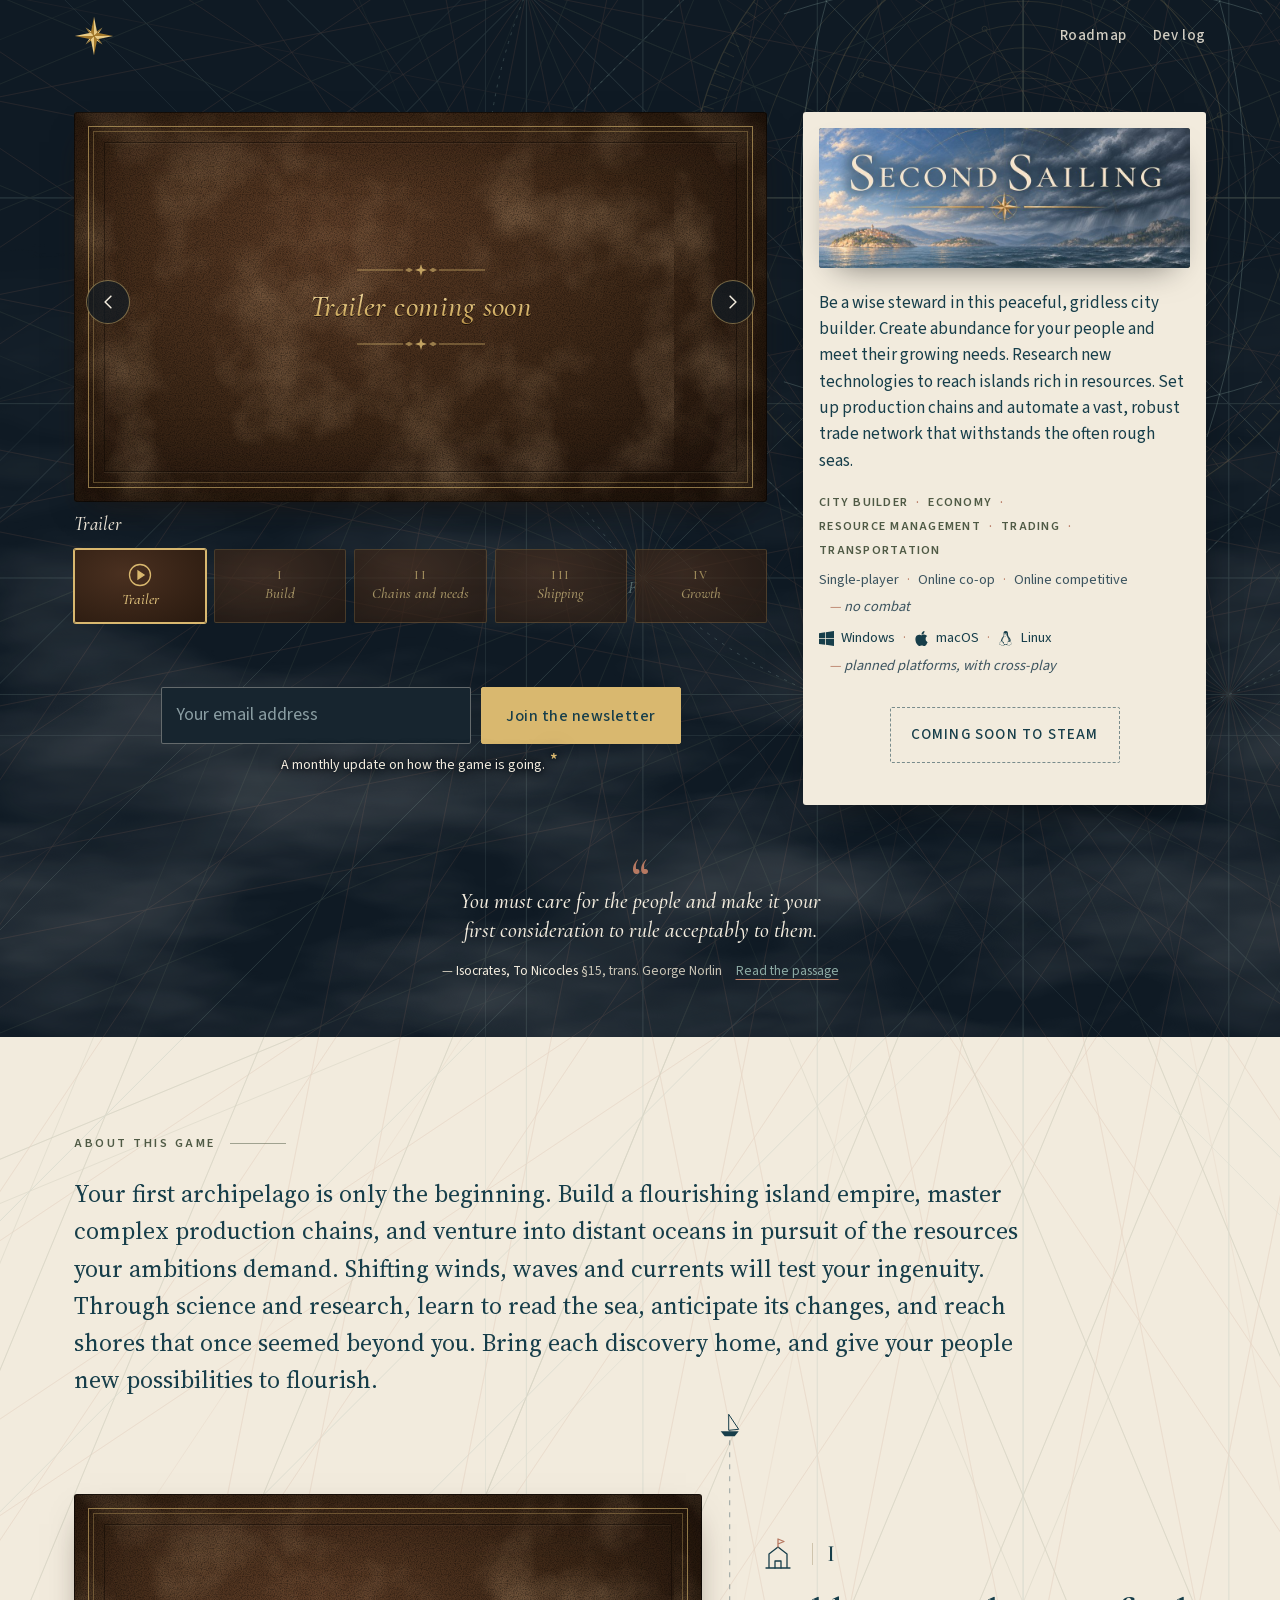
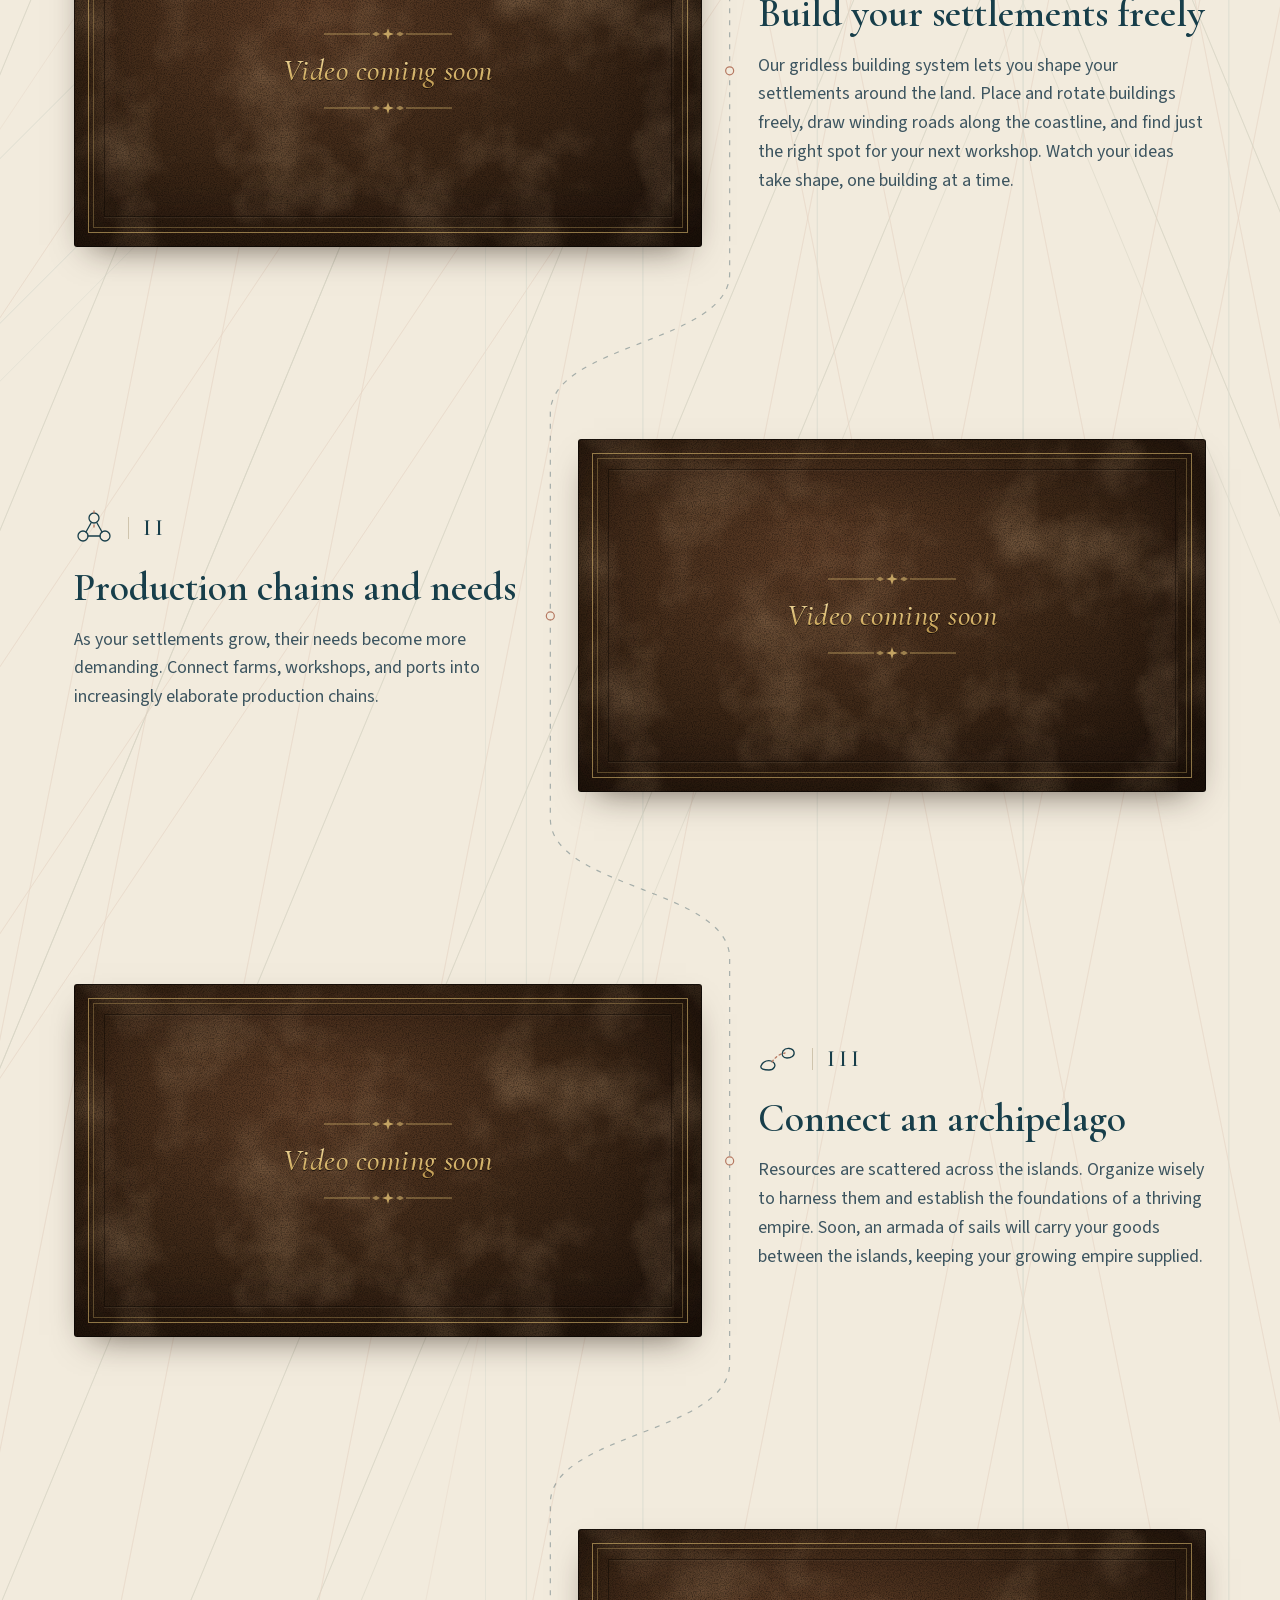
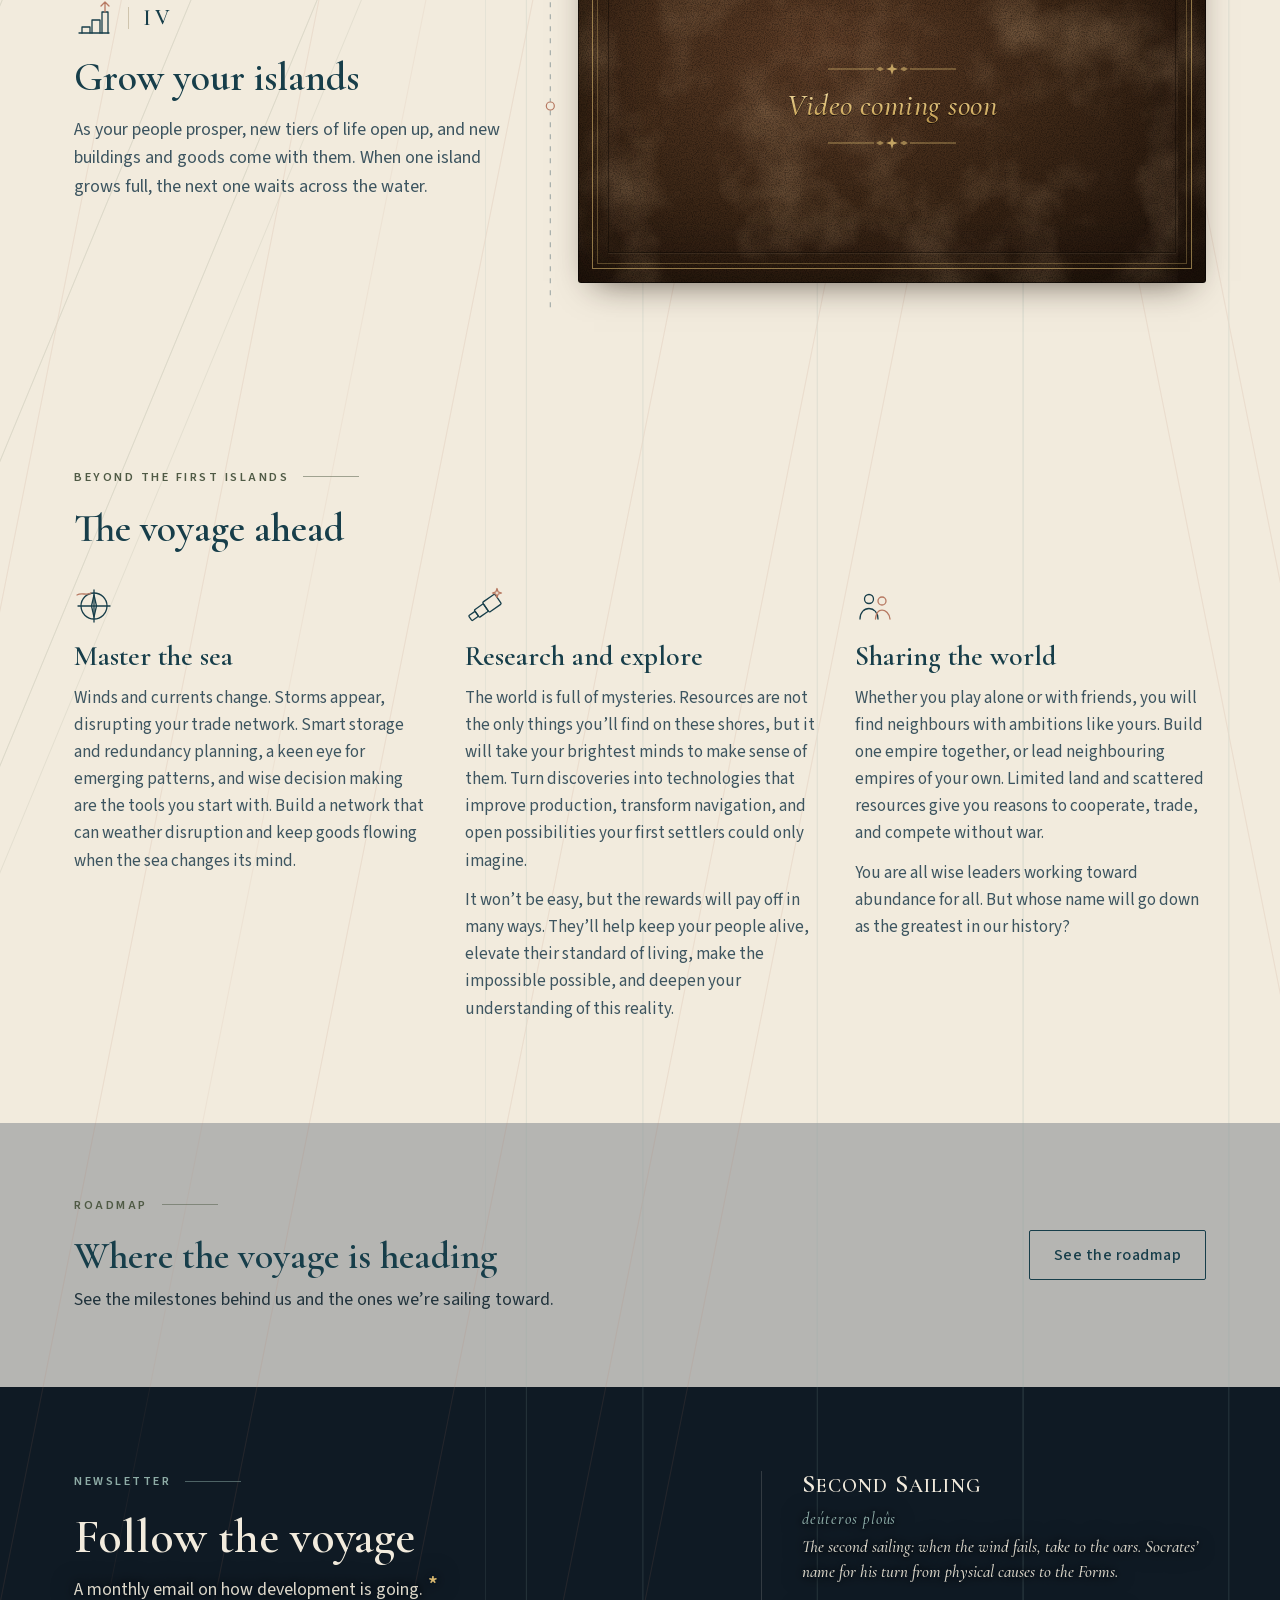
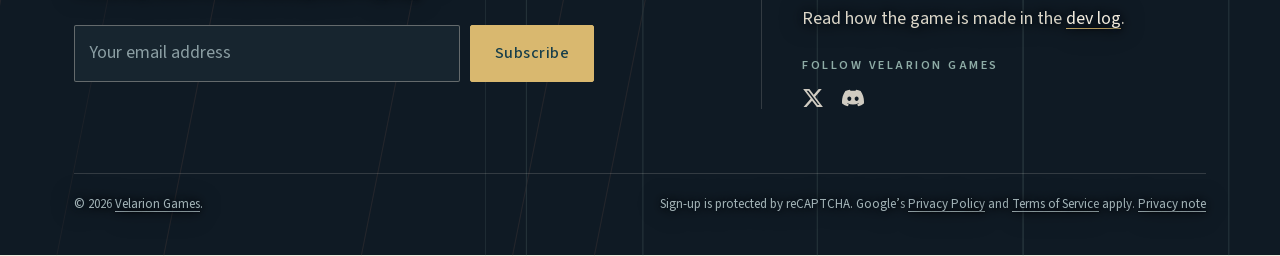
==== commit ffeb0223: "Ready the Steam-mirror layout to publish: drop the unused big capsule, date the roadmap Co-Authored-" ====
--- a/index.html
+++ b/index.html
@@ -51,7 +51,7 @@
   <div class="in store">
     <div class="side">
       <div class="capsule">
-        <!-- placeholder small capsule (Steam 462x174) on trial in the header capsule slot; big one: capsule-placeholder.jpg -->
+        <!-- placeholder small capsule (Steam 462x174) in the header capsule slot until the final art exists -->
         <h1 id="top"><img src="assets/img/capsule-small-placeholder.jpg" width="924" height="348" alt="Second Sailing" fetchpriority="high"></h1>
       </div>
     <div class="summary">
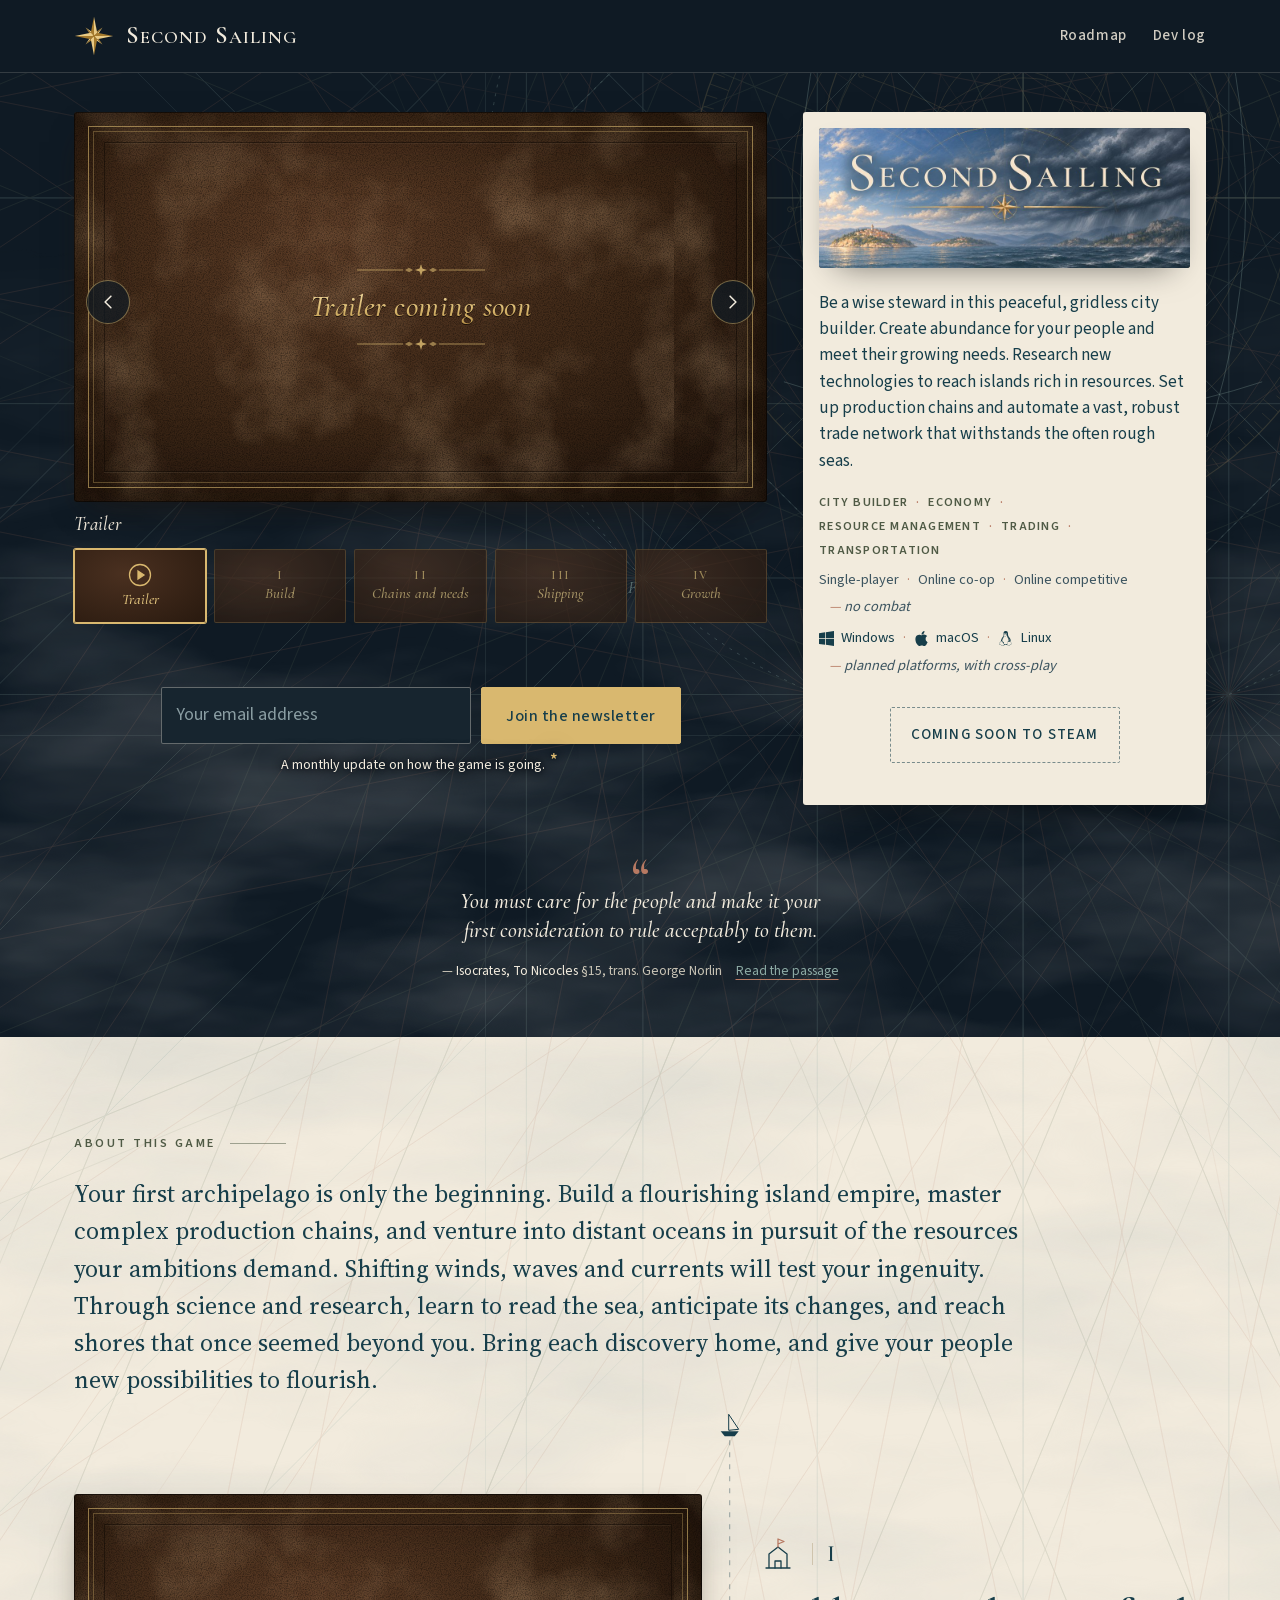
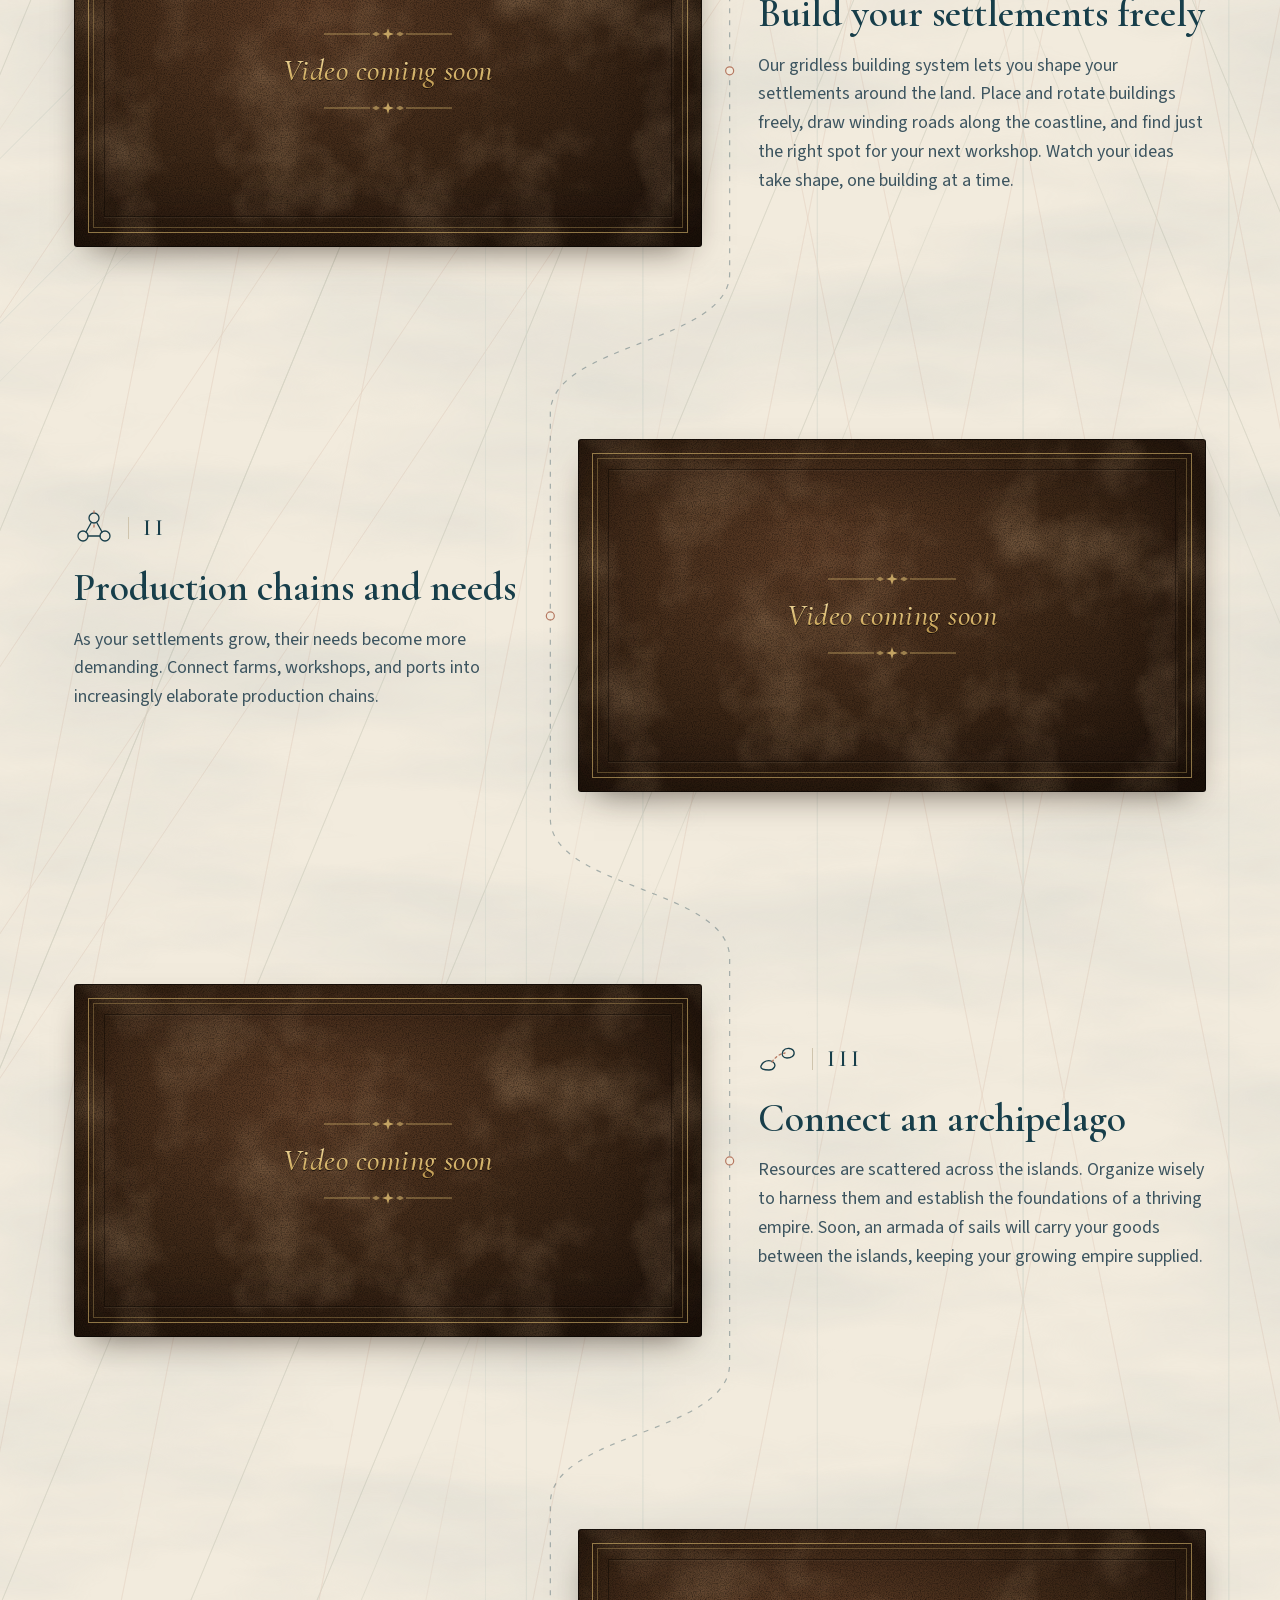
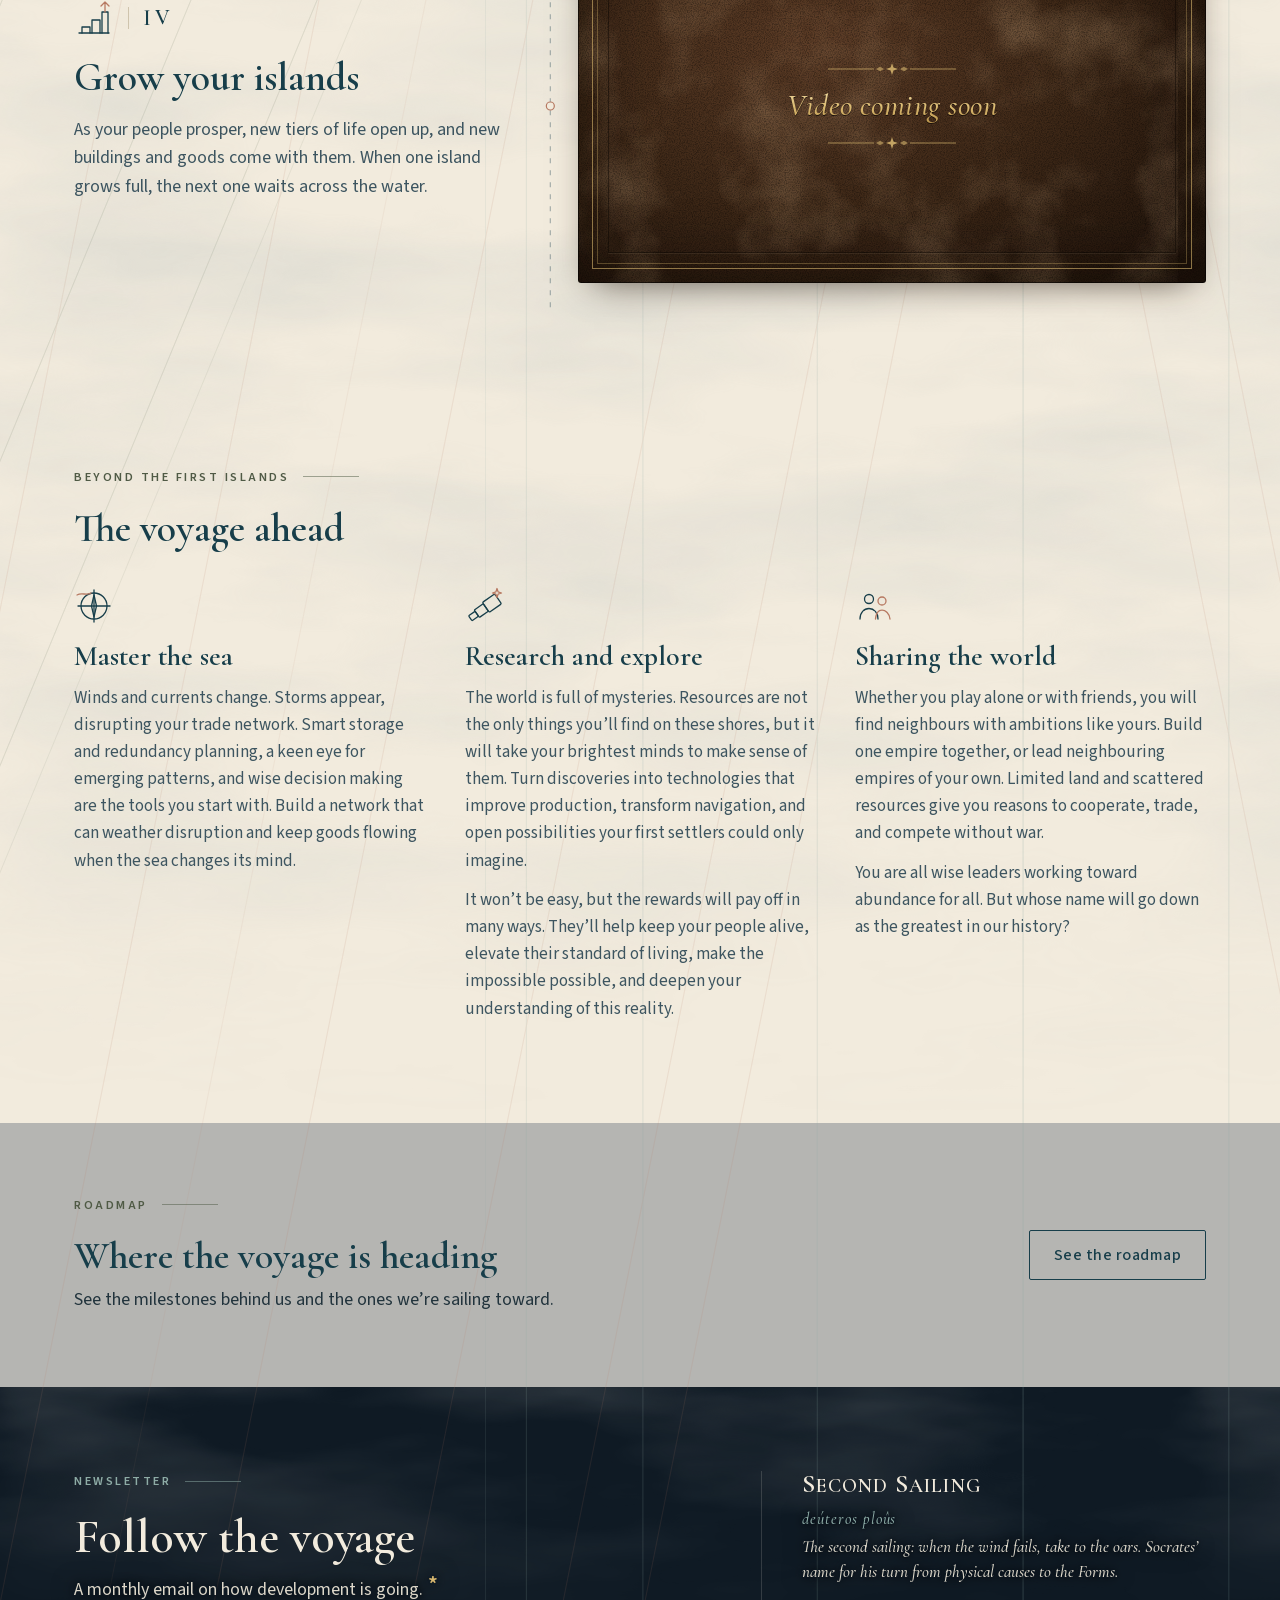
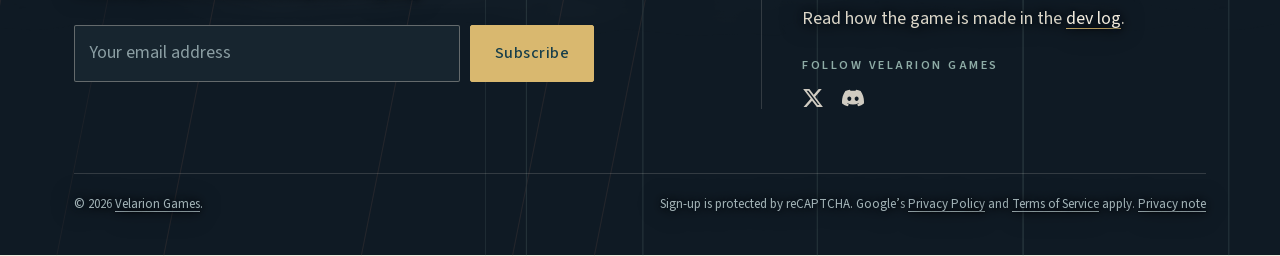
==== commit 24ed79be: "Titles and previews: a peaceful island empire and city builder Co-Authored-By: Claude Opus 5.5 <nore" ====
--- a/index.html
+++ b/index.html
@@ -3,7 +3,7 @@
 <head>
 <meta charset="utf-8">
 <meta name="viewport" content="width=device-width,initial-scale=1,viewport-fit=cover">
-<title>Second Sailing · a peaceful island empire builder game</title>
+<title>Second Sailing · a peaceful island empire and city builder</title>
 <meta name="description" content="Be a wise steward in this peaceful, gridless city builder. Create abundance for your people and meet their growing needs. Research new technologies to reach islands rich in resources. Set up production chains and automate a vast, robust trade network that withstands the often rough seas.">
 <!-- unlisted until the title is final: remove this line to let search engines index the site -->
 <meta name="robots" content="noindex">
@@ -15,15 +15,15 @@
 <meta property="og:type" content="website">
 <meta property="og:site_name" content="Second Sailing">
 <meta property="og:url" content="https://secondsailinggame.com/">
-<meta property="og:title" content="Second Sailing · a peaceful island empire builder game">
+<meta property="og:title" content="Second Sailing · a peaceful island empire and city builder">
 <meta property="og:description" content="Be a wise steward in this peaceful, gridless city builder. Create abundance for your people and meet their growing needs. Research new technologies to reach islands rich in resources. Set up production chains and automate a vast, robust trade network that withstands the often rough seas.">
 <meta property="og:image" content="https://secondsailinggame.com/assets/img/og-card-capsule.jpg?v=3">
 <meta property="og:image:width" content="1200">
 <meta property="og:image:height" content="630">
-<meta property="og:image:alt" content="Second Sailing, a peaceful island empire builder game, by Velarion Games">
+<meta property="og:image:alt" content="Second Sailing, a peaceful island empire and city builder, by Velarion Games">
 <meta name="twitter:card" content="summary_large_image">
 <meta name="twitter:site" content="@VelarionGames">
-<meta name="twitter:title" content="Second Sailing · a peaceful island empire builder game">
+<meta name="twitter:title" content="Second Sailing · a peaceful island empire and city builder">
 <meta name="twitter:description" content="Be a wise steward in this peaceful, gridless city builder. Create abundance for your people and meet their growing needs. Research new technologies to reach islands rich in resources. Set up production chains and automate a vast, robust trade network that withstands the often rough seas.">
 <meta name="twitter:image" content="https://secondsailinggame.com/assets/img/og-card-capsule.jpg?v=3">
 <link rel="preload" href="assets/fonts/cormorant-garamond.woff2" as="font" type="font/woff2" crossorigin>
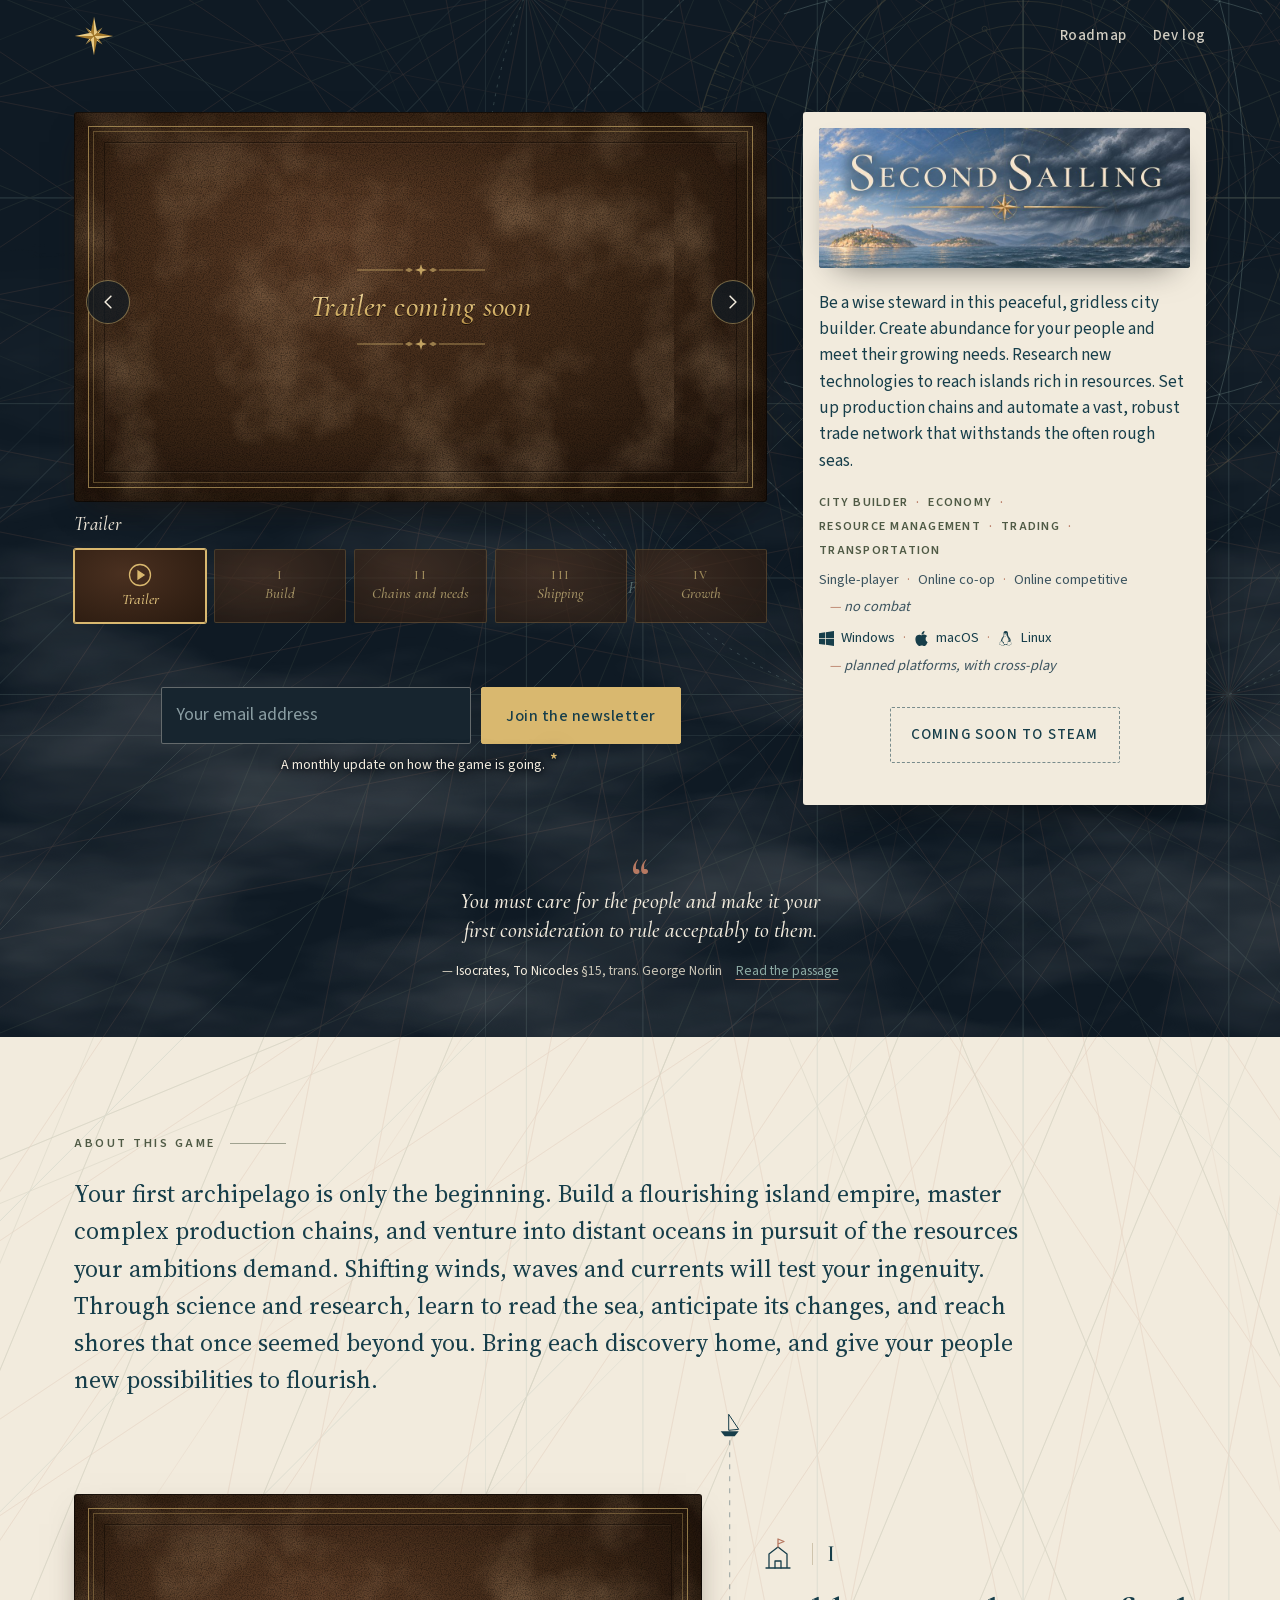
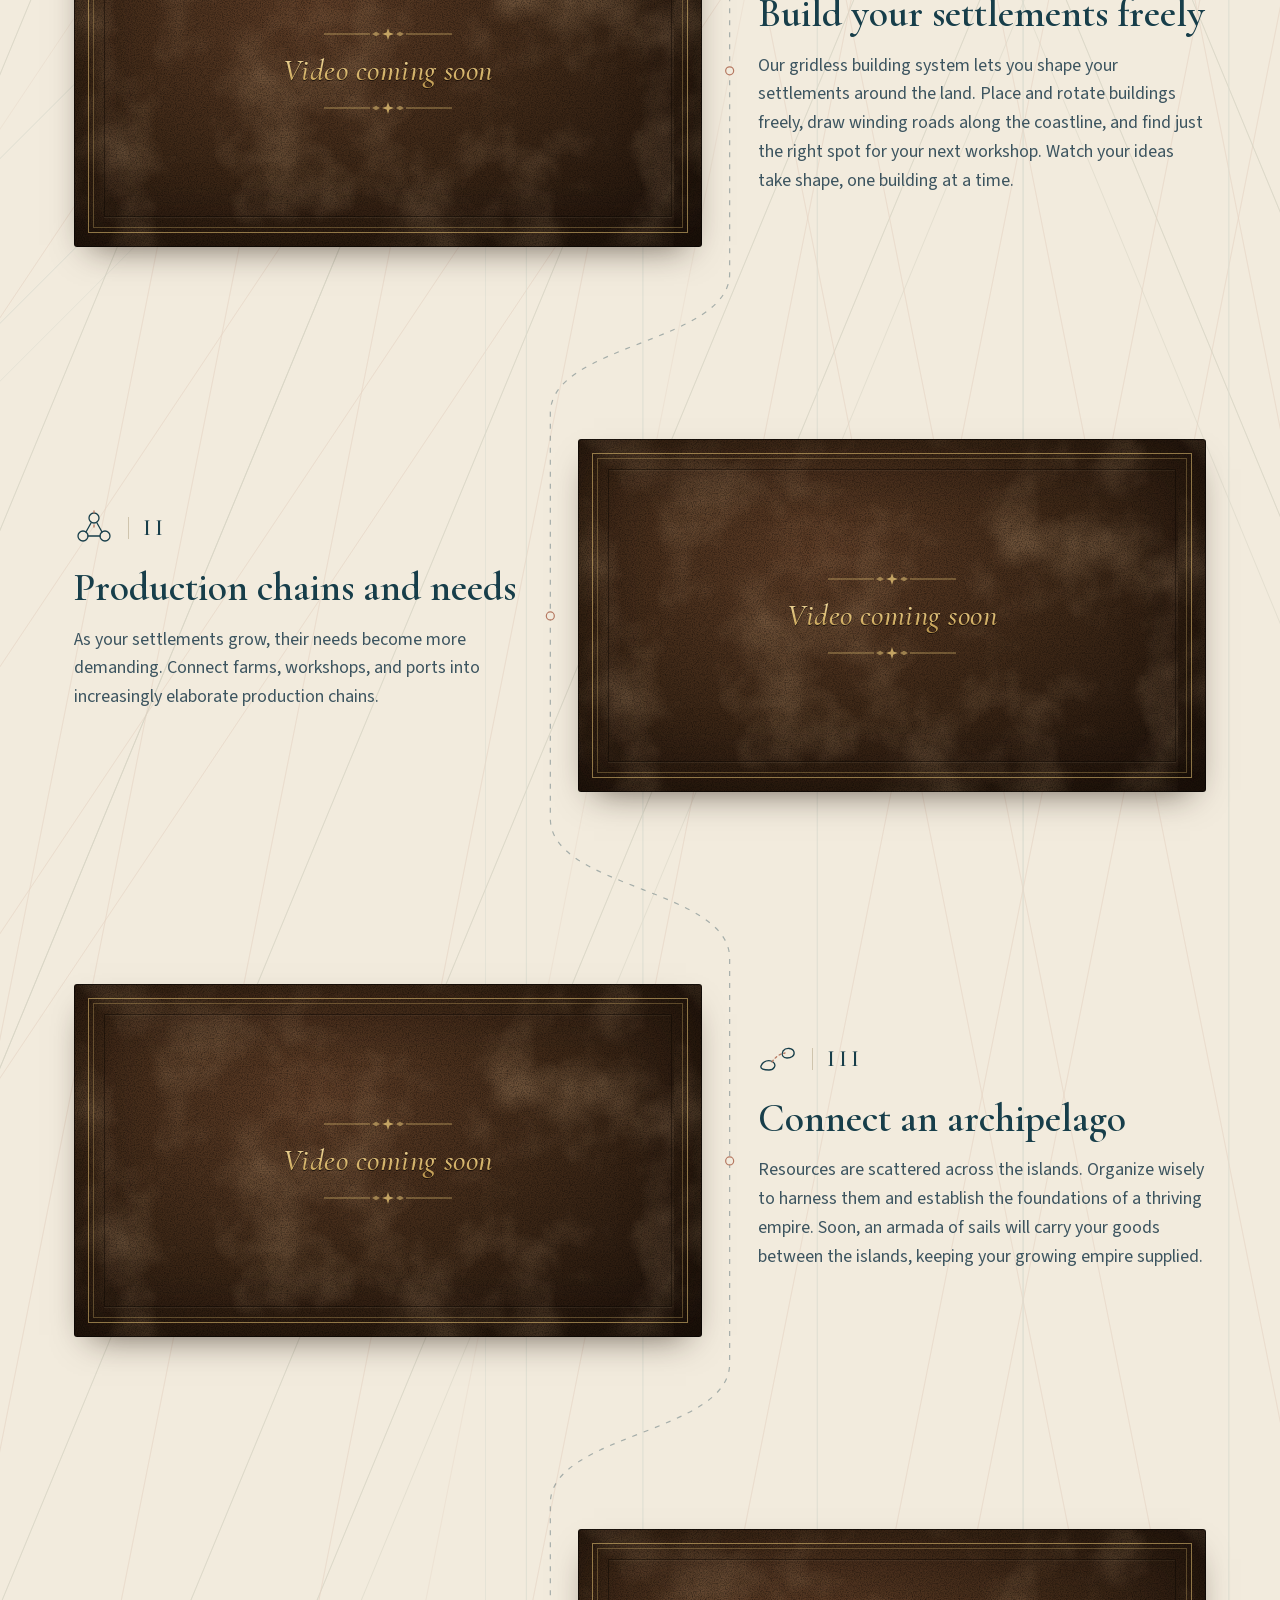
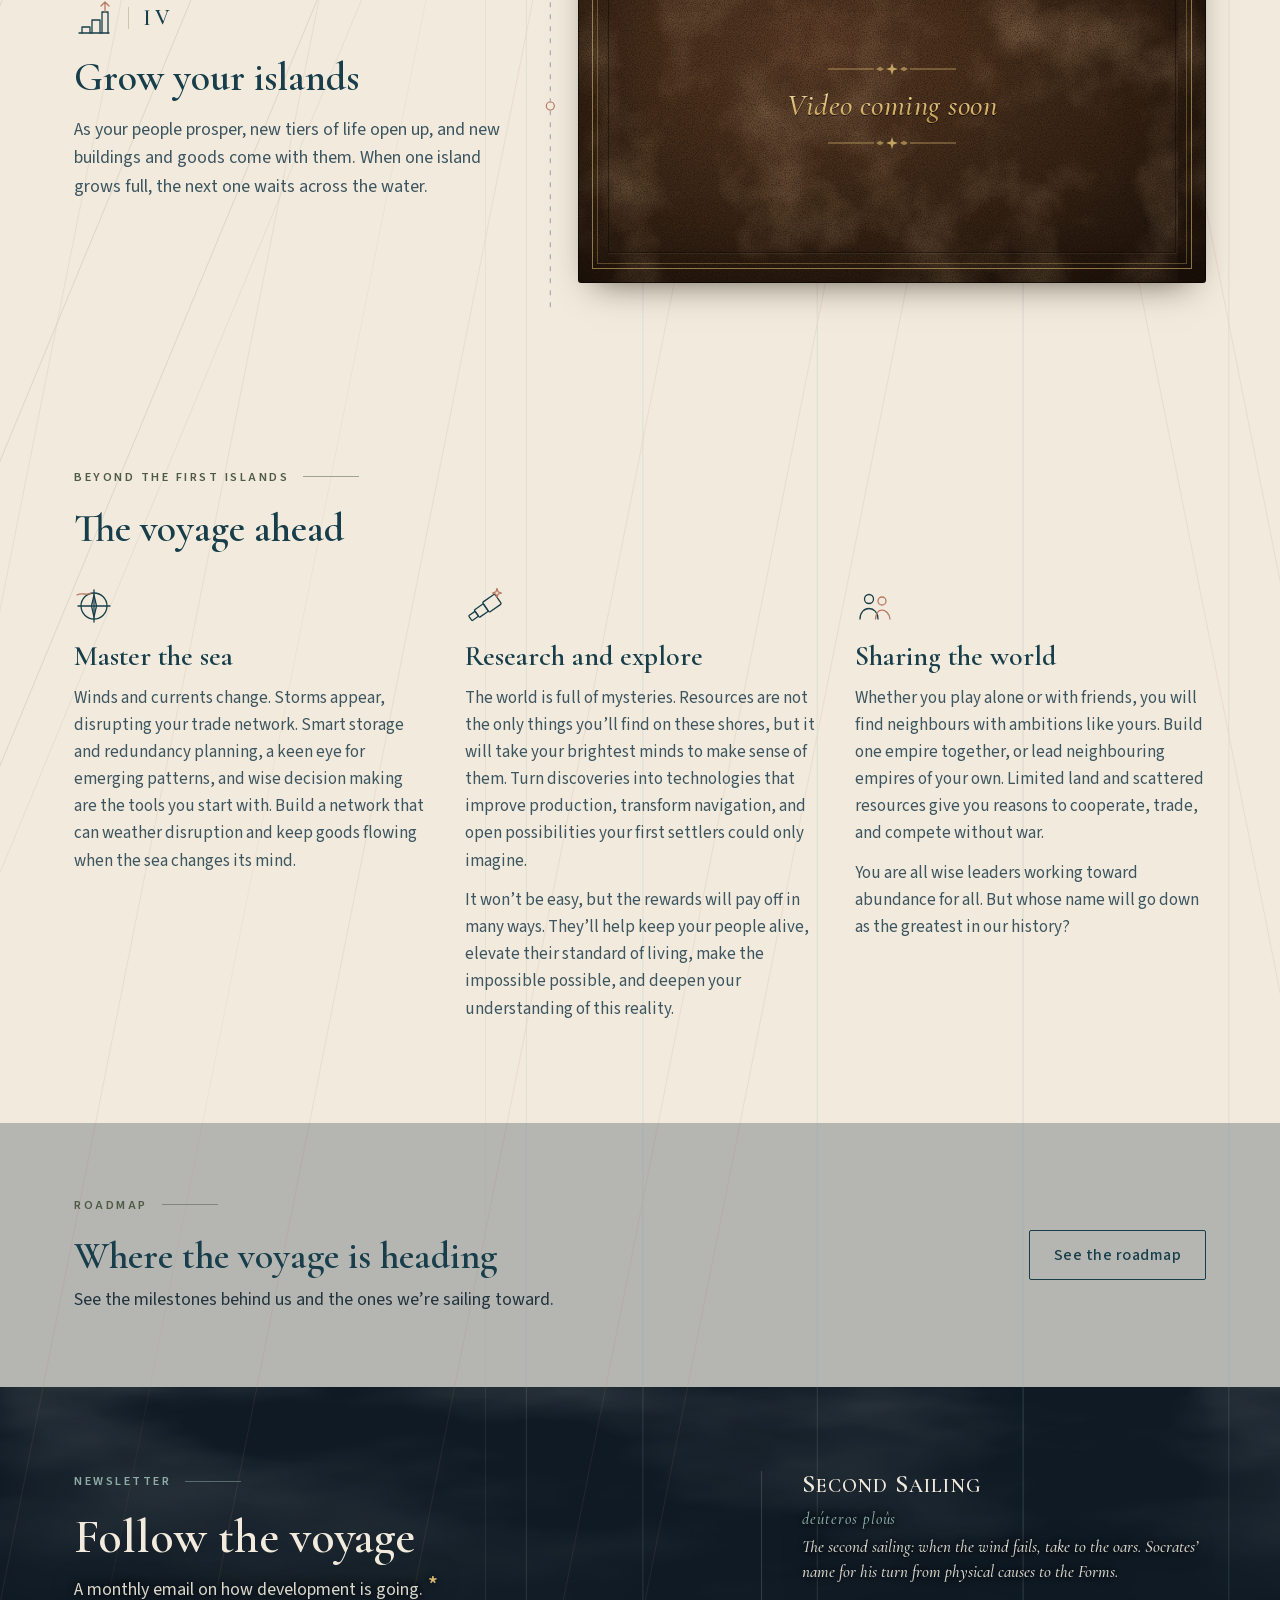
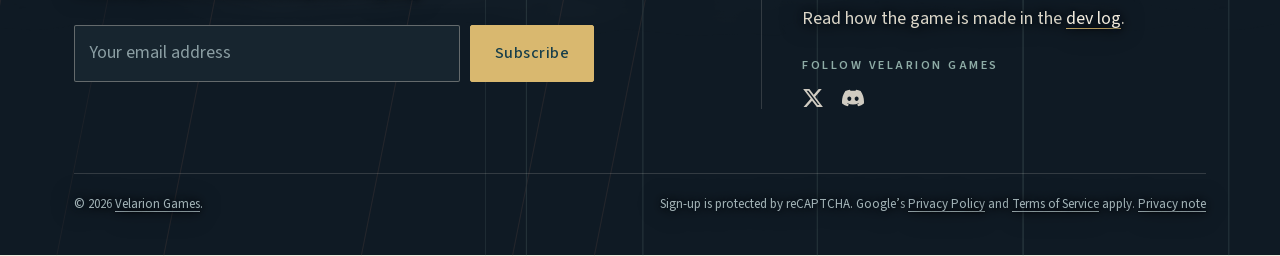
==== commit a6cc0c4a: "Titles and previews: add game Co-Authored-By: Claude Opus 5.5 <noreply@anthropic.com> Claude-Session" ====
--- a/index.html
+++ b/index.html
@@ -3,7 +3,7 @@
 <head>
 <meta charset="utf-8">
 <meta name="viewport" content="width=device-width,initial-scale=1,viewport-fit=cover">
-<title>Second Sailing · a peaceful island empire and city builder</title>
+<title>Second Sailing · a peaceful island empire and city builder game</title>
 <meta name="description" content="Be a wise steward in this peaceful, gridless city builder. Create abundance for your people and meet their growing needs. Research new technologies to reach islands rich in resources. Set up production chains and automate a vast, robust trade network that withstands the often rough seas.">
 <!-- unlisted until the title is final: remove this line to let search engines index the site -->
 <meta name="robots" content="noindex">
@@ -15,15 +15,15 @@
 <meta property="og:type" content="website">
 <meta property="og:site_name" content="Second Sailing">
 <meta property="og:url" content="https://secondsailinggame.com/">
-<meta property="og:title" content="Second Sailing · a peaceful island empire and city builder">
+<meta property="og:title" content="Second Sailing · a peaceful island empire and city builder game">
 <meta property="og:description" content="Be a wise steward in this peaceful, gridless city builder. Create abundance for your people and meet their growing needs. Research new technologies to reach islands rich in resources. Set up production chains and automate a vast, robust trade network that withstands the often rough seas.">
 <meta property="og:image" content="https://secondsailinggame.com/assets/img/og-card-capsule.jpg?v=3">
 <meta property="og:image:width" content="1200">
 <meta property="og:image:height" content="630">
-<meta property="og:image:alt" content="Second Sailing, a peaceful island empire and city builder, by Velarion Games">
+<meta property="og:image:alt" content="Second Sailing, a peaceful island empire and city builder game, by Velarion Games">
 <meta name="twitter:card" content="summary_large_image">
 <meta name="twitter:site" content="@VelarionGames">
-<meta name="twitter:title" content="Second Sailing · a peaceful island empire and city builder">
+<meta name="twitter:title" content="Second Sailing · a peaceful island empire and city builder game">
 <meta name="twitter:description" content="Be a wise steward in this peaceful, gridless city builder. Create abundance for your people and meet their growing needs. Research new technologies to reach islands rich in resources. Set up production chains and automate a vast, robust trade network that withstands the often rough seas.">
 <meta name="twitter:image" content="https://secondsailinggame.com/assets/img/og-card-capsule.jpg?v=3">
 <link rel="preload" href="assets/fonts/cormorant-garamond.woff2" as="font" type="font/woff2" crossorigin>
